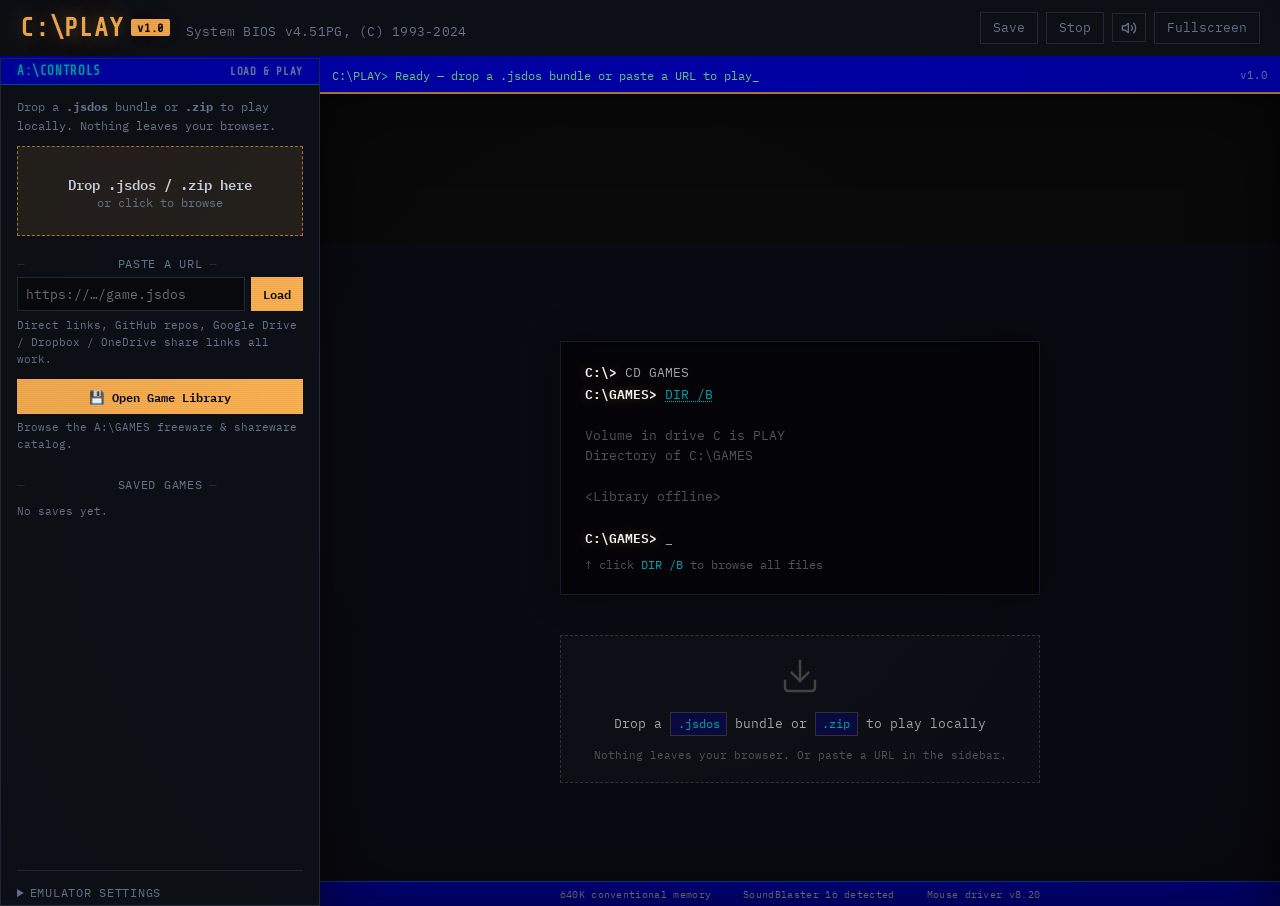
==== index.html @ 2ff62bf9 "Add inline browser HTML inside playerShell" ====
<!doctype html>
<html lang="en">

<head>
  <!-- Google tag (gtag.js) -->
  <script async src="https://www.googletagmanager.com/gtag/js?id=G-HYEDG6PZ98"></script>
  <script>
    window.dataLayer = window.dataLayer || [];
    function gtag(){dataLayer.push(arguments);}
    gtag('js', new Date());
    gtag('config', 'G-HYEDG6PZ98', {
      send_page_view: true,
      cookie_flags: 'SameSite=None;Secure'
    });
  </script>

  <meta charset="UTF-8" />
  <meta name="viewport" content="width=device-width, initial-scale=1.0" />
  <title>C:\PLAY — DOS Games in Your Browser</title>
  <meta name="description"
    content="Play classic DOS games instantly in your browser — no download, no install. Free online DOS emulator with save states, sound, and a curated freeware game library." />
  <meta name="keywords" content="DOS games, play DOS games online, DOS emulator, browser DOS, retro games, classic PC games, free DOS games, js-dos, online DOS player, freeware DOS games, shareware games" />
  <meta name="author" content="C:\PLAY" />
  <meta name="robots" content="index, follow, max-snippet:-1, max-image-preview:large, max-video-preview:-1" />
  <!-- Google Search Console verification: replace YOUR_CODE with your actual code -->
  <meta name="google-site-verification" content="YOUR_CODE" />
  <link rel="canonical" href="https://playdosgames.xyz/" />
  <meta name="theme-color" content="#1a1a2e" />
  <meta name="mobile-web-app-capable" content="yes" />
  <meta name="apple-mobile-web-app-capable" content="yes" />
  <meta name="apple-mobile-web-app-status-bar-style" content="black-translucent" />
  <meta name="apple-mobile-web-app-title" content="C:\PLAY" />

  <!-- Open Graph / Social sharing -->
  <meta property="og:type" content="website" />
  <meta property="og:title" content="C:\PLAY — Play DOS Games in Your Browser" />
  <meta property="og:description" content="Free online DOS emulator. Play classic DOS games instantly — no download, no install. Drag-and-drop your own games or browse the curated freeware library." />
  <meta property="og:url" content="https://playdosgames.xyz/" />
  <meta property="og:image" content="https://playdosgames.xyz/assets/og-preview.png" />
  <meta property="og:site_name" content="C:\PLAY" />

  <!-- Twitter Card -->
  <meta name="twitter:card" content="summary_large_image" />
  <meta name="twitter:title" content="C:\PLAY — Play DOS Games in Your Browser" />
  <meta name="twitter:description" content="Free online DOS emulator. Play classic DOS games instantly in your browser." />
  <meta name="twitter:image" content="https://playdosgames.xyz/assets/og-preview.png" />

  <!-- Structured Data -->
  <script type="application/ld+json">
  {
    "@context": "https://schema.org",
    "@type": "WebApplication",
    "name": "C:\\PLAY",
    "url": "https://playdosgames.xyz/",
    "description": "Free online DOS game emulator. Play classic DOS games instantly in your browser with no download or install required.",
    "applicationCategory": "GameApplication",
    "operatingSystem": "Any (browser-based)",
    "offers": { "@type": "Offer", "price": "0", "priceCurrency": "USD" },
    "browserRequirements": "Requires a modern web browser with JavaScript enabled",
    "aggregateRating": {
      "@type": "AggregateRating",
      "ratingValue": "4.8",
      "ratingCount": "150",
      "bestRating": "5"
    },
    "featureList": ["Save/Load game states", "Drag-and-drop game loading", "Sound emulation", "Fullscreen mode", "Cloud URL loading"],
    "screenshot": "https://playdosgames.xyz/assets/og-preview.png",
    "softwareVersion": "1.0",
    "author": {
      "@type": "Organization",
      "name": "C:\\PLAY",
      "url": "https://playdosgames.xyz/"
    }
  }
  </script>
  <script type="application/ld+json">
  {
    "@context": "https://schema.org",
    "@type": "FAQPage",
    "mainEntity": [
      {
        "@type": "Question",
        "name": "How do I play DOS games in my browser?",
        "acceptedAnswer": {
          "@type": "Answer",
          "text": "Simply drag and drop a .jsdos or .zip game bundle onto the C:\\PLAY player, or paste a direct URL to a game file. No download or installation is required — games run entirely in your browser."
        }
      },
      {
        "@type": "Question",
        "name": "Is C:\\PLAY free to use?",
        "acceptedAnswer": {
          "@type": "Answer",
          "text": "Yes, C:\\PLAY is completely free. It runs DOS games directly in your browser using the js-dos emulator. No account or payment required."
        }
      },
      {
        "@type": "Question",
        "name": "Can I save my game progress?",
        "acceptedAnswer": {
          "@type": "Answer",
          "text": "Yes! Click the Save button while a game is running to save your progress. Your saves are stored locally in your browser and you can load them anytime."
        }
      }
    ]
  }
  </script>

  <link rel="icon"
    href="data:image/svg+xml,<svg xmlns='http://www.w3.org/2000/svg' viewBox='0 0 100 100'><text y='.9em' font-size='90'>&#x1F579;</text></svg>" />
  <link rel="preconnect" href="https://v8.js-dos.com" />
  <link rel="preconnect" href="https://fonts.googleapis.com" />
  <link rel="preconnect" href="https://fonts.gstatic.com" crossorigin />
  <link rel="stylesheet" href="https://v8.js-dos.com/latest/js-dos.css" />
  <link rel="stylesheet" href="./styles.css" />
</head>

<body>
  <div class="scanlines" aria-hidden="true"></div>
  <header class="top-bar">
    <div class="brand-wrap">
      <p class="brand">C:\PLAY <span>v1.0</span></p>
      <p class="tagline">System BIOS v4.51PG, (C) 1993-2024</p>
    </div>
    <div class="top-bar-actions">
      <button id="saveBtn" class="ghost-btn" type="button" hidden>Save</button>
      <button id="stopBtn" class="ghost-btn" type="button" hidden>Stop</button>
      <button id="soundToggleBtn" class="ghost-btn sound-toggle" type="button" title="Toggle sound">
        <svg class="sound-icon sound-on-icon" width="16" height="16" viewBox="0 0 24 24" fill="none" stroke="currentColor" stroke-width="2" stroke-linecap="round" stroke-linejoin="round">
          <polygon points="11 5 6 9 2 9 2 15 6 15 11 19 11 5"/>
          <path d="M19.07 4.93a10 10 0 010 14.14"/>
          <path d="M15.54 8.46a5 5 0 010 7.07"/>
        </svg>
        <svg class="sound-icon sound-off-icon" width="16" height="16" viewBox="0 0 24 24" fill="none" stroke="currentColor" stroke-width="2" stroke-linecap="round" stroke-linejoin="round">
          <polygon points="11 5 6 9 2 9 2 15 6 15 11 19 11 5"/>
          <line x1="23" y1="9" x2="17" y2="15"/>
          <line x1="17" y1="9" x2="23" y2="15"/>
        </svg>
      </button>
      <button id="fullscreenBtn" class="ghost-btn" type="button">Fullscreen</button>
    </div>
  </header>

  <main class="layout">
    <section class="panel controls-panel">
      <div class="controls-hdr">
        <span>A:\CONTROLS</span>
        <span class="controls-hdr-sub">LOAD &amp; PLAY</span>
      </div>
      <div class="controls-body">
        <p class="subtle">
          Drop a <strong>.jsdos</strong> bundle or <strong>.zip</strong> to play locally. Nothing leaves your browser.
        </p>

        <label class="dropzone" id="dropzone">
          <input id="bundleInput" type="file" accept=".jsdos,.zip,application/zip" />
          <span class="drop-title">Drop .jsdos / .zip here</span>
          <span class="drop-subtitle">or click to browse</span>
        </label>

        <div class="url-loader">
          <label for="bundleUrl" class="section-title">Paste a URL</label>
          <div class="url-row">
            <input id="bundleUrl" type="url" placeholder="https://…/game.jsdos" />
            <button id="loadUrlBtn" type="button" class="action-btn">Load</button>
          </div>
          <p class="small-note">
            Direct links, GitHub repos, Google&nbsp;Drive / Dropbox / OneDrive share links all work.
          </p>
        </div>

        <div class="library-section">
          <button id="openLibraryBtn" class="action-btn" type="button" style="width:100%">&#x1F4BE; Open Game Library</button>
          <p class="small-note">Browse the A:\GAMES freeware &amp; shareware catalog.</p>
        </div>

        <div class="saves-section">
          <p class="section-title">Saved Games</p>
          <div id="savesList">
            <p class="small-note">No saves yet. Run a game and hit Save.</p>
          </div>
        </div>

        <details class="settings">
          <summary>Emulator settings</summary>
          <div class="settings-grid">
            <label>
              CPU cycles
              <input id="cycles" type="number" min="500" max="50000" step="500" />
            </label>
            <label>
              Memory (MB)
              <input id="memsize" type="number" min="8" max="64" step="1" />
            </label>
            <label>
              Sound
              <select id="sound">
                <option value="on">On</option>
                <option value="off">Off</option>
              </select>
            </label>
            <label>
              Theme
              <select id="themeTint">
                <option value="amber">Amber</option>
                <option value="green">Green</option>
                <option value="ice">Ice</option>
              </select>
            </label>
          </div>
          <p class="small-note">
            Defaults suit most games. Some titles may need custom DOSBox configs.
          </p>
        </details>
      </div>
    </section>

    <section class="panel player-panel">
      <div class="player-topline">
        <p id="statusText">Ready &mdash; load a bundle or try a demo</p>
        <span class="player-topline-ver">v1.0</span>
      </div>
      <div id="playerShell">
        <button id="soundToggleFS" class="sound-toggle-fullscreen" type="button" title="Toggle sound">
          <svg class="sound-icon sound-on-icon" width="18" height="18" viewBox="0 0 24 24" fill="none" stroke="currentColor" stroke-width="2" stroke-linecap="round" stroke-linejoin="round">
            <polygon points="11 5 6 9 2 9 2 15 6 15 11 19 11 5"/>
            <path d="M19.07 4.93a10 10 0 010 14.14"/>
            <path d="M15.54 8.46a5 5 0 010 7.07"/>
          </svg>
          <svg class="sound-icon sound-off-icon" width="18" height="18" viewBox="0 0 24 24" fill="none" stroke="currentColor" stroke-width="2" stroke-linecap="round" stroke-linejoin="round">
            <polygon points="11 5 6 9 2 9 2 15 6 15 11 19 11 5"/>
            <line x1="23" y1="9" x2="17" y2="15"/>
            <line x1="17" y1="9" x2="23" y2="15"/>
          </svg>
        </button>
        <div id="dos-player" aria-label="DOS player"></div>
        <div id="emptyState" class="empty-state">
          <div class="dos-boot-screen">
            <div class="dos-body">
              <div class="dos-terminal">
                <p class="dos-line"><span class="dos-prompt">C:\&gt;</span> CD GAMES</p>
                <p class="dos-line"><span class="dos-prompt">C:\GAMES&gt;</span> <button id="openFileBrowserBtn" class="dos-cmd-btn" title="Browse all games in the library">DIR /B</button></p>
                <p class="dos-line dos-muted">&nbsp;</p>
                <p class="dos-line dos-muted"> Volume in drive C is PLAY</p>
                <p class="dos-line dos-muted"> Directory of C:\GAMES</p>
                <p class="dos-line dos-muted">&nbsp;</p>
                <div id="featuredGamesTerminal"><p class="dos-line dos-muted"> &lt;Loading library...&gt;</p></div>
                <p class="dos-line">&nbsp;</p>
                <p class="dos-line"><span class="dos-prompt">C:\GAMES&gt;</span> <span class="dos-cursor">_</span></p>
                <p class="dos-line dos-muted" style="margin-top:0.4rem;font-size:0.72rem"> &uarr; click <span style="color:#00a8a8">DIR /B</span> to browse all files</p>
              </div>
              <div id="featuredGameCards" class="featured-game-cards" hidden></div>
              <div class="dos-dropzone-area" id="playerDropzone">
                <div class="dos-drop-icon" aria-hidden="true">
                  <svg width="40" height="40" viewBox="0 0 24 24" fill="none" stroke="currentColor" stroke-width="1.5" stroke-linecap="square">
                    <path d="M3 15v4a2 2 0 002 2h14a2 2 0 002-2v-4"/>
                    <polyline points="7 10 12 15 17 10"/>
                    <line x1="12" y1="15" x2="12" y2="3"/>
                  </svg>
                </div>
                <p class="dos-drop-main">Drop a <kbd>.jsdos</kbd> bundle or <kbd>.zip</kbd> to play locally</p>
                <p class="dos-drop-sub">Nothing leaves your browser. Or paste a URL in the sidebar.</p>
              </div>
            </div>
            <div class="dos-footer">
              <span>640K conventional memory</span>
              <span>SoundBlaster 16 detected</span>
              <span>Mouse driver v8.20</span>
            </div>
          </div>
        </div>

        <!-- Inline File Browser: opens in-place when DIR /B is clicked -->
        <div id="inlineBrowserView" class="inline-browser" hidden>
          <div class="fb-header">
            <span class="fb-title">C:\GAMES</span>
            <span id="ibCount" class="fb-count">Loading...</span>
            <button id="ibBackBtn" class="fb-close-hint" type="button">[ESC] CD..</button>
          </div>
          <div class="fb-search-bar">
            <span class="fb-prompt">C:\GAMES&gt;</span>
            <input id="ibSearch" class="fb-search-input" type="text" placeholder="type to filter..." autocomplete="off" spellcheck="false" />
            <span id="ibCmdText" class="fb-cmd-text"></span>
          </div>
          <div class="fb-list-header">
            <span>#</span>
            <span>Name</span>
            <span>Year</span>
            <span>Genre</span>
            <span>Status</span>
          </div>
          <div class="fb-list" id="ibList" role="listbox" tabindex="0" aria-label="Games directory listing"></div>
          <div class="fb-footer">
            <span>[&#x2191;&#x2193;] Navigate</span>
            <span>[Enter] Run</span>
            <span>[Type] Search</span>
            <span>[Esc] CD..</span>
          </div>
          <div class="fb-cmdline">
            <span class="fb-prompt">C:\GAMES&gt;</span>
            <span class="dos-cursor">_</span>
          </div>
        </div>

      </div>
    </section>
  </main>

  <!-- Library Modal -->
  <div id="libraryModal" class="library-modal" hidden>
    <div class="library-modal-bar">
      <span class="library-modal-title">A:\GAMES &mdash; DOS Freeware Library</span>
      <button id="closeLibraryBtn" class="ghost-btn" type="button">&#x2715; Close</button>
    </div>
    <iframe id="libraryFrame" class="library-frame" src="" title="A:\GAMES DOS Freeware Library" sandbox="allow-scripts allow-same-origin allow-popups allow-forms"></iframe>
  </div>

  <!-- File Browser Modal -->
  <div id="fileBrowserModal" class="file-browser-modal" hidden>
    <div class="fb-header">
      <span class="fb-title">C:\GAMES</span>
      <span id="fbCount" class="fb-count">Loading...</span>
      <button id="fbCloseBtn" class="fb-close-hint" type="button">[ESC] Exit</button>
    </div>
    <div class="fb-search-bar">
      <span class="fb-prompt">Search:</span>
      <input id="fbSearch" class="fb-search-input" type="text" placeholder="type to filter..." autocomplete="off" spellcheck="false" />
    </div>
    <div class="fb-list-header">
      <span>#</span>
      <span>Name</span>
      <span>Year</span>
      <span>Genre</span>
      <span>Status</span>
    </div>
    <div class="fb-list" id="fbList" role="listbox" tabindex="0" aria-label="Games directory listing"></div>
    <div class="fb-footer">
      <span>[&#x2191;&#x2193;] Navigate</span>
      <span>[Enter] Run</span>
      <span>[Type] Search</span>
      <span>[Esc] Exit</span>
    </div>
    <div class="fb-cmdline">
      <span class="fb-prompt">C:\GAMES&gt;</span>
      <span id="fbCmdText" class="fb-cmd-text"></span>
      <span class="dos-cursor">_</span>
    </div>
  </div>

  <script src="https://v8.js-dos.com/latest/js-dos.js"></script>
  <script type="module" src="./app.js"></script>
</body>

</html>
---- styles.css ----
/* ── C:\PLAY — CRT-inspired DOS player ────────────────────────────────────── */

/* ── Fonts ──────────────────────────────────────────────────────── */
@import url('https://fonts.googleapis.com/css2?family=IBM+Plex+Mono:wght@400;500;600;700&family=Share+Tech+Mono&display=swap');

/* ── Tokens ────────────────────────────────────────────────────── */
:root {
  --bg: #05080d;
  --panel: #0d1117;
  --panel-border: #222b3a;
  --text: #d4dae6;
  --muted: #6b7a90;
  --accent: #ffb454;
  --accent-dim: #b37a2e;
  --accent-soft: rgba(255, 180, 84, 0.10);
  --accent-glow: rgba(255, 180, 84, 0.35);
  --ok: #69d086;
  --err: #ff6b6b;
  --crt-glow: 0 0 60px rgba(255, 180, 84, 0.05), 0 0 120px rgba(255, 180, 84, 0.02);
  --shadow: 0 8px 32px rgba(0, 0, 0, 0.6);
  --radius: 0px;
  /* DOS was sharp */
  --font-mono: 'IBM Plex Mono', 'Courier New', monospace;
  --font-display: 'Share Tech Mono', 'Courier New', monospace;
  --transition: 150ms ease;

  /* DOS-Specific Palette */
  --dos-blue: #0000a8;
  --dos-cyan: #00a8a8;
  --dos-grey: #a8a8a8;
  --dos-white: #fcfcfc;
}

[data-tint="amber"] {
  --accent: #ffb454;
  --accent-dim: #b37a2e;
  --accent-soft: rgba(255, 180, 84, 0.10);
  --accent-glow: rgba(255, 180, 84, 0.35);
}

[data-tint="green"] {
  --accent: #4af060;
  --accent-dim: #2a8a38;
  --accent-soft: rgba(74, 240, 96, 0.08);
  --accent-glow: rgba(74, 240, 96, 0.30);
  --crt-glow: 0 0 60px rgba(74, 240, 96, 0.06), 0 0 120px rgba(74, 240, 96, 0.03);
}

[data-tint="ice"] {
  --accent: #5ad4f5;
  --accent-dim: #2e8fa6;
  --accent-soft: rgba(90, 212, 245, 0.08);
  --accent-glow: rgba(90, 212, 245, 0.30);
  --crt-glow: 0 0 60px rgba(90, 212, 245, 0.06), 0 0 120px rgba(90, 212, 245, 0.03);
}

/* ── Reset ───────────────────────────────────────────────────────── */
*,
*::before,
*::after {
  box-sizing: border-box;
}

body {
  margin: 0;
  font-family: var(--font-mono);
  font-size: 0.875rem;
  color: var(--text);
  background: var(--bg);
  min-height: 100vh;
  overflow-x: hidden;
}

/* ── CRT Scanlines ───────────────────────────────────────────── */
.scanlines {
  pointer-events: none;
  position: fixed;
  inset: 0;
  z-index: 100;
  /* High but below overlays if any */
  background:
    repeating-linear-gradient(0deg,
      transparent,
      transparent 1px,
      rgba(0, 0, 0, 0.15) 1px,
      rgba(0, 0, 0, 0.15) 2px);
  opacity: 0.4;
}

.scanlines::after {
  content: "";
  position: absolute;
  inset: 0;
  background: radial-gradient(circle at center, transparent 40%, rgba(0, 0, 0, 0.2) 100%);
  pointer-events: none;
  animation: flicker 0.15s infinite;
}


@keyframes flicker {
  0% { opacity: 0.27861; }
  5% { opacity: 0.34769; }
  10% { opacity: 0.23604; }
  15% { opacity: 0.90626; }
  20% { opacity: 0.18128; }
  25% { opacity: 0.83891; }
  30% { opacity: 0.65583; }
  35% { opacity: 0.57807; }
  40% { opacity: 0.26559; }
  45% { opacity: 0.84693; }
  50% { opacity: 0.96019; }
  55% { opacity: 0.08594; }
  60% { opacity: 0.20313; }
  65% { opacity: 0.71988; }
  70% { opacity: 0.53455; }
  75% { opacity: 0.37238; }
  80% { opacity: 0.41423; }
  85% { opacity: 0.1332; }
  90% { opacity: 0.14424; }
  95% { opacity: 0.69741; }
  100% { opacity: 0.73037; }
}

/* ── Top bar ─────────────────────────────────────────────────────── */
.top-bar,
.layout {
  position: relative;
  z-index: 1;
}

.top-bar {
  display: flex;
  justify-content: space-between;
  align-items: center;
  padding: 0.75rem 1.25rem;
  border-bottom: 2px solid var(--dos-blue);
  background: var(--panel);
}

.brand-wrap {
  display: flex;
  align-items: baseline;
  gap: 1rem;
}

.brand {
  font-family: var(--font-display);
  font-size: 1.6rem;
  font-weight: 700;
  margin: 0;
  color: var(--accent);
  text-shadow: 0 0 20px var(--accent-glow), 0 0 40px var(--accent-glow);
  letter-spacing: 0.03em;
  display: flex;
  align-items: center;
  gap: 0.5rem;
}

.brand span {
  font-size: 0.75rem;
  background: var(--accent);
  color: var(--bg);
  padding: 0.1rem 0.35rem;
  border-radius: 2px;
  vertical-align: middle;
}

.tagline {
  margin: 0;
  color: var(--muted);
  font-size: 0.8rem;
  letter-spacing: 0.02em;
}

/* ── Buttons ───────────────────────────────────────────────────────── */
.ghost-btn {
  font-family: var(--font-mono);
  font-size: 0.8rem;
  color: var(--muted);
  background: transparent;
  border: 1px solid var(--panel-border);
  border-radius: var(--radius);
  padding: 0.4rem 0.75rem;
  cursor: pointer;
  transition: color var(--transition), border-color var(--transition), box-shadow var(--transition);
  display: inline-flex;
  align-items: center;
  gap: 0.4rem;
}

.ghost-btn:hover {
  color: var(--accent);
  border-color: var(--accent-dim);
  box-shadow: 0 0 12px var(--accent-soft);
}

.ghost-btn:active {
  transform: scale(0.97);
}

.top-bar-actions {
  display: flex;
  gap: 0.5rem;
  align-items: center;
}

/* ── Sound Toggle Indicator ──────────────────────────────────── */
.sound-toggle {
  padding: 0.35rem 0.5rem;
  line-height: 0;
}

.sound-toggle .sound-icon {
  display: none;
}

.sound-toggle .sound-on-icon {
  display: block;
}

.sound-toggle.muted .sound-on-icon {
  display: none;
}

.sound-toggle.muted .sound-off-icon {
  display: block;
}

.sound-toggle.muted {
  color: var(--err);
  border-color: rgba(255, 107, 107, 0.3);
}

#playerShell:fullscreen .sound-toggle-fullscreen {
  display: block;
}

.sound-toggle-fullscreen {
  display: none;
  position: absolute;
  top: 10px;
  right: 10px;
  z-index: 20;
  background: rgba(0, 0, 0, 0.6);
  border: 1px solid rgba(255, 255, 255, 0.2);
  color: var(--dos-grey);
  padding: 0.4rem 0.5rem;
  cursor: pointer;
  font-family: var(--font-mono);
  font-size: 0.8rem;
  line-height: 0;
  transition: opacity 0.3s ease, color var(--transition), border-color var(--transition);
  border-radius: 0;
}

.sound-toggle-fullscreen:hover {
  color: var(--accent);
  border-color: var(--accent-dim);
}

.sound-toggle-fullscreen .sound-icon {
  display: none;
}

.sound-toggle-fullscreen .sound-on-icon {
  display: block;
}

.sound-toggle-fullscreen.muted .sound-on-icon {
  display: none;
}

.sound-toggle-fullscreen.muted .sound-off-icon {
  display: block;
}

.sound-toggle-fullscreen.muted {
  color: var(--err);
  border-color: rgba(255, 107, 107, 0.3);
}

/* ── Layout ───────────────────────────────────────────────────────── */
.layout {
  display: grid;
  gap: 0;
  grid-template-columns: 320px 1fr;
  height: calc(100vh - 52px);
}

.panel {
  background: var(--panel);
  border: 1px solid var(--panel-border);
}

/* ── Controls sidebar ──────────────────────────────────────────── */
.controls-panel {
  padding: 0;
  overflow: hidden;
  border-right: 1px solid var(--panel-border);
  border-radius: 0;
  display: flex;
  flex-direction: column;
  height: 100%;
}

.controls-hdr {
  display: flex;
  justify-content: space-between;
  align-items: center;
  background: var(--dos-blue);
  color: var(--dos-cyan);
  padding: 0.35rem 1rem;
  font-family: var(--font-display);
  font-size: 0.78rem;
  font-weight: 600;
  letter-spacing: 0.05em;
  border-bottom: 1px solid #0050a8;
  text-shadow: 0 0 10px rgba(0, 168, 168, 0.4);
  flex-shrink: 0;
}

.controls-hdr-sub {
  color: var(--dos-grey);
  font-size: 0.68rem;
  opacity: 0.7;
}

.controls-body {
  padding: 0.75rem 1rem 0;
  overflow-y: auto;
  flex: 1;
  display: flex;
  flex-direction: column;
  min-height: 0;
}

.subtle {
  color: var(--muted);
  margin: 0 0 0.75rem;
  font-size: 0.78rem;
  line-height: 1.5;
}

/* ── Dropzone ──────────────────────────────────────────────────────── */
.dropzone {
  border: 1px dashed var(--accent-dim);
  border-radius: var(--radius);
  background: var(--accent-soft);
  min-height: 90px;
  display: grid;
  place-content: center;
  text-align: center;
  cursor: pointer;
  margin-bottom: 0.75rem;
  transition: border-color var(--transition), background var(--transition), box-shadow var(--transition);
  padding: 0.75rem;
}

.dropzone:hover {
  border-color: var(--accent);
  background: rgba(255, 180, 84, 0.06);
  box-shadow: inset 0 0 30px var(--accent-soft);
}

.dropzone.dragging {
  border-color: var(--accent);
  background: rgba(255, 180, 84, 0.12);
  box-shadow: inset 0 0 40px var(--accent-soft), 0 0 20px var(--accent-soft);
}

.dropzone input {
  display: none;
}

.drop-title {
  font-weight: 600;
  font-size: 0.85rem;
  color: var(--text);
}

.drop-subtitle {
  color: var(--muted);
  font-size: 0.75rem;
}

/* ── Sections ──────────────────────────────────────────────────────── */
.section-title {
  display: flex;
  align-items: center;
  gap: 0.4rem;
  color: var(--muted);
  font-size: 0.72rem;
  text-transform: uppercase;
  letter-spacing: 0.06em;
  margin: 0.5rem 0 0.35rem;
  white-space: nowrap;
  overflow: hidden;
}

.section-title::before,
.section-title::after {
  content: "─";
  flex: 1;
  color: var(--panel-border);
  overflow: hidden;
  letter-spacing: -0.05em;
}

/* ── URL loader ────────────────────────────────────────────────────── */
.url-loader {
  margin-bottom: 0.75rem;
}

.url-row {
  display: grid;
  grid-template-columns: 1fr auto;
  gap: 0.35rem;
}

/* ── Action button (primary) ─────────────────────────────────────────── */
.action-btn {
  font-family: var(--font-mono);
  font-size: 0.78rem;
  background: var(--accent);
  color: var(--bg);
  font-weight: 600;
  border: none;
  border-radius: var(--radius);
  padding: 0.45rem 0.75rem;
  cursor: pointer;
  white-space: nowrap;
  transition: background var(--transition), box-shadow var(--transition), transform 60ms ease;
}

.action-btn:hover {
  box-shadow: 0 0 16px var(--accent-glow);
  filter: brightness(1.1);
}

.action-btn:active {
  transform: scale(0.96);
}

.action-btn:disabled {
  opacity: 0.4;
  cursor: not-allowed;
  box-shadow: none;
  filter: none;
}

/* ── Library Section ───────────────────────────────────────────────────── */

.library-section {
  margin-bottom: 1rem;
}

/* ── Forms ─────────────────────────────────────────────────────────── */
input,
select {
  font-family: var(--font-mono);
  font-size: 0.8rem;
  color: var(--text);
  background: rgba(0, 0, 0, 0.4);
  border: 1px solid var(--panel-border);
  border-radius: var(--radius);
  padding: 0.4rem 0.5rem;
  transition: border-color var(--transition);
}

input:focus,
select:focus {
  outline: none;
  border-color: var(--accent-dim);
  box-shadow: 0 0 0 2px var(--accent-soft);
}

/* ── Settings ──────────────────────────────────────────────────────── */
.settings {
  margin-top: auto;
  border-top: 1px solid var(--panel-border);
  padding-top: 0.6rem;
}

.settings summary {
  font-size: 0.75rem;
  text-transform: uppercase;
  letter-spacing: 0.06em;
  color: var(--muted);
  cursor: pointer;
  padding: 0.3rem 0;
  transition: color var(--transition);
}

.settings summary:hover {
  color: var(--text);
}

.settings-grid {
  margin-top: 0.5rem;
  display: grid;
  grid-template-columns: 1fr 1fr;
  gap: 0.5rem;
}

.settings-grid label {
  display: grid;
  gap: 0.2rem;
  font-size: 0.72rem;
  color: var(--muted);
}

.small-note {
  color: var(--muted);
  font-size: 0.7rem;
  line-height: 1.5;
  margin: 0.35rem 0 0;
}

/* ── Player area ─────────────────────────────────────────────────────── */
.player-panel {
  padding: 0;
  display: grid;
  grid-template-rows: auto 1fr;
  background: #000;
  border: none;
  border-radius: 0;
  position: relative;
  min-height: 0;
}

.player-topline {
  display: flex;
  justify-content: space-between;
  align-items: center;
  padding: 0.4rem 0.75rem;
  background: var(--dos-blue);
  border-bottom: 2px solid var(--accent-dim);
  min-height: 36px;
}

#statusText {
  margin: 0;
  font-size: 0.78rem;
  color: var(--dos-grey);
  font-family: var(--font-mono);
}

#statusText.error {
  color: var(--err);
}

#statusText.ok {
  color: var(--ok);
}

#playerShell {
  overflow: hidden;
  background: #0a0a0a;
  position: relative;
  display: grid;
  place-items: center;
  transition: box-shadow 0.2s ease;
}

#playerShell.player-dragging {
  box-shadow: inset 0 0 60px rgba(255, 180, 84, 0.15), inset 0 0 120px rgba(255, 180, 84, 0.05);
}

#playerShell.player-dragging .dos-dropzone-area {
  border-color: var(--accent);
  background: rgba(255, 180, 84, 0.08);
}

#playerShell.player-dragging .dos-drop-icon {
  color: var(--accent);
  transform: translateY(3px);
}

#dos-player {
  width: 100%;
  height: 100%;
  display: flex !important;
  align-items: center;
  justify-content: center;
  cursor: none;
}

#dos-player canvas {
  cursor: none;
}

#dos-player div {
  width: 100%;
  height: 100%;
}

/* ── Empty state (DOS boot screen) ───────────────────────────────── */
.empty-state {
  display: flex;
  flex-direction: column;
  align-items: center;
  justify-content: center;
  width: 100%;
  height: 100%;
  padding: 0;
  user-select: none;
}

.dos-boot-screen {
  display: flex;
  flex-direction: column;
  width: 100%;
  height: 100%;
  background: #0a0a12;
  font-family: var(--font-mono);
}

/* ── DOS Header Bar (Norton Commander style) ───────────────────────── */
.dos-header {
  display: flex;
  justify-content: space-between;
  align-items: center;
  background: var(--dos-blue);
  color: var(--dos-cyan);
  padding: 0.35rem 1rem;
  font-size: 0.78rem;
  font-weight: 600;
  letter-spacing: 0.05em;
  border-bottom: 1px solid #0050a8;
  flex-shrink: 0;
}

.dos-header-title {
  text-shadow: 0 0 10px rgba(0, 168, 168, 0.4);
}

.dos-header-ver {
  font-size: 0.68rem;
  color: var(--dos-grey);
  opacity: 0.7;
}

/* ── DOS Body ─────────────────────────────────────────────────────────── */
.dos-body {
  flex: 1;
  display: flex;
  flex-direction: column;
  justify-content: center;
  align-items: center;
  gap: 1.25rem;
  padding: 1.5rem 2rem;
  min-height: 0;
  overflow-y: auto;
}

/* ── Terminal output ───────────────────────────────────────────────────── */
.dos-terminal {
  width: 100%;
  max-width: 480px;
  padding: 1.25rem 1.5rem;
  border: 1px solid #1a1a2e;
  background: rgba(0, 0, 0, 0.5);
  box-shadow: 0 0 30px rgba(0, 0, 0, 0.4), inset 0 0 20px rgba(0, 0, 0, 0.3);
}

.dos-line {
  margin: 0;
  font-size: 0.8rem;
  line-height: 1.6;
  color: var(--dos-grey);
  font-family: var(--font-mono);
  text-shadow: 0 0 8px var(--accent-soft);
}

.dos-prompt {
  color: var(--dos-white);
  font-weight: 600;
  text-shadow: 0 0 12px var(--accent-glow);
}

.dos-muted {
  color: #555;
  text-shadow: none;
}

/* ── Terminal boot sequence animation ─────────────────────────────────── */
@keyframes termReveal {
  from { opacity: 0; transform: translateX(-4px); }
  to   { opacity: 1; transform: none; }
}

.dos-terminal > * {
  opacity: 0;
  animation: termReveal 0.15s ease forwards;
}

.dos-terminal > :nth-child(1)  { animation-delay: 0.10s; }
.dos-terminal > :nth-child(2)  { animation-delay: 0.40s; }
.dos-terminal > :nth-child(3)  { animation-delay: 0.60s; }
.dos-terminal > :nth-child(4)  { animation-delay: 0.70s; }
.dos-terminal > :nth-child(5)  { animation-delay: 0.80s; }
.dos-terminal > :nth-child(6)  { animation-delay: 0.90s; }
.dos-terminal > :nth-child(7)  { animation-delay: 1.00s; }
.dos-terminal > :nth-child(8)  { animation-delay: 1.20s; }
.dos-terminal > :nth-child(9)  { animation-delay: 1.35s; }
.dos-terminal > :nth-child(10) { animation-delay: 1.45s; }

.dos-cursor {
  display: inline-block;
  color: var(--dos-grey);
  animation: blink-cursor 1s step-end infinite;
}

@keyframes blink-cursor {
  0%, 100% { opacity: 1; }
  50% { opacity: 0; }
}

/* ── Featured game cards in boot screen ────────────────────────────── */
.featured-game-cards {
  display: grid;
  grid-template-columns: repeat(3, 1fr);
  gap: 0.4rem;
  width: 100%;
  max-width: 480px;
}

.featured-card {
  background: rgba(255, 255, 255, 0.02);
  border: 1px solid var(--panel-border);
  padding: 0;
  cursor: pointer;
  text-align: left;
  overflow: hidden;
  display: flex;
  flex-direction: column;
  font-family: var(--font-mono);
  transition: border-color var(--transition), box-shadow var(--transition), transform 60ms ease;
}

.featured-card:hover {
  border-color: var(--accent-dim);
  box-shadow: 0 0 14px var(--accent-soft);
  transform: translateY(-2px);
}

.featured-card img {
  width: 100%;
  aspect-ratio: 4 / 3;
  object-fit: cover;
  display: block;
  background: #000;
}

.featured-card-title {
  font-size: 0.72rem;
  color: var(--text);
  padding: 0.2rem 0.35rem;
  white-space: nowrap;
  overflow: hidden;
  text-overflow: ellipsis;
  display: block;
  background: rgba(0, 0, 168, 0.2);
  letter-spacing: 0.02em;
}

/* ── Drop zone in player area ──────────────────────────────────────────── */
.dos-dropzone-area {
  width: 100%;
  max-width: 480px;
  display: flex;
  flex-direction: column;
  align-items: center;
  gap: 0.75rem;
  padding: 1.25rem 2rem;
  border: 1px dashed #333;
  background: rgba(255, 255, 255, 0.015);
  transition: border-color 0.2s ease, background 0.2s ease;
  cursor: default;
}

.dos-drop-icon {
  color: #444;
  transition: color 0.2s ease, transform 0.3s ease;
}

.dos-drop-main {
  margin: 0;
  font-size: 0.82rem;
  color: var(--dos-grey);
  text-align: center;
  line-height: 1.5;
}

.dos-drop-main kbd {
  display: inline-block;
  background: rgba(0, 0, 168, 0.3);
  border: 1px solid #333;
  padding: 0.1rem 0.4rem;
  font-family: var(--font-mono);
  font-size: 0.75rem;
  color: var(--dos-cyan);
}

.dos-drop-sub {
  margin: 0;
  font-size: 0.7rem;
  color: #555;
  text-align: center;
}

/* ── DOS Footer (function key bar) ───────────────────────────────────── */
.dos-footer {
  display: flex;
  justify-content: center;
  gap: 2rem;
  background: var(--dos-blue);
  color: var(--dos-grey);
  padding: 0.3rem 1rem;
  font-size: 0.65rem;
  letter-spacing: 0.03em;
  border-top: 1px solid #0050a8;
  flex-shrink: 0;
  opacity: 0.8;
}

/* ── Loading spinner ───────────────────────────────────────────────────── */
.loading-overlay {
  position: absolute;
  inset: 0;
  display: flex;
  flex-direction: column;
  align-items: center;
  justify-content: center;
  background: rgba(0, 0, 0, 0.85);
  z-index: 10;
  gap: 1rem;
}

.spinner {
  width: 32px;
  height: 32px;
  border: 2px solid var(--panel-border);
  border-top-color: var(--accent);
  border-radius: 50%;
  animation: spin 0.8s linear infinite;
}

@keyframes spin {
  to {
    transform: rotate(360deg);
  }
}

.loading-overlay p {
  margin: 0;
  font-family: var(--font-mono);
  font-size: 0.78rem;
  color: var(--accent);
}

/* ── CRT vignette on player ──────────────────────────────────────────── */
#playerShell::after {
  content: '';
  position: absolute;
  inset: 0;
  pointer-events: none;
  border-radius: inherit;
  box-shadow:
    inset 0 0 80px rgba(0, 0, 0, 0.5),
    inset 0 0 20px rgba(0, 0, 0, 0.3);
}

/* ── Animations ───────────────────────────────────────────────────────── */
@keyframes fadeIn {
  from {
    opacity: 0;
    transform: translateY(4px);
  }

  to {
    opacity: 1;
    transform: translateY(0);
  }
}

@keyframes pulse-glow {

  0%,
  100% {
    text-shadow: 0 0 20px var(--accent-glow), 0 0 40px var(--accent-glow);
  }

  50% {
    text-shadow: 0 0 30px var(--accent-glow), 0 0 60px var(--accent-glow), 0 0 80px var(--accent-soft);
  }
}

.brand {
  animation: pulse-glow 4s ease-in-out infinite;
}

/* ── Fullscreen mode ─────────────────────────────────────────────────────── */
#playerShell:fullscreen {
  background: #000;
}

#playerShell:fullscreen #dos-player {
  width: 100vw;
  height: 100vh;
  object-fit: contain;
}

#playerShell:fullscreen .loading-overlay {
  border-radius: 0;
}

/* ── Saved Games ─────────────────────────────────────────────────────────── */
.saves-section {
  margin-bottom: 0.75rem;
}

#savesList {
  display: grid;
  gap: 0.35rem;
  max-height: 220px;
  overflow-y: auto;
}

.save-card {
  display: grid;
  grid-template-columns: auto 1fr auto;
  gap: 0.5rem;
  align-items: center;
  background: rgba(255, 255, 255, 0.02);
  border: 1px solid var(--panel-border);
  border-radius: var(--radius);
  padding: 0.4rem 0.5rem;
  transition: border-color var(--transition), background var(--transition);
}

.save-card:hover {
  border-color: var(--accent-dim);
  background: var(--accent-soft);
}

.save-thumb {
  width: 48px;
  height: 36px;
  object-fit: cover;
  border-radius: 3px;
  border: 1px solid var(--panel-border);
  background: #000;
}

.save-info {
  display: flex;
  flex-direction: column;
  gap: 0.1rem;
  min-width: 0;
}

.save-name {
  font-size: 0.75rem;
  font-weight: 600;
  color: var(--text);
  white-space: nowrap;
  overflow: hidden;
  text-overflow: ellipsis;
}

.save-date {
  font-size: 0.65rem;
  color: var(--muted);
}

.save-actions {
  display: flex;
  gap: 0.25rem;
}

.save-load-btn {
  font-size: 0.68rem;
  padding: 0.25rem 0.5rem;
}

.save-del-btn {
  font-size: 0.68rem;
  padding: 0.25rem 0.4rem;
  color: var(--err);
  border-color: transparent;
}

.save-del-btn:hover {
  color: var(--err);
  border-color: var(--err);
  box-shadow: none;
}

/* ── Library Modal ────────────────────────────────────────────────────────── */
.library-modal {
  position: fixed;
  inset: 0;
  z-index: 200;
  display: flex;
  flex-direction: column;
  background: var(--bg);
}

.library-modal[hidden] {
  display: none;
}

.library-modal-bar {
  display: flex;
  justify-content: space-between;
  align-items: center;
  padding: 0.5rem 1rem;
  background: var(--panel);
  border-bottom: 1px solid var(--panel-border);
  flex-shrink: 0;
}

.library-modal-title {
  font-family: var(--font-display);
  font-size: 0.9rem;
  color: var(--accent);
  letter-spacing: 0.03em;
}

.library-frame {
  flex: 1;
  border: none;
  width: 100%;
  min-height: 0;
}

/* ── Game crash overlay ─────────────────────────────────────────────────── */
.game-crash-overlay {
  position: absolute;
  inset: 0;
  display: flex;
  align-items: center;
  justify-content: center;
  background: rgba(0, 0, 0, 0.88);
  z-index: 15;
  animation: fadeIn 0.2s ease;
}

.crash-box {
  border: 1px solid var(--err);
  background: rgba(18, 4, 4, 0.97);
  padding: 1.75rem 2rem;
  max-width: 380px;
  width: 90%;
  text-align: center;
  box-shadow: 0 0 40px rgba(255, 107, 107, 0.25), inset 0 0 20px rgba(255, 107, 107, 0.04);
}

.crash-title {
  margin: 0 0 0.75rem;
  font-family: var(--font-display);
  font-size: 1rem;
  font-weight: 700;
  color: var(--err);
  letter-spacing: 0.1em;
  text-shadow: 0 0 16px rgba(255, 107, 107, 0.5);
}

.crash-msg {
  margin: 0 0 1.25rem;
  font-size: 0.75rem;
  color: var(--dos-grey);
  line-height: 1.7;
  white-space: pre-line;
}

.crash-dismiss {
  font-size: 0.75rem;
  color: var(--err);
  border-color: rgba(255, 107, 107, 0.4);
}

.crash-dismiss:hover {
  color: var(--err);
  border-color: var(--err);
  box-shadow: 0 0 12px rgba(255, 107, 107, 0.3);
}

/* ── Responsive ───────────────────────────────────────────────────────────── */
@media (max-width: 860px) {
  .layout {
    grid-template-columns: 1fr;
    grid-template-rows: 1fr auto;
    height: calc(100vh - 52px);
  }

  /* Player first on mobile */
  .player-panel {
    order: 1;
    min-height: 50vh;
  }

  .controls-panel {
    order: 2;
    border-right: none;
    border-top: 1px solid var(--panel-border);
    max-height: 45vh;
  }

  .controls-body {
    max-height: calc(45vh - 32px);
    overflow-y: auto;
  }

  .brand-wrap {
    gap: 0.5rem;
  }

  .brand {
    font-size: 1.2rem;
  }

  .tagline {
    font-size: 0.7rem;
  }

  .settings-grid {
    grid-template-columns: 1fr 1fr;
  }

  .dos-body {
    gap: 0.75rem;
    padding: 0.75rem 1rem;
  }

  .dos-terminal {
    padding: 0.75rem 1rem;
  }

  .dos-footer {
    gap: 1rem;
    font-size: 0.6rem;
    flex-wrap: wrap;
    justify-content: center;
  }

  .featured-game-cards {
    grid-template-columns: repeat(3, 1fr);
  }
}

@media (max-width: 480px) {
  .top-bar {
    padding: 0.5rem 0.75rem;
  }

  .brand-wrap {
    flex-direction: column;
    gap: 0;
  }

  .tagline {
    display: none;
  }

  .controls-body {
    padding: 0.6rem 0.75rem 0;
  }

  .settings-grid {
    grid-template-columns: 1fr;
  }

  .featured-game-cards {
    grid-template-columns: repeat(2, 1fr);
  }
}

/* ── Player topline version tag ─────────────────────────────────────────── */
.player-topline-ver {
  font-size: 0.68rem;
  color: var(--dos-grey);
  opacity: 0.7;
  font-family: var(--font-mono);
  flex-shrink: 0;
}

/* ── Clickable DOS command in terminal ──────────────────────────────────── */
.dos-cmd-btn {
  background: none;
  border: none;
  color: var(--dos-cyan);
  font-family: var(--font-mono);
  font-size: inherit;
  cursor: pointer;
  padding: 0;
  text-decoration: underline;
  text-decoration-style: dotted;
  text-underline-offset: 2px;
}

.dos-cmd-btn:hover {
  color: var(--dos-white);
}

/* ── File Browser Modal ─────────────────────────────────────────────────── */
.file-browser-modal {
  position: fixed;
  inset: 0;
  z-index: 60;
  display: flex;
  flex-direction: column;
  background: #000014;
  font-family: var(--font-mono);
  color: var(--dos-grey);
}

.file-browser-modal[hidden] {
  display: none;
}

.fb-header {
  display: flex;
  justify-content: space-between;
  align-items: center;
  padding: 0.35rem 1rem;
  background: var(--dos-blue);
  color: var(--dos-cyan);
  font-size: 0.78rem;
  font-weight: 600;
  letter-spacing: 0.05em;
  flex-shrink: 0;
}

.fb-title {
  text-shadow: 0 0 10px rgba(0, 168, 168, 0.4);
}

.fb-count {
  color: var(--dos-grey);
  font-size: 0.7rem;
  flex: 1;
  text-align: center;
}

.fb-close-hint {
  background: none;
  border: none;
  color: var(--dos-grey);
  font-family: var(--font-mono);
  font-size: 0.68rem;
  opacity: 0.8;
  cursor: pointer;
  padding: 0;
}

.fb-close-hint:hover {
  color: var(--dos-white);
  opacity: 1;
}

.fb-search-bar {
  display: flex;
  align-items: center;
  gap: 0.6rem;
  padding: 0.45rem 1rem;
  background: #0a0a16;
  border-bottom: 1px solid #1a1a2e;
  flex-shrink: 0;
}

.fb-prompt {
  color: var(--dos-white);
  font-weight: 600;
  white-space: nowrap;
}

.fb-search-input {
  background: transparent;
  border: none;
  outline: none;
  color: var(--dos-cyan);
  font-family: var(--font-mono);
  font-size: 0.82rem;
  flex: 1;
  caret-color: var(--dos-grey);
}

.fb-search-input::placeholder {
  color: #444;
}

.fb-list-header {
  display: grid;
  grid-template-columns: 2.5rem 1fr 4rem 10rem 5rem;
  padding: 0.22rem 1rem;
  background: #0d0d1e;
  border-bottom: 1px solid #1a1a2e;
  font-size: 0.7rem;
  color: var(--dos-cyan);
  letter-spacing: 0.06em;
  font-weight: 600;
  flex-shrink: 0;
}

.fb-list {
  flex: 1;
  overflow-y: auto;
  padding: 0.15rem 0;
  scroll-behavior: smooth;
}

.fb-list::-webkit-scrollbar {
  width: 8px;
}

.fb-list::-webkit-scrollbar-track {
  background: #0a0a16;
}

.fb-list::-webkit-scrollbar-thumb {
  background: #1a1a3e;
}

.fb-list::-webkit-scrollbar-thumb:hover {
  background: var(--dos-blue);
}

.fb-item {
  display: grid;
  grid-template-columns: 2.5rem 1fr 4rem 10rem 5rem;
  padding: 0.22rem 1rem;
  cursor: pointer;
  font-size: 0.78rem;
  color: var(--dos-grey);
  white-space: nowrap;
  overflow: hidden;
  user-select: none;
}

.fb-item:hover {
  background: rgba(0, 0, 168, 0.4);
  color: var(--dos-white);
}

.fb-item.fb-cursor {
  background: var(--dos-blue);
  color: var(--dos-white);
  outline: none;
}

.fb-col-num {
  color: var(--dos-cyan);
  font-size: 0.7rem;
  opacity: 0.45;
  text-align: right;
  padding-right: 0.5rem;
}

.fb-item.fb-cursor .fb-col-num,
.fb-item:hover .fb-col-num {
  opacity: 0.9;
}

.fb-col-name {
  overflow: hidden;
  text-overflow: ellipsis;
  padding-right: 0.75rem;
}

.fb-col-year {
  opacity: 0.7;
}

.fb-col-genre {
  overflow: hidden;
  text-overflow: ellipsis;
  opacity: 0.8;
  padding-right: 0.5rem;
}

.fb-col-status {
  color: var(--dos-cyan);
  font-size: 0.7rem;
}

.fb-item.fb-cursor .fb-col-status,
.fb-item:hover .fb-col-status {
  color: var(--dos-white);
}

.fb-footer {
  display: flex;
  justify-content: center;
  gap: 2rem;
  background: var(--dos-blue);
  color: var(--dos-grey);
  padding: 0.3rem 1rem;
  font-size: 0.65rem;
  letter-spacing: 0.03em;
  border-top: 1px solid #0050a8;
  flex-shrink: 0;
}

.fb-cmdline {
  display: flex;
  align-items: center;
  gap: 0.4rem;
  padding: 0.4rem 1rem;
  background: #0a0a16;
  border-top: 1px solid #1a1a2e;
  font-size: 0.78rem;
  flex-shrink: 0;
}

.fb-cmd-text {
  color: var(--dos-cyan);
  flex: 1;
}

@media (max-width: 600px) {
  .fb-list-header,
  .fb-item {
    grid-template-columns: 1fr 4rem 5rem;
  }

  .fb-col-num,
  .fb-col-genre {
    display: none;
  }

  .fb-footer {
    gap: 1rem;
    font-size: 0.6rem;
    flex-wrap: wrap;
  }
}

/* ── Inline File Browser (embedded in main player screen) ───────────────── */
.inline-browser {
  position: absolute;
  inset: 0;
  z-index: 5;
  display: flex;
  flex-direction: column;
  background: #000014;
  font-family: var(--font-mono);
  color: var(--dos-grey);
}

.inline-browser[hidden] {
  display: none;
}
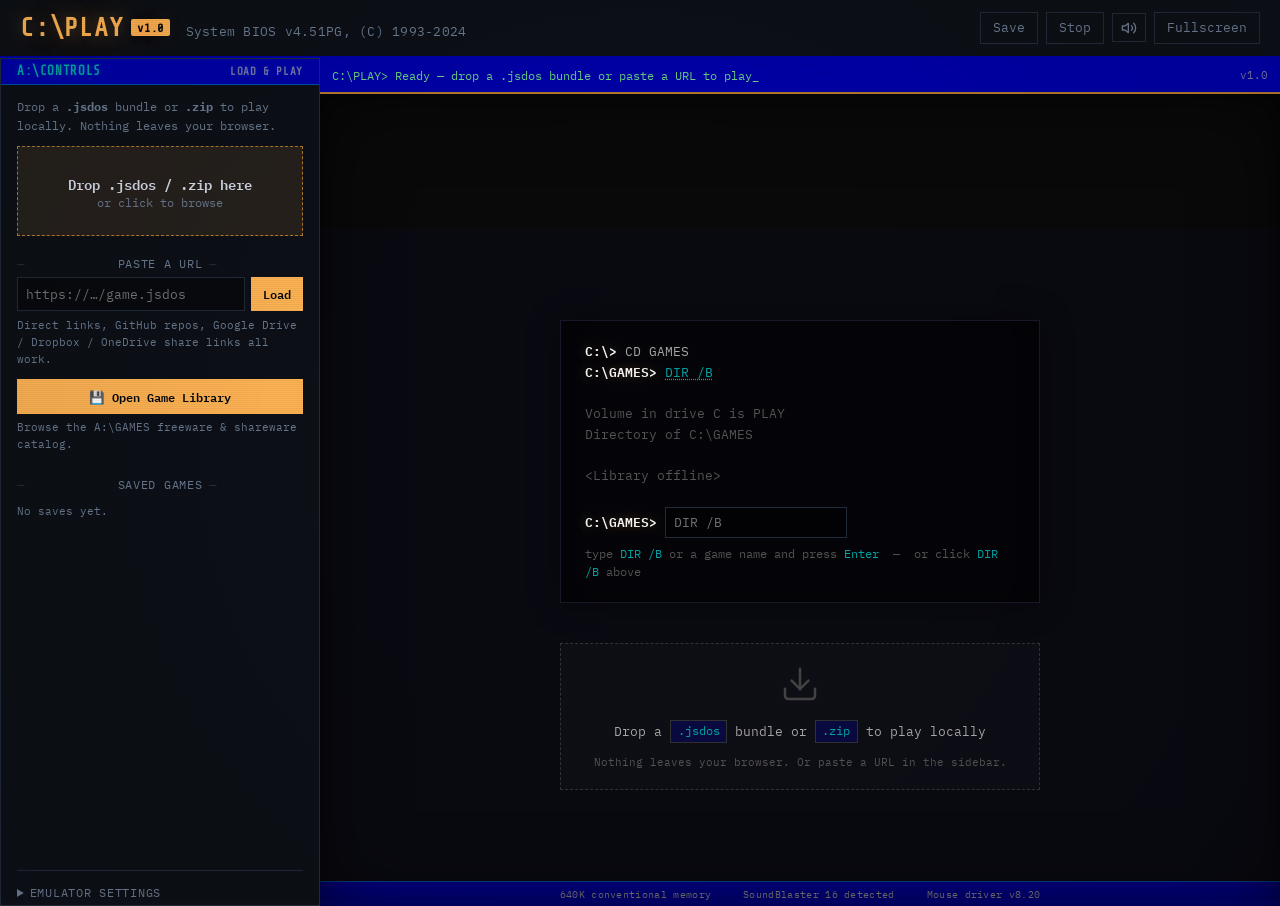
==== commit 2495b18f: "Add typeable DOS prompt to boot screen terminal" ====
--- a/index.html
+++ b/index.html
@@ -22,7 +22,6 @@
   <meta name="keywords" content="DOS games, play DOS games online, DOS emulator, browser DOS, retro games, classic PC games, free DOS games, js-dos, online DOS player, freeware DOS games, shareware games" />
   <meta name="author" content="C:\PLAY" />
   <meta name="robots" content="index, follow, max-snippet:-1, max-image-preview:large, max-video-preview:-1" />
-  <!-- Google Search Console verification: replace YOUR_CODE with your actual code -->
   <meta name="google-site-verification" content="YOUR_CODE" />
   <link rel="canonical" href="https://playdosgames.xyz/" />
   <meta name="theme-color" content="#1a1a2e" />
@@ -31,7 +30,6 @@
   <meta name="apple-mobile-web-app-status-bar-style" content="black-translucent" />
   <meta name="apple-mobile-web-app-title" content="C:\PLAY" />
 
-  <!-- Open Graph / Social sharing -->
   <meta property="og:type" content="website" />
   <meta property="og:title" content="C:\PLAY — Play DOS Games in Your Browser" />
   <meta property="og:description" content="Free online DOS emulator. Play classic DOS games instantly — no download, no install. Drag-and-drop your own games or browse the curated freeware library." />
@@ -39,13 +37,11 @@
   <meta property="og:image" content="https://playdosgames.xyz/assets/og-preview.png" />
   <meta property="og:site_name" content="C:\PLAY" />
 
-  <!-- Twitter Card -->
   <meta name="twitter:card" content="summary_large_image" />
   <meta name="twitter:title" content="C:\PLAY — Play DOS Games in Your Browser" />
   <meta name="twitter:description" content="Free online DOS emulator. Play classic DOS games instantly in your browser." />
   <meta name="twitter:image" content="https://playdosgames.xyz/assets/og-preview.png" />
 
-  <!-- Structured Data -->
   <script type="application/ld+json">
   {
     "@context": "https://schema.org",
@@ -237,7 +233,7 @@
         <div id="emptyState" class="empty-state">
           <div class="dos-boot-screen">
             <div class="dos-body">
-              <div class="dos-terminal">
+              <div class="dos-terminal" id="dosTerminal">
                 <p class="dos-line"><span class="dos-prompt">C:\&gt;</span> CD GAMES</p>
                 <p class="dos-line"><span class="dos-prompt">C:\GAMES&gt;</span> <button id="openFileBrowserBtn" class="dos-cmd-btn" title="Browse all games in the library">DIR /B</button></p>
                 <p class="dos-line dos-muted">&nbsp;</p>
@@ -246,8 +242,15 @@
                 <p class="dos-line dos-muted">&nbsp;</p>
                 <div id="featuredGamesTerminal"><p class="dos-line dos-muted"> &lt;Loading library...&gt;</p></div>
                 <p class="dos-line">&nbsp;</p>
-                <p class="dos-line"><span class="dos-prompt">C:\GAMES&gt;</span> <span class="dos-cursor">_</span></p>
-                <p class="dos-line dos-muted" style="margin-top:0.4rem;font-size:0.72rem"> &uarr; click <span style="color:#00a8a8">DIR /B</span> to browse all files</p>
+                <!-- Typeable prompt line -->
+                <p class="dos-line terminal-input-line">
+                  <span class="dos-prompt">C:\GAMES&gt;</span>
+                  <input id="terminalInput" class="terminal-input" type="text"
+                    placeholder="DIR /B" autocomplete="off" spellcheck="false" />
+                </p>
+                <p class="dos-line dos-muted" style="margin-top:0.4rem;font-size:0.72rem">
+                  type <span style="color:#00a8a8">DIR /B</span> or a game name and press <span style="color:#00a8a8">Enter</span> &nbsp;&mdash;&nbsp; or click <span style="color:#00a8a8">DIR /B</span> above
+                </p>
               </div>
               <div id="featuredGameCards" class="featured-game-cards" hidden></div>
               <div class="dos-dropzone-area" id="playerDropzone">
@@ -270,7 +273,7 @@
           </div>
         </div>
 
-        <!-- Inline File Browser: opens in-place when DIR /B is clicked -->
+        <!-- Inline File Browser: opens in-place when DIR /B is run -->
         <div id="inlineBrowserView" class="inline-browser" hidden>
           <div class="fb-header">
             <span class="fb-title">C:\GAMES</span>
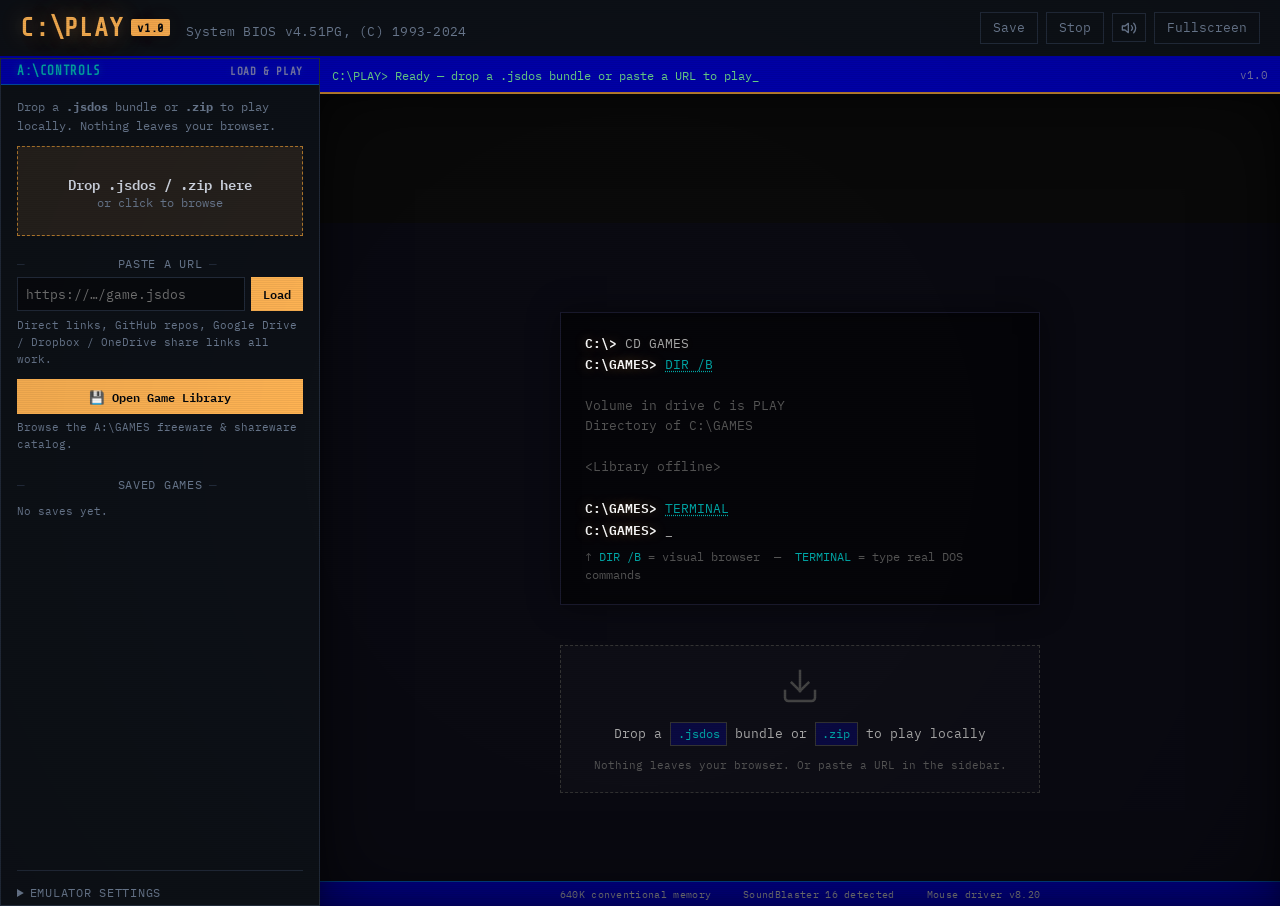
==== commit 5e651045: "Add interactive DOS terminal view, restore static boot prompt" ====
--- a/index.html
+++ b/index.html
@@ -1,24 +1,17 @@
 <!doctype html>
 <html lang="en">
-
 <head>
-  <!-- Google tag (gtag.js) -->
   <script async src="https://www.googletagmanager.com/gtag/js?id=G-HYEDG6PZ98"></script>
   <script>
     window.dataLayer = window.dataLayer || [];
     function gtag(){dataLayer.push(arguments);}
     gtag('js', new Date());
-    gtag('config', 'G-HYEDG6PZ98', {
-      send_page_view: true,
-      cookie_flags: 'SameSite=None;Secure'
-    });
+    gtag('config', 'G-HYEDG6PZ98', { send_page_view: true, cookie_flags: 'SameSite=None;Secure' });
   </script>
-
   <meta charset="UTF-8" />
   <meta name="viewport" content="width=device-width, initial-scale=1.0" />
   <title>C:\PLAY — DOS Games in Your Browser</title>
-  <meta name="description"
-    content="Play classic DOS games instantly in your browser — no download, no install. Free online DOS emulator with save states, sound, and a curated freeware game library." />
+  <meta name="description" content="Play classic DOS games instantly in your browser — no download, no install. Free online DOS emulator with save states, sound, and a curated freeware game library." />
   <meta name="keywords" content="DOS games, play DOS games online, DOS emulator, browser DOS, retro games, classic PC games, free DOS games, js-dos, online DOS player, freeware DOS games, shareware games" />
   <meta name="author" content="C:\PLAY" />
   <meta name="robots" content="index, follow, max-snippet:-1, max-image-preview:large, max-video-preview:-1" />
@@ -29,88 +22,24 @@
   <meta name="apple-mobile-web-app-capable" content="yes" />
   <meta name="apple-mobile-web-app-status-bar-style" content="black-translucent" />
   <meta name="apple-mobile-web-app-title" content="C:\PLAY" />
-
   <meta property="og:type" content="website" />
   <meta property="og:title" content="C:\PLAY — Play DOS Games in Your Browser" />
-  <meta property="og:description" content="Free online DOS emulator. Play classic DOS games instantly — no download, no install. Drag-and-drop your own games or browse the curated freeware library." />
+  <meta property="og:description" content="Free online DOS emulator. Play classic DOS games instantly — no download, no install." />
   <meta property="og:url" content="https://playdosgames.xyz/" />
   <meta property="og:image" content="https://playdosgames.xyz/assets/og-preview.png" />
   <meta property="og:site_name" content="C:\PLAY" />
-
   <meta name="twitter:card" content="summary_large_image" />
   <meta name="twitter:title" content="C:\PLAY — Play DOS Games in Your Browser" />
   <meta name="twitter:description" content="Free online DOS emulator. Play classic DOS games instantly in your browser." />
   <meta name="twitter:image" content="https://playdosgames.xyz/assets/og-preview.png" />
-
-  <script type="application/ld+json">
-  {
-    "@context": "https://schema.org",
-    "@type": "WebApplication",
-    "name": "C:\\PLAY",
-    "url": "https://playdosgames.xyz/",
-    "description": "Free online DOS game emulator. Play classic DOS games instantly in your browser with no download or install required.",
-    "applicationCategory": "GameApplication",
-    "operatingSystem": "Any (browser-based)",
-    "offers": { "@type": "Offer", "price": "0", "priceCurrency": "USD" },
-    "browserRequirements": "Requires a modern web browser with JavaScript enabled",
-    "aggregateRating": {
-      "@type": "AggregateRating",
-      "ratingValue": "4.8",
-      "ratingCount": "150",
-      "bestRating": "5"
-    },
-    "featureList": ["Save/Load game states", "Drag-and-drop game loading", "Sound emulation", "Fullscreen mode", "Cloud URL loading"],
-    "screenshot": "https://playdosgames.xyz/assets/og-preview.png",
-    "softwareVersion": "1.0",
-    "author": {
-      "@type": "Organization",
-      "name": "C:\\PLAY",
-      "url": "https://playdosgames.xyz/"
-    }
-  }
-  </script>
-  <script type="application/ld+json">
-  {
-    "@context": "https://schema.org",
-    "@type": "FAQPage",
-    "mainEntity": [
-      {
-        "@type": "Question",
-        "name": "How do I play DOS games in my browser?",
-        "acceptedAnswer": {
-          "@type": "Answer",
-          "text": "Simply drag and drop a .jsdos or .zip game bundle onto the C:\\PLAY player, or paste a direct URL to a game file. No download or installation is required — games run entirely in your browser."
-        }
-      },
-      {
-        "@type": "Question",
-        "name": "Is C:\\PLAY free to use?",
-        "acceptedAnswer": {
-          "@type": "Answer",
-          "text": "Yes, C:\\PLAY is completely free. It runs DOS games directly in your browser using the js-dos emulator. No account or payment required."
-        }
-      },
-      {
-        "@type": "Question",
-        "name": "Can I save my game progress?",
-        "acceptedAnswer": {
-          "@type": "Answer",
-          "text": "Yes! Click the Save button while a game is running to save your progress. Your saves are stored locally in your browser and you can load them anytime."
-        }
-      }
-    ]
-  }
-  </script>
-
-  <link rel="icon"
-    href="data:image/svg+xml,<svg xmlns='http://www.w3.org/2000/svg' viewBox='0 0 100 100'><text y='.9em' font-size='90'>&#x1F579;</text></svg>" />
+  <script type="application/ld+json">{"@context":"https://schema.org","@type":"WebApplication","name":"C:\\PLAY","url":"https://playdosgames.xyz/","description":"Free online DOS game emulator.","applicationCategory":"GameApplication","operatingSystem":"Any (browser-based)","offers":{"@type":"Offer","price":"0","priceCurrency":"USD"}}</script>
+  <link rel="icon" href="data:image/svg+xml,<svg xmlns='http://www.w3.org/2000/svg' viewBox='0 0 100 100'><text y='.9em' font-size='90'>&#x1F579;</text></svg>" />
   <link rel="preconnect" href="https://v8.js-dos.com" />
   <link rel="preconnect" href="https://fonts.googleapis.com" />
   <link rel="preconnect" href="https://fonts.gstatic.com" crossorigin />
   <link rel="stylesheet" href="https://v8.js-dos.com/latest/js-dos.css" />
   <link rel="stylesheet" href="./styles.css" />
 </head>
-
 <body>
   <div class="scanlines" aria-hidden="true"></div>
   <header class="top-bar">
@@ -122,16 +51,8 @@
       <button id="saveBtn" class="ghost-btn" type="button" hidden>Save</button>
       <button id="stopBtn" class="ghost-btn" type="button" hidden>Stop</button>
       <button id="soundToggleBtn" class="ghost-btn sound-toggle" type="button" title="Toggle sound">
-        <svg class="sound-icon sound-on-icon" width="16" height="16" viewBox="0 0 24 24" fill="none" stroke="currentColor" stroke-width="2" stroke-linecap="round" stroke-linejoin="round">
-          <polygon points="11 5 6 9 2 9 2 15 6 15 11 19 11 5"/>
-          <path d="M19.07 4.93a10 10 0 010 14.14"/>
-          <path d="M15.54 8.46a5 5 0 010 7.07"/>
-        </svg>
-        <svg class="sound-icon sound-off-icon" width="16" height="16" viewBox="0 0 24 24" fill="none" stroke="currentColor" stroke-width="2" stroke-linecap="round" stroke-linejoin="round">
-          <polygon points="11 5 6 9 2 9 2 15 6 15 11 19 11 5"/>
-          <line x1="23" y1="9" x2="17" y2="15"/>
-          <line x1="17" y1="9" x2="23" y2="15"/>
-        </svg>
+        <svg class="sound-icon sound-on-icon" width="16" height="16" viewBox="0 0 24 24" fill="none" stroke="currentColor" stroke-width="2" stroke-linecap="round" stroke-linejoin="round"><polygon points="11 5 6 9 2 9 2 15 6 15 11 19 11 5"/><path d="M19.07 4.93a10 10 0 010 14.14"/><path d="M15.54 8.46a5 5 0 010 7.07"/></svg>
+        <svg class="sound-icon sound-off-icon" width="16" height="16" viewBox="0 0 24 24" fill="none" stroke="currentColor" stroke-width="2" stroke-linecap="round" stroke-linejoin="round"><polygon points="11 5 6 9 2 9 2 15 6 15 11 19 11 5"/><line x1="23" y1="9" x2="17" y2="15"/><line x1="17" y1="9" x2="23" y2="15"/></svg>
       </button>
       <button id="fullscreenBtn" class="ghost-btn" type="button">Fullscreen</button>
     </div>
@@ -139,74 +60,39 @@
 
   <main class="layout">
     <section class="panel controls-panel">
-      <div class="controls-hdr">
-        <span>A:\CONTROLS</span>
-        <span class="controls-hdr-sub">LOAD &amp; PLAY</span>
-      </div>
+      <div class="controls-hdr"><span>A:\CONTROLS</span><span class="controls-hdr-sub">LOAD &amp; PLAY</span></div>
       <div class="controls-body">
-        <p class="subtle">
-          Drop a <strong>.jsdos</strong> bundle or <strong>.zip</strong> to play locally. Nothing leaves your browser.
-        </p>
-
+        <p class="subtle">Drop a <strong>.jsdos</strong> bundle or <strong>.zip</strong> to play locally. Nothing leaves your browser.</p>
         <label class="dropzone" id="dropzone">
           <input id="bundleInput" type="file" accept=".jsdos,.zip,application/zip" />
           <span class="drop-title">Drop .jsdos / .zip here</span>
           <span class="drop-subtitle">or click to browse</span>
         </label>
-
         <div class="url-loader">
           <label for="bundleUrl" class="section-title">Paste a URL</label>
           <div class="url-row">
             <input id="bundleUrl" type="url" placeholder="https://…/game.jsdos" />
             <button id="loadUrlBtn" type="button" class="action-btn">Load</button>
           </div>
-          <p class="small-note">
-            Direct links, GitHub repos, Google&nbsp;Drive / Dropbox / OneDrive share links all work.
-          </p>
-        </div>
-
+          <p class="small-note">Direct links, GitHub repos, Google&nbsp;Drive / Dropbox / OneDrive share links all work.</p>
+        </div>
         <div class="library-section">
           <button id="openLibraryBtn" class="action-btn" type="button" style="width:100%">&#x1F4BE; Open Game Library</button>
           <p class="small-note">Browse the A:\GAMES freeware &amp; shareware catalog.</p>
         </div>
-
         <div class="saves-section">
           <p class="section-title">Saved Games</p>
-          <div id="savesList">
-            <p class="small-note">No saves yet. Run a game and hit Save.</p>
-          </div>
-        </div>
-
+          <div id="savesList"><p class="small-note">No saves yet. Run a game and hit Save.</p></div>
+        </div>
         <details class="settings">
           <summary>Emulator settings</summary>
           <div class="settings-grid">
-            <label>
-              CPU cycles
-              <input id="cycles" type="number" min="500" max="50000" step="500" />
-            </label>
-            <label>
-              Memory (MB)
-              <input id="memsize" type="number" min="8" max="64" step="1" />
-            </label>
-            <label>
-              Sound
-              <select id="sound">
-                <option value="on">On</option>
-                <option value="off">Off</option>
-              </select>
-            </label>
-            <label>
-              Theme
-              <select id="themeTint">
-                <option value="amber">Amber</option>
-                <option value="green">Green</option>
-                <option value="ice">Ice</option>
-              </select>
-            </label>
-          </div>
-          <p class="small-note">
-            Defaults suit most games. Some titles may need custom DOSBox configs.
-          </p>
+            <label>CPU cycles<input id="cycles" type="number" min="500" max="50000" step="500" /></label>
+            <label>Memory (MB)<input id="memsize" type="number" min="8" max="64" step="1" /></label>
+            <label>Sound<select id="sound"><option value="on">On</option><option value="off">Off</option></select></label>
+            <label>Theme<select id="themeTint"><option value="amber">Amber</option><option value="green">Green</option><option value="ice">Ice</option></select></label>
+          </div>
+          <p class="small-note">Defaults suit most games. Some titles may need custom DOSBox configs.</p>
         </details>
       </div>
     </section>
@@ -218,48 +104,32 @@
       </div>
       <div id="playerShell">
         <button id="soundToggleFS" class="sound-toggle-fullscreen" type="button" title="Toggle sound">
-          <svg class="sound-icon sound-on-icon" width="18" height="18" viewBox="0 0 24 24" fill="none" stroke="currentColor" stroke-width="2" stroke-linecap="round" stroke-linejoin="round">
-            <polygon points="11 5 6 9 2 9 2 15 6 15 11 19 11 5"/>
-            <path d="M19.07 4.93a10 10 0 010 14.14"/>
-            <path d="M15.54 8.46a5 5 0 010 7.07"/>
-          </svg>
-          <svg class="sound-icon sound-off-icon" width="18" height="18" viewBox="0 0 24 24" fill="none" stroke="currentColor" stroke-width="2" stroke-linecap="round" stroke-linejoin="round">
-            <polygon points="11 5 6 9 2 9 2 15 6 15 11 19 11 5"/>
-            <line x1="23" y1="9" x2="17" y2="15"/>
-            <line x1="17" y1="9" x2="23" y2="15"/>
-          </svg>
+          <svg class="sound-icon sound-on-icon" width="18" height="18" viewBox="0 0 24 24" fill="none" stroke="currentColor" stroke-width="2" stroke-linecap="round" stroke-linejoin="round"><polygon points="11 5 6 9 2 9 2 15 6 15 11 19 11 5"/><path d="M19.07 4.93a10 10 0 010 14.14"/><path d="M15.54 8.46a5 5 0 010 7.07"/></svg>
+          <svg class="sound-icon sound-off-icon" width="18" height="18" viewBox="0 0 24 24" fill="none" stroke="currentColor" stroke-width="2" stroke-linecap="round" stroke-linejoin="round"><polygon points="11 5 6 9 2 9 2 15 6 15 11 19 11 5"/><line x1="23" y1="9" x2="17" y2="15"/><line x1="17" y1="9" x2="23" y2="15"/></svg>
         </button>
         <div id="dos-player" aria-label="DOS player"></div>
+
+        <!-- Boot screen -->
         <div id="emptyState" class="empty-state">
           <div class="dos-boot-screen">
             <div class="dos-body">
-              <div class="dos-terminal" id="dosTerminal">
+              <div class="dos-terminal">
                 <p class="dos-line"><span class="dos-prompt">C:\&gt;</span> CD GAMES</p>
-                <p class="dos-line"><span class="dos-prompt">C:\GAMES&gt;</span> <button id="openFileBrowserBtn" class="dos-cmd-btn" title="Browse all games in the library">DIR /B</button></p>
+                <p class="dos-line"><span class="dos-prompt">C:\GAMES&gt;</span> <button id="openFileBrowserBtn" class="dos-cmd-btn" title="Browse games — visual list">DIR /B</button></p>
                 <p class="dos-line dos-muted">&nbsp;</p>
                 <p class="dos-line dos-muted"> Volume in drive C is PLAY</p>
                 <p class="dos-line dos-muted"> Directory of C:\GAMES</p>
                 <p class="dos-line dos-muted">&nbsp;</p>
                 <div id="featuredGamesTerminal"><p class="dos-line dos-muted"> &lt;Loading library...&gt;</p></div>
                 <p class="dos-line">&nbsp;</p>
-                <!-- Typeable prompt line -->
-                <p class="dos-line terminal-input-line">
-                  <span class="dos-prompt">C:\GAMES&gt;</span>
-                  <input id="terminalInput" class="terminal-input" type="text"
-                    placeholder="DIR /B" autocomplete="off" spellcheck="false" />
-                </p>
-                <p class="dos-line dos-muted" style="margin-top:0.4rem;font-size:0.72rem">
-                  type <span style="color:#00a8a8">DIR /B</span> or a game name and press <span style="color:#00a8a8">Enter</span> &nbsp;&mdash;&nbsp; or click <span style="color:#00a8a8">DIR /B</span> above
-                </p>
+                <p class="dos-line"><span class="dos-prompt">C:\GAMES&gt;</span> <button id="openDosTerminalBtn" class="dos-cmd-btn" title="Open interactive DOS terminal">TERMINAL</button></p>
+                <p class="dos-line"><span class="dos-prompt">C:\GAMES&gt;</span> <span class="dos-cursor">_</span></p>
+                <p class="dos-line dos-muted" style="margin-top:0.4rem;font-size:0.72rem">&uarr; <span style="color:#00a8a8">DIR /B</span> = visual browser &nbsp;&mdash;&nbsp; <span style="color:#00a8a8">TERMINAL</span> = type real DOS commands</p>
               </div>
               <div id="featuredGameCards" class="featured-game-cards" hidden></div>
               <div class="dos-dropzone-area" id="playerDropzone">
                 <div class="dos-drop-icon" aria-hidden="true">
-                  <svg width="40" height="40" viewBox="0 0 24 24" fill="none" stroke="currentColor" stroke-width="1.5" stroke-linecap="square">
-                    <path d="M3 15v4a2 2 0 002 2h14a2 2 0 002-2v-4"/>
-                    <polyline points="7 10 12 15 17 10"/>
-                    <line x1="12" y1="15" x2="12" y2="3"/>
-                  </svg>
+                  <svg width="40" height="40" viewBox="0 0 24 24" fill="none" stroke="currentColor" stroke-width="1.5" stroke-linecap="square"><path d="M3 15v4a2 2 0 002 2h14a2 2 0 002-2v-4"/><polyline points="7 10 12 15 17 10"/><line x1="12" y1="15" x2="12" y2="3"/></svg>
                 </div>
                 <p class="dos-drop-main">Drop a <kbd>.jsdos</kbd> bundle or <kbd>.zip</kbd> to play locally</p>
                 <p class="dos-drop-sub">Nothing leaves your browser. Or paste a URL in the sidebar.</p>
@@ -273,7 +143,7 @@
           </div>
         </div>
 
-        <!-- Inline File Browser: opens in-place when DIR /B is run -->
+        <!-- Inline File Browser (DIR /B) -->
         <div id="inlineBrowserView" class="inline-browser" hidden>
           <div class="fb-header">
             <span class="fb-title">C:\GAMES</span>
@@ -285,23 +155,23 @@
             <input id="ibSearch" class="fb-search-input" type="text" placeholder="type to filter..." autocomplete="off" spellcheck="false" />
             <span id="ibCmdText" class="fb-cmd-text"></span>
           </div>
-          <div class="fb-list-header">
-            <span>#</span>
-            <span>Name</span>
-            <span>Year</span>
-            <span>Genre</span>
-            <span>Status</span>
-          </div>
+          <div class="fb-list-header"><span>#</span><span>Name</span><span>Year</span><span>Genre</span><span>Status</span></div>
           <div class="fb-list" id="ibList" role="listbox" tabindex="0" aria-label="Games directory listing"></div>
-          <div class="fb-footer">
-            <span>[&#x2191;&#x2193;] Navigate</span>
-            <span>[Enter] Run</span>
-            <span>[Type] Search</span>
-            <span>[Esc] CD..</span>
-          </div>
-          <div class="fb-cmdline">
-            <span class="fb-prompt">C:\GAMES&gt;</span>
-            <span class="dos-cursor">_</span>
+          <div class="fb-footer"><span>[&#x2191;&#x2193;] Navigate</span><span>[Enter] Run</span><span>[Type] Search</span><span>[Esc] CD..</span></div>
+          <div class="fb-cmdline"><span class="fb-prompt">C:\GAMES&gt;</span><span class="dos-cursor">_</span></div>
+        </div>
+
+        <!-- Interactive DOS Terminal -->
+        <div id="dosTerminalInteractive" class="dos-interactive-terminal" hidden>
+          <div class="dit-header">
+            <span class="dit-title">C:\GAMES</span>
+            <span class="dit-subtitle">MS-DOS 6.22 &mdash; type HELP for commands</span>
+            <button id="ditCloseBtn" class="fb-close-hint" type="button">[ESC] Exit</button>
+          </div>
+          <div class="dit-output" id="ditOutput"></div>
+          <div class="dit-input-line">
+            <span class="dit-prompt" id="ditPromptLabel">C:\GAMES&gt;</span>
+            <input id="ditInput" class="dit-input" type="text" autocomplete="off" spellcheck="false" />
           </div>
         </div>
 
@@ -318,40 +188,17 @@
     <iframe id="libraryFrame" class="library-frame" src="" title="A:\GAMES DOS Freeware Library" sandbox="allow-scripts allow-same-origin allow-popups allow-forms"></iframe>
   </div>
 
-  <!-- File Browser Modal -->
+  <!-- File Browser Modal (legacy, kept for postMessage compat) -->
   <div id="fileBrowserModal" class="file-browser-modal" hidden>
-    <div class="fb-header">
-      <span class="fb-title">C:\GAMES</span>
-      <span id="fbCount" class="fb-count">Loading...</span>
-      <button id="fbCloseBtn" class="fb-close-hint" type="button">[ESC] Exit</button>
-    </div>
-    <div class="fb-search-bar">
-      <span class="fb-prompt">Search:</span>
-      <input id="fbSearch" class="fb-search-input" type="text" placeholder="type to filter..." autocomplete="off" spellcheck="false" />
-    </div>
-    <div class="fb-list-header">
-      <span>#</span>
-      <span>Name</span>
-      <span>Year</span>
-      <span>Genre</span>
-      <span>Status</span>
-    </div>
+    <div class="fb-header"><span class="fb-title">C:\GAMES</span><span id="fbCount" class="fb-count">Loading...</span><button id="fbCloseBtn" class="fb-close-hint" type="button">[ESC] Exit</button></div>
+    <div class="fb-search-bar"><span class="fb-prompt">Search:</span><input id="fbSearch" class="fb-search-input" type="text" placeholder="type to filter..." autocomplete="off" spellcheck="false" /></div>
+    <div class="fb-list-header"><span>#</span><span>Name</span><span>Year</span><span>Genre</span><span>Status</span></div>
     <div class="fb-list" id="fbList" role="listbox" tabindex="0" aria-label="Games directory listing"></div>
-    <div class="fb-footer">
-      <span>[&#x2191;&#x2193;] Navigate</span>
-      <span>[Enter] Run</span>
-      <span>[Type] Search</span>
-      <span>[Esc] Exit</span>
-    </div>
-    <div class="fb-cmdline">
-      <span class="fb-prompt">C:\GAMES&gt;</span>
-      <span id="fbCmdText" class="fb-cmd-text"></span>
-      <span class="dos-cursor">_</span>
-    </div>
+    <div class="fb-footer"><span>[&#x2191;&#x2193;] Navigate</span><span>[Enter] Run</span><span>[Type] Search</span><span>[Esc] Exit</span></div>
+    <div class="fb-cmdline"><span class="fb-prompt">C:\GAMES&gt;</span><span id="fbCmdText" class="fb-cmd-text"></span><span class="dos-cursor">_</span></div>
   </div>
 
   <script src="https://v8.js-dos.com/latest/js-dos.js"></script>
   <script type="module" src="./app.js"></script>
 </body>
-
 </html>
--- a/styles.css
+++ b/styles.css
@@ -19,12 +19,9 @@
   --crt-glow: 0 0 60px rgba(255, 180, 84, 0.05), 0 0 120px rgba(255, 180, 84, 0.02);
   --shadow: 0 8px 32px rgba(0, 0, 0, 0.6);
   --radius: 0px;
-  /* DOS was sharp */
   --font-mono: 'IBM Plex Mono', 'Courier New', monospace;
   --font-display: 'Share Tech Mono', 'Courier New', monospace;
   --transition: 150ms ease;
-
-  /* DOS-Specific Palette */
   --dos-blue: #0000a8;
   --dos-cyan: #00a8a8;
   --dos-grey: #a8a8a8;
@@ -77,7 +74,6 @@
   position: fixed;
   inset: 0;
   z-index: 100;
-  /* High but below overlays if any */
   background:
     repeating-linear-gradient(0deg,
       transparent,
@@ -95,7 +91,6 @@
   pointer-events: none;
   animation: flicker 0.15s infinite;
 }
-
 
 @keyframes flicker {
   0% { opacity: 0.27861; }
@@ -210,30 +205,13 @@
   line-height: 0;
 }
 
-.sound-toggle .sound-icon {
-  display: none;
-}
-
-.sound-toggle .sound-on-icon {
-  display: block;
-}
-
-.sound-toggle.muted .sound-on-icon {
-  display: none;
-}
-
-.sound-toggle.muted .sound-off-icon {
-  display: block;
-}
-
-.sound-toggle.muted {
-  color: var(--err);
-  border-color: rgba(255, 107, 107, 0.3);
-}
-
-#playerShell:fullscreen .sound-toggle-fullscreen {
-  display: block;
-}
+.sound-toggle .sound-icon { display: none; }
+.sound-toggle .sound-on-icon { display: block; }
+.sound-toggle.muted .sound-on-icon { display: none; }
+.sound-toggle.muted .sound-off-icon { display: block; }
+.sound-toggle.muted { color: var(--err); border-color: rgba(255, 107, 107, 0.3); }
+
+#playerShell:fullscreen .sound-toggle-fullscreen { display: block; }
 
 .sound-toggle-fullscreen {
   display: none;
@@ -253,31 +231,12 @@
   border-radius: 0;
 }
 
-.sound-toggle-fullscreen:hover {
-  color: var(--accent);
-  border-color: var(--accent-dim);
-}
-
-.sound-toggle-fullscreen .sound-icon {
-  display: none;
-}
-
-.sound-toggle-fullscreen .sound-on-icon {
-  display: block;
-}
-
-.sound-toggle-fullscreen.muted .sound-on-icon {
-  display: none;
-}
-
-.sound-toggle-fullscreen.muted .sound-off-icon {
-  display: block;
-}
-
-.sound-toggle-fullscreen.muted {
-  color: var(--err);
-  border-color: rgba(255, 107, 107, 0.3);
-}
+.sound-toggle-fullscreen:hover { color: var(--accent); border-color: var(--accent-dim); }
+.sound-toggle-fullscreen .sound-icon { display: none; }
+.sound-toggle-fullscreen .sound-on-icon { display: block; }
+.sound-toggle-fullscreen.muted .sound-on-icon { display: none; }
+.sound-toggle-fullscreen.muted .sound-off-icon { display: block; }
+.sound-toggle-fullscreen.muted { color: var(--err); border-color: rgba(255, 107, 107, 0.3); }
 
 /* ── Layout ───────────────────────────────────────────────────────── */
 .layout {
@@ -368,20 +327,9 @@
   box-shadow: inset 0 0 40px var(--accent-soft), 0 0 20px var(--accent-soft);
 }
 
-.dropzone input {
-  display: none;
-}
-
-.drop-title {
-  font-weight: 600;
-  font-size: 0.85rem;
-  color: var(--text);
-}
-
-.drop-subtitle {
-  color: var(--muted);
-  font-size: 0.75rem;
-}
+.dropzone input { display: none; }
+.drop-title { font-weight: 600; font-size: 0.85rem; color: var(--text); }
+.drop-subtitle { color: var(--muted); font-size: 0.75rem; }
 
 /* ── Sections ──────────────────────────────────────────────────────── */
 .section-title {
@@ -407,15 +355,8 @@
 }
 
 /* ── URL loader ────────────────────────────────────────────────────── */
-.url-loader {
-  margin-bottom: 0.75rem;
-}
-
-.url-row {
-  display: grid;
-  grid-template-columns: 1fr auto;
-  gap: 0.35rem;
-}
+.url-loader { margin-bottom: 0.75rem; }
+.url-row { display: grid; grid-template-columns: 1fr auto; gap: 0.35rem; }
 
 /* ── Action button (primary) ─────────────────────────────────────────── */
 .action-btn {
@@ -432,27 +373,11 @@
   transition: background var(--transition), box-shadow var(--transition), transform 60ms ease;
 }
 
-.action-btn:hover {
-  box-shadow: 0 0 16px var(--accent-glow);
-  filter: brightness(1.1);
-}
-
-.action-btn:active {
-  transform: scale(0.96);
-}
-
-.action-btn:disabled {
-  opacity: 0.4;
-  cursor: not-allowed;
-  box-shadow: none;
-  filter: none;
-}
-
-/* ── Library Section ───────────────────────────────────────────────────── */
-
-.library-section {
-  margin-bottom: 1rem;
-}
+.action-btn:hover { box-shadow: 0 0 16px var(--accent-glow); filter: brightness(1.1); }
+.action-btn:active { transform: scale(0.96); }
+.action-btn:disabled { opacity: 0.4; cursor: not-allowed; box-shadow: none; filter: none; }
+
+.library-section { margin-bottom: 1rem; }
 
 /* ── Forms ─────────────────────────────────────────────────────────── */
 input,
@@ -491,9 +416,7 @@
   transition: color var(--transition);
 }
 
-.settings summary:hover {
-  color: var(--text);
-}
+.settings summary:hover { color: var(--text); }
 
 .settings-grid {
   margin-top: 0.5rem;
@@ -538,20 +461,9 @@
   min-height: 36px;
 }
 
-#statusText {
-  margin: 0;
-  font-size: 0.78rem;
-  color: var(--dos-grey);
-  font-family: var(--font-mono);
-}
-
-#statusText.error {
-  color: var(--err);
-}
-
-#statusText.ok {
-  color: var(--ok);
-}
+#statusText { margin: 0; font-size: 0.78rem; color: var(--dos-grey); font-family: var(--font-mono); }
+#statusText.error { color: var(--err); }
+#statusText.ok { color: var(--ok); }
 
 #playerShell {
   overflow: hidden;
@@ -566,15 +478,8 @@
   box-shadow: inset 0 0 60px rgba(255, 180, 84, 0.15), inset 0 0 120px rgba(255, 180, 84, 0.05);
 }
 
-#playerShell.player-dragging .dos-dropzone-area {
-  border-color: var(--accent);
-  background: rgba(255, 180, 84, 0.08);
-}
-
-#playerShell.player-dragging .dos-drop-icon {
-  color: var(--accent);
-  transform: translateY(3px);
-}
+#playerShell.player-dragging .dos-dropzone-area { border-color: var(--accent); background: rgba(255, 180, 84, 0.08); }
+#playerShell.player-dragging .dos-drop-icon { color: var(--accent); transform: translateY(3px); }
 
 #dos-player {
   width: 100%;
@@ -585,14 +490,8 @@
   cursor: none;
 }
 
-#dos-player canvas {
-  cursor: none;
-}
-
-#dos-player div {
-  width: 100%;
-  height: 100%;
-}
+#dos-player canvas { cursor: none; }
+#dos-player div { width: 100%; height: 100%; }
 
 /* ── Empty state (DOS boot screen) ───────────────────────────────── */
 .empty-state {
@@ -615,7 +514,6 @@
   font-family: var(--font-mono);
 }
 
-/* ── DOS Header Bar (Norton Commander style) ───────────────────────── */
 .dos-header {
   display: flex;
   justify-content: space-between;
@@ -630,17 +528,9 @@
   flex-shrink: 0;
 }
 
-.dos-header-title {
-  text-shadow: 0 0 10px rgba(0, 168, 168, 0.4);
-}
-
-.dos-header-ver {
-  font-size: 0.68rem;
-  color: var(--dos-grey);
-  opacity: 0.7;
-}
-
-/* ── DOS Body ─────────────────────────────────────────────────────────── */
+.dos-header-title { text-shadow: 0 0 10px rgba(0, 168, 168, 0.4); }
+.dos-header-ver { font-size: 0.68rem; color: var(--dos-grey); opacity: 0.7; }
+
 .dos-body {
   flex: 1;
   display: flex;
@@ -653,7 +543,6 @@
   overflow-y: auto;
 }
 
-/* ── Terminal output ───────────────────────────────────────────────────── */
 .dos-terminal {
   width: 100%;
   max-width: 480px;
@@ -661,6 +550,7 @@
   border: 1px solid #1a1a2e;
   background: rgba(0, 0, 0, 0.5);
   box-shadow: 0 0 30px rgba(0, 0, 0, 0.4), inset 0 0 20px rgba(0, 0, 0, 0.3);
+  cursor: text;
 }
 
 .dos-line {
@@ -678,9 +568,43 @@
   text-shadow: 0 0 12px var(--accent-glow);
 }
 
-.dos-muted {
-  color: #555;
-  text-shadow: none;
+.dos-muted { color: #555; text-shadow: none; }
+
+/* ── Typeable terminal prompt line ───────────────────────────────────── */
+.terminal-input-line {
+  display: flex;
+  align-items: baseline;
+  gap: 0.4rem;
+}
+
+.terminal-input {
+  background: transparent !important;
+  border: none !important;
+  outline: none !important;
+  box-shadow: none !important;
+  color: var(--dos-grey);
+  font-family: var(--font-mono);
+  font-size: 0.8rem;
+  line-height: 1.6;
+  caret-color: var(--accent);
+  padding: 0 !important;
+  margin: 0;
+  width: 100%;
+  vertical-align: baseline;
+  text-shadow: 0 0 8px var(--accent-soft);
+  border-radius: 0 !important;
+  transition: none !important;
+}
+
+.terminal-input:focus {
+  outline: none !important;
+  box-shadow: none !important;
+  border-color: transparent !important;
+}
+
+.terminal-input::placeholder {
+  color: #444;
+  font-style: normal;
 }
 
 /* ── Terminal boot sequence animation ─────────────────────────────────── */
@@ -704,6 +628,7 @@
 .dos-terminal > :nth-child(8)  { animation-delay: 1.20s; }
 .dos-terminal > :nth-child(9)  { animation-delay: 1.35s; }
 .dos-terminal > :nth-child(10) { animation-delay: 1.45s; }
+.dos-terminal > :nth-child(11) { animation-delay: 1.55s; }
 
 .dos-cursor {
   display: inline-block;
@@ -738,31 +663,9 @@
   transition: border-color var(--transition), box-shadow var(--transition), transform 60ms ease;
 }
 
-.featured-card:hover {
-  border-color: var(--accent-dim);
-  box-shadow: 0 0 14px var(--accent-soft);
-  transform: translateY(-2px);
-}
-
-.featured-card img {
-  width: 100%;
-  aspect-ratio: 4 / 3;
-  object-fit: cover;
-  display: block;
-  background: #000;
-}
-
-.featured-card-title {
-  font-size: 0.72rem;
-  color: var(--text);
-  padding: 0.2rem 0.35rem;
-  white-space: nowrap;
-  overflow: hidden;
-  text-overflow: ellipsis;
-  display: block;
-  background: rgba(0, 0, 168, 0.2);
-  letter-spacing: 0.02em;
-}
+.featured-card:hover { border-color: var(--accent-dim); box-shadow: 0 0 14px var(--accent-soft); transform: translateY(-2px); }
+.featured-card img { width: 100%; aspect-ratio: 4 / 3; object-fit: cover; display: block; background: #000; }
+.featured-card-title { font-size: 0.72rem; color: var(--text); padding: 0.2rem 0.35rem; white-space: nowrap; overflow: hidden; text-overflow: ellipsis; display: block; background: rgba(0, 0, 168, 0.2); letter-spacing: 0.02em; }
 
 /* ── Drop zone in player area ──────────────────────────────────────────── */
 .dos-dropzone-area {
@@ -779,37 +682,12 @@
   cursor: default;
 }
 
-.dos-drop-icon {
-  color: #444;
-  transition: color 0.2s ease, transform 0.3s ease;
-}
-
-.dos-drop-main {
-  margin: 0;
-  font-size: 0.82rem;
-  color: var(--dos-grey);
-  text-align: center;
-  line-height: 1.5;
-}
-
-.dos-drop-main kbd {
-  display: inline-block;
-  background: rgba(0, 0, 168, 0.3);
-  border: 1px solid #333;
-  padding: 0.1rem 0.4rem;
-  font-family: var(--font-mono);
-  font-size: 0.75rem;
-  color: var(--dos-cyan);
-}
-
-.dos-drop-sub {
-  margin: 0;
-  font-size: 0.7rem;
-  color: #555;
-  text-align: center;
-}
-
-/* ── DOS Footer (function key bar) ───────────────────────────────────── */
+.dos-drop-icon { color: #444; transition: color 0.2s ease, transform 0.3s ease; }
+.dos-drop-main { margin: 0; font-size: 0.82rem; color: var(--dos-grey); text-align: center; line-height: 1.5; }
+.dos-drop-main kbd { display: inline-block; background: rgba(0, 0, 168, 0.3); border: 1px solid #333; padding: 0.1rem 0.4rem; font-family: var(--font-mono); font-size: 0.75rem; color: var(--dos-cyan); }
+.dos-drop-sub { margin: 0; font-size: 0.7rem; color: #555; text-align: center; }
+
+/* ── DOS Footer ─────────────────────────────────────────────────────────── */
 .dos-footer {
   display: flex;
   justify-content: center;
@@ -846,86 +724,37 @@
   animation: spin 0.8s linear infinite;
 }
 
-@keyframes spin {
-  to {
-    transform: rotate(360deg);
-  }
-}
-
-.loading-overlay p {
-  margin: 0;
-  font-family: var(--font-mono);
-  font-size: 0.78rem;
-  color: var(--accent);
-}
-
-/* ── CRT vignette on player ──────────────────────────────────────────── */
+@keyframes spin { to { transform: rotate(360deg); } }
+.loading-overlay p { margin: 0; font-family: var(--font-mono); font-size: 0.78rem; color: var(--accent); }
+
 #playerShell::after {
   content: '';
   position: absolute;
   inset: 0;
   pointer-events: none;
   border-radius: inherit;
-  box-shadow:
-    inset 0 0 80px rgba(0, 0, 0, 0.5),
-    inset 0 0 20px rgba(0, 0, 0, 0.3);
-}
-
-/* ── Animations ───────────────────────────────────────────────────────── */
+  box-shadow: inset 0 0 80px rgba(0, 0, 0, 0.5), inset 0 0 20px rgba(0, 0, 0, 0.3);
+}
+
 @keyframes fadeIn {
-  from {
-    opacity: 0;
-    transform: translateY(4px);
-  }
-
-  to {
-    opacity: 1;
-    transform: translateY(0);
-  }
+  from { opacity: 0; transform: translateY(4px); }
+  to { opacity: 1; transform: translateY(0); }
 }
 
 @keyframes pulse-glow {
-
-  0%,
-  100% {
-    text-shadow: 0 0 20px var(--accent-glow), 0 0 40px var(--accent-glow);
-  }
-
-  50% {
-    text-shadow: 0 0 30px var(--accent-glow), 0 0 60px var(--accent-glow), 0 0 80px var(--accent-soft);
-  }
-}
-
-.brand {
-  animation: pulse-glow 4s ease-in-out infinite;
-}
-
-/* ── Fullscreen mode ─────────────────────────────────────────────────────── */
-#playerShell:fullscreen {
-  background: #000;
-}
-
-#playerShell:fullscreen #dos-player {
-  width: 100vw;
-  height: 100vh;
-  object-fit: contain;
-}
-
-#playerShell:fullscreen .loading-overlay {
-  border-radius: 0;
-}
+  0%, 100% { text-shadow: 0 0 20px var(--accent-glow), 0 0 40px var(--accent-glow); }
+  50% { text-shadow: 0 0 30px var(--accent-glow), 0 0 60px var(--accent-glow), 0 0 80px var(--accent-soft); }
+}
+
+.brand { animation: pulse-glow 4s ease-in-out infinite; }
+
+#playerShell:fullscreen { background: #000; }
+#playerShell:fullscreen #dos-player { width: 100vw; height: 100vh; object-fit: contain; }
+#playerShell:fullscreen .loading-overlay { border-radius: 0; }
 
 /* ── Saved Games ─────────────────────────────────────────────────────────── */
-.saves-section {
-  margin-bottom: 0.75rem;
-}
-
-#savesList {
-  display: grid;
-  gap: 0.35rem;
-  max-height: 220px;
-  overflow-y: auto;
-}
+.saves-section { margin-bottom: 0.75rem; }
+#savesList { display: grid; gap: 0.35rem; max-height: 220px; overflow-y: auto; }
 
 .save-card {
   display: grid;
@@ -939,502 +768,104 @@
   transition: border-color var(--transition), background var(--transition);
 }
 
-.save-card:hover {
-  border-color: var(--accent-dim);
-  background: var(--accent-soft);
-}
-
-.save-thumb {
-  width: 48px;
-  height: 36px;
-  object-fit: cover;
-  border-radius: 3px;
-  border: 1px solid var(--panel-border);
-  background: #000;
-}
-
-.save-info {
-  display: flex;
-  flex-direction: column;
-  gap: 0.1rem;
-  min-width: 0;
-}
-
-.save-name {
-  font-size: 0.75rem;
-  font-weight: 600;
-  color: var(--text);
-  white-space: nowrap;
-  overflow: hidden;
-  text-overflow: ellipsis;
-}
-
-.save-date {
-  font-size: 0.65rem;
-  color: var(--muted);
-}
-
-.save-actions {
-  display: flex;
-  gap: 0.25rem;
-}
-
-.save-load-btn {
-  font-size: 0.68rem;
-  padding: 0.25rem 0.5rem;
-}
-
-.save-del-btn {
-  font-size: 0.68rem;
-  padding: 0.25rem 0.4rem;
-  color: var(--err);
-  border-color: transparent;
-}
-
-.save-del-btn:hover {
-  color: var(--err);
-  border-color: var(--err);
-  box-shadow: none;
-}
+.save-card:hover { border-color: var(--accent-dim); background: var(--accent-soft); }
+.save-thumb { width: 48px; height: 36px; object-fit: cover; border-radius: 3px; border: 1px solid var(--panel-border); background: #000; }
+.save-info { display: flex; flex-direction: column; gap: 0.1rem; min-width: 0; }
+.save-name { font-size: 0.75rem; font-weight: 600; color: var(--text); white-space: nowrap; overflow: hidden; text-overflow: ellipsis; }
+.save-date { font-size: 0.65rem; color: var(--muted); }
+.save-actions { display: flex; gap: 0.25rem; }
+.save-load-btn { font-size: 0.68rem; padding: 0.25rem 0.5rem; }
+.save-del-btn { font-size: 0.68rem; padding: 0.25rem 0.4rem; color: var(--err); border-color: transparent; }
+.save-del-btn:hover { color: var(--err); border-color: var(--err); box-shadow: none; }
 
 /* ── Library Modal ────────────────────────────────────────────────────────── */
-.library-modal {
-  position: fixed;
-  inset: 0;
-  z-index: 200;
-  display: flex;
-  flex-direction: column;
-  background: var(--bg);
-}
-
-.library-modal[hidden] {
-  display: none;
-}
-
-.library-modal-bar {
-  display: flex;
-  justify-content: space-between;
-  align-items: center;
-  padding: 0.5rem 1rem;
-  background: var(--panel);
-  border-bottom: 1px solid var(--panel-border);
-  flex-shrink: 0;
-}
-
-.library-modal-title {
-  font-family: var(--font-display);
-  font-size: 0.9rem;
-  color: var(--accent);
-  letter-spacing: 0.03em;
-}
-
-.library-frame {
-  flex: 1;
-  border: none;
-  width: 100%;
-  min-height: 0;
-}
+.library-modal { position: fixed; inset: 0; z-index: 200; display: flex; flex-direction: column; background: var(--bg); }
+.library-modal[hidden] { display: none; }
+.library-modal-bar { display: flex; justify-content: space-between; align-items: center; padding: 0.5rem 1rem; background: var(--panel); border-bottom: 1px solid var(--panel-border); flex-shrink: 0; }
+.library-modal-title { font-family: var(--font-display); font-size: 0.9rem; color: var(--accent); letter-spacing: 0.03em; }
+.library-frame { flex: 1; border: none; width: 100%; min-height: 0; }
 
 /* ── Game crash overlay ─────────────────────────────────────────────────── */
-.game-crash-overlay {
-  position: absolute;
-  inset: 0;
-  display: flex;
-  align-items: center;
-  justify-content: center;
-  background: rgba(0, 0, 0, 0.88);
-  z-index: 15;
-  animation: fadeIn 0.2s ease;
-}
-
-.crash-box {
-  border: 1px solid var(--err);
-  background: rgba(18, 4, 4, 0.97);
-  padding: 1.75rem 2rem;
-  max-width: 380px;
-  width: 90%;
-  text-align: center;
-  box-shadow: 0 0 40px rgba(255, 107, 107, 0.25), inset 0 0 20px rgba(255, 107, 107, 0.04);
-}
-
-.crash-title {
-  margin: 0 0 0.75rem;
-  font-family: var(--font-display);
-  font-size: 1rem;
-  font-weight: 700;
-  color: var(--err);
-  letter-spacing: 0.1em;
-  text-shadow: 0 0 16px rgba(255, 107, 107, 0.5);
-}
-
-.crash-msg {
-  margin: 0 0 1.25rem;
-  font-size: 0.75rem;
-  color: var(--dos-grey);
-  line-height: 1.7;
-  white-space: pre-line;
-}
-
-.crash-dismiss {
-  font-size: 0.75rem;
-  color: var(--err);
-  border-color: rgba(255, 107, 107, 0.4);
-}
-
-.crash-dismiss:hover {
-  color: var(--err);
-  border-color: var(--err);
-  box-shadow: 0 0 12px rgba(255, 107, 107, 0.3);
-}
+.game-crash-overlay { position: absolute; inset: 0; display: flex; align-items: center; justify-content: center; background: rgba(0, 0, 0, 0.88); z-index: 15; animation: fadeIn 0.2s ease; }
+.crash-box { border: 1px solid var(--err); background: rgba(18, 4, 4, 0.97); padding: 1.75rem 2rem; max-width: 380px; width: 90%; text-align: center; box-shadow: 0 0 40px rgba(255, 107, 107, 0.25), inset 0 0 20px rgba(255, 107, 107, 0.04); }
+.crash-title { margin: 0 0 0.75rem; font-family: var(--font-display); font-size: 1rem; font-weight: 700; color: var(--err); letter-spacing: 0.1em; text-shadow: 0 0 16px rgba(255, 107, 107, 0.5); }
+.crash-msg { margin: 0 0 1.25rem; font-size: 0.75rem; color: var(--dos-grey); line-height: 1.7; white-space: pre-line; }
+.crash-dismiss { font-size: 0.75rem; color: var(--err); border-color: rgba(255, 107, 107, 0.4); }
+.crash-dismiss:hover { color: var(--err); border-color: var(--err); box-shadow: 0 0 12px rgba(255, 107, 107, 0.3); }
 
 /* ── Responsive ───────────────────────────────────────────────────────────── */
 @media (max-width: 860px) {
-  .layout {
-    grid-template-columns: 1fr;
-    grid-template-rows: 1fr auto;
-    height: calc(100vh - 52px);
-  }
-
-  /* Player first on mobile */
-  .player-panel {
-    order: 1;
-    min-height: 50vh;
-  }
-
-  .controls-panel {
-    order: 2;
-    border-right: none;
-    border-top: 1px solid var(--panel-border);
-    max-height: 45vh;
-  }
-
-  .controls-body {
-    max-height: calc(45vh - 32px);
-    overflow-y: auto;
-  }
-
-  .brand-wrap {
-    gap: 0.5rem;
-  }
-
-  .brand {
-    font-size: 1.2rem;
-  }
-
-  .tagline {
-    font-size: 0.7rem;
-  }
-
-  .settings-grid {
-    grid-template-columns: 1fr 1fr;
-  }
-
-  .dos-body {
-    gap: 0.75rem;
-    padding: 0.75rem 1rem;
-  }
-
-  .dos-terminal {
-    padding: 0.75rem 1rem;
-  }
-
-  .dos-footer {
-    gap: 1rem;
-    font-size: 0.6rem;
-    flex-wrap: wrap;
-    justify-content: center;
-  }
-
-  .featured-game-cards {
-    grid-template-columns: repeat(3, 1fr);
-  }
+  .layout { grid-template-columns: 1fr; grid-template-rows: 1fr auto; height: calc(100vh - 52px); }
+  .player-panel { order: 1; min-height: 50vh; }
+  .controls-panel { order: 2; border-right: none; border-top: 1px solid var(--panel-border); max-height: 45vh; }
+  .controls-body { max-height: calc(45vh - 32px); overflow-y: auto; }
+  .brand-wrap { gap: 0.5rem; }
+  .brand { font-size: 1.2rem; }
+  .tagline { font-size: 0.7rem; }
+  .settings-grid { grid-template-columns: 1fr 1fr; }
+  .dos-body { gap: 0.75rem; padding: 0.75rem 1rem; }
+  .dos-terminal { padding: 0.75rem 1rem; }
+  .dos-footer { gap: 1rem; font-size: 0.6rem; flex-wrap: wrap; justify-content: center; }
+  .featured-game-cards { grid-template-columns: repeat(3, 1fr); }
 }
 
 @media (max-width: 480px) {
-  .top-bar {
-    padding: 0.5rem 0.75rem;
-  }
-
-  .brand-wrap {
-    flex-direction: column;
-    gap: 0;
-  }
-
-  .tagline {
-    display: none;
-  }
-
-  .controls-body {
-    padding: 0.6rem 0.75rem 0;
-  }
-
-  .settings-grid {
-    grid-template-columns: 1fr;
-  }
-
-  .featured-game-cards {
-    grid-template-columns: repeat(2, 1fr);
-  }
-}
-
-/* ── Player topline version tag ─────────────────────────────────────────── */
-.player-topline-ver {
-  font-size: 0.68rem;
-  color: var(--dos-grey);
-  opacity: 0.7;
-  font-family: var(--font-mono);
-  flex-shrink: 0;
-}
+  .top-bar { padding: 0.5rem 0.75rem; }
+  .brand-wrap { flex-direction: column; gap: 0; }
+  .tagline { display: none; }
+  .controls-body { padding: 0.6rem 0.75rem 0; }
+  .settings-grid { grid-template-columns: 1fr; }
+  .featured-game-cards { grid-template-columns: repeat(2, 1fr); }
+}
+
+.player-topline-ver { font-size: 0.68rem; color: var(--dos-grey); opacity: 0.7; font-family: var(--font-mono); flex-shrink: 0; }
 
 /* ── Clickable DOS command in terminal ──────────────────────────────────── */
-.dos-cmd-btn {
-  background: none;
-  border: none;
-  color: var(--dos-cyan);
-  font-family: var(--font-mono);
-  font-size: inherit;
-  cursor: pointer;
-  padding: 0;
-  text-decoration: underline;
-  text-decoration-style: dotted;
-  text-underline-offset: 2px;
-}
-
-.dos-cmd-btn:hover {
-  color: var(--dos-white);
-}
+.dos-cmd-btn { background: none; border: none; color: var(--dos-cyan); font-family: var(--font-mono); font-size: inherit; cursor: pointer; padding: 0; text-decoration: underline; text-decoration-style: dotted; text-underline-offset: 2px; }
+.dos-cmd-btn:hover { color: var(--dos-white); }
 
 /* ── File Browser Modal ─────────────────────────────────────────────────── */
-.file-browser-modal {
-  position: fixed;
-  inset: 0;
-  z-index: 60;
-  display: flex;
-  flex-direction: column;
-  background: #000014;
-  font-family: var(--font-mono);
-  color: var(--dos-grey);
-}
-
-.file-browser-modal[hidden] {
-  display: none;
-}
-
-.fb-header {
-  display: flex;
-  justify-content: space-between;
-  align-items: center;
-  padding: 0.35rem 1rem;
-  background: var(--dos-blue);
-  color: var(--dos-cyan);
-  font-size: 0.78rem;
-  font-weight: 600;
-  letter-spacing: 0.05em;
-  flex-shrink: 0;
-}
-
-.fb-title {
-  text-shadow: 0 0 10px rgba(0, 168, 168, 0.4);
-}
-
-.fb-count {
-  color: var(--dos-grey);
-  font-size: 0.7rem;
-  flex: 1;
-  text-align: center;
-}
-
-.fb-close-hint {
-  background: none;
-  border: none;
-  color: var(--dos-grey);
-  font-family: var(--font-mono);
-  font-size: 0.68rem;
-  opacity: 0.8;
-  cursor: pointer;
-  padding: 0;
-}
-
-.fb-close-hint:hover {
-  color: var(--dos-white);
-  opacity: 1;
-}
-
-.fb-search-bar {
-  display: flex;
-  align-items: center;
-  gap: 0.6rem;
-  padding: 0.45rem 1rem;
-  background: #0a0a16;
-  border-bottom: 1px solid #1a1a2e;
-  flex-shrink: 0;
-}
-
-.fb-prompt {
-  color: var(--dos-white);
-  font-weight: 600;
-  white-space: nowrap;
-}
-
-.fb-search-input {
-  background: transparent;
-  border: none;
-  outline: none;
-  color: var(--dos-cyan);
-  font-family: var(--font-mono);
-  font-size: 0.82rem;
-  flex: 1;
-  caret-color: var(--dos-grey);
-}
-
-.fb-search-input::placeholder {
-  color: #444;
-}
-
-.fb-list-header {
-  display: grid;
-  grid-template-columns: 2.5rem 1fr 4rem 10rem 5rem;
-  padding: 0.22rem 1rem;
-  background: #0d0d1e;
-  border-bottom: 1px solid #1a1a2e;
-  font-size: 0.7rem;
-  color: var(--dos-cyan);
-  letter-spacing: 0.06em;
-  font-weight: 600;
-  flex-shrink: 0;
-}
-
-.fb-list {
-  flex: 1;
-  overflow-y: auto;
-  padding: 0.15rem 0;
-  scroll-behavior: smooth;
-}
-
-.fb-list::-webkit-scrollbar {
-  width: 8px;
-}
-
-.fb-list::-webkit-scrollbar-track {
-  background: #0a0a16;
-}
-
-.fb-list::-webkit-scrollbar-thumb {
-  background: #1a1a3e;
-}
-
-.fb-list::-webkit-scrollbar-thumb:hover {
-  background: var(--dos-blue);
-}
-
-.fb-item {
-  display: grid;
-  grid-template-columns: 2.5rem 1fr 4rem 10rem 5rem;
-  padding: 0.22rem 1rem;
-  cursor: pointer;
-  font-size: 0.78rem;
-  color: var(--dos-grey);
-  white-space: nowrap;
-  overflow: hidden;
-  user-select: none;
-}
-
-.fb-item:hover {
-  background: rgba(0, 0, 168, 0.4);
-  color: var(--dos-white);
-}
-
-.fb-item.fb-cursor {
-  background: var(--dos-blue);
-  color: var(--dos-white);
-  outline: none;
-}
-
-.fb-col-num {
-  color: var(--dos-cyan);
-  font-size: 0.7rem;
-  opacity: 0.45;
-  text-align: right;
-  padding-right: 0.5rem;
-}
-
-.fb-item.fb-cursor .fb-col-num,
-.fb-item:hover .fb-col-num {
-  opacity: 0.9;
-}
-
-.fb-col-name {
-  overflow: hidden;
-  text-overflow: ellipsis;
-  padding-right: 0.75rem;
-}
-
-.fb-col-year {
-  opacity: 0.7;
-}
-
-.fb-col-genre {
-  overflow: hidden;
-  text-overflow: ellipsis;
-  opacity: 0.8;
-  padding-right: 0.5rem;
-}
-
-.fb-col-status {
-  color: var(--dos-cyan);
-  font-size: 0.7rem;
-}
-
-.fb-item.fb-cursor .fb-col-status,
-.fb-item:hover .fb-col-status {
-  color: var(--dos-white);
-}
-
-.fb-footer {
-  display: flex;
-  justify-content: center;
-  gap: 2rem;
-  background: var(--dos-blue);
-  color: var(--dos-grey);
-  padding: 0.3rem 1rem;
-  font-size: 0.65rem;
-  letter-spacing: 0.03em;
-  border-top: 1px solid #0050a8;
-  flex-shrink: 0;
-}
-
-.fb-cmdline {
-  display: flex;
-  align-items: center;
-  gap: 0.4rem;
-  padding: 0.4rem 1rem;
-  background: #0a0a16;
-  border-top: 1px solid #1a1a2e;
-  font-size: 0.78rem;
-  flex-shrink: 0;
-}
-
-.fb-cmd-text {
-  color: var(--dos-cyan);
-  flex: 1;
-}
+.file-browser-modal { position: fixed; inset: 0; z-index: 60; display: flex; flex-direction: column; background: #000014; font-family: var(--font-mono); color: var(--dos-grey); }
+.file-browser-modal[hidden] { display: none; }
+
+.fb-header { display: flex; justify-content: space-between; align-items: center; padding: 0.35rem 1rem; background: var(--dos-blue); color: var(--dos-cyan); font-size: 0.78rem; font-weight: 600; letter-spacing: 0.05em; flex-shrink: 0; }
+.fb-title { text-shadow: 0 0 10px rgba(0, 168, 168, 0.4); }
+.fb-count { color: var(--dos-grey); font-size: 0.7rem; flex: 1; text-align: center; }
+.fb-close-hint { background: none; border: none; color: var(--dos-grey); font-family: var(--font-mono); font-size: 0.68rem; opacity: 0.8; cursor: pointer; padding: 0; }
+.fb-close-hint:hover { color: var(--dos-white); opacity: 1; }
+
+.fb-search-bar { display: flex; align-items: center; gap: 0.6rem; padding: 0.45rem 1rem; background: #0a0a16; border-bottom: 1px solid #1a1a2e; flex-shrink: 0; }
+.fb-prompt { color: var(--dos-white); font-weight: 600; white-space: nowrap; }
+.fb-search-input { background: transparent; border: none; outline: none; color: var(--dos-cyan); font-family: var(--font-mono); font-size: 0.82rem; flex: 1; caret-color: var(--dos-grey); }
+.fb-search-input::placeholder { color: #444; }
+
+.fb-list-header { display: grid; grid-template-columns: 2.5rem 1fr 4rem 10rem 5rem; padding: 0.22rem 1rem; background: #0d0d1e; border-bottom: 1px solid #1a1a2e; font-size: 0.7rem; color: var(--dos-cyan); letter-spacing: 0.06em; font-weight: 600; flex-shrink: 0; }
+
+.fb-list { flex: 1; overflow-y: auto; padding: 0.15rem 0; scroll-behavior: smooth; }
+.fb-list::-webkit-scrollbar { width: 8px; }
+.fb-list::-webkit-scrollbar-track { background: #0a0a16; }
+.fb-list::-webkit-scrollbar-thumb { background: #1a1a3e; }
+.fb-list::-webkit-scrollbar-thumb:hover { background: var(--dos-blue); }
+
+.fb-item { display: grid; grid-template-columns: 2.5rem 1fr 4rem 10rem 5rem; padding: 0.22rem 1rem; cursor: pointer; font-size: 0.78rem; color: var(--dos-grey); white-space: nowrap; overflow: hidden; user-select: none; }
+.fb-item:hover { background: rgba(0, 0, 168, 0.4); color: var(--dos-white); }
+.fb-item.fb-cursor { background: var(--dos-blue); color: var(--dos-white); outline: none; }
+.fb-col-num { color: var(--dos-cyan); font-size: 0.7rem; opacity: 0.45; text-align: right; padding-right: 0.5rem; }
+.fb-item.fb-cursor .fb-col-num, .fb-item:hover .fb-col-num { opacity: 0.9; }
+.fb-col-name { overflow: hidden; text-overflow: ellipsis; padding-right: 0.75rem; }
+.fb-col-year { opacity: 0.7; }
+.fb-col-genre { overflow: hidden; text-overflow: ellipsis; opacity: 0.8; padding-right: 0.5rem; }
+.fb-col-status { color: var(--dos-cyan); font-size: 0.7rem; }
+.fb-item.fb-cursor .fb-col-status, .fb-item:hover .fb-col-status { color: var(--dos-white); }
+
+.fb-footer { display: flex; justify-content: center; gap: 2rem; background: var(--dos-blue); color: var(--dos-grey); padding: 0.3rem 1rem; font-size: 0.65rem; letter-spacing: 0.03em; border-top: 1px solid #0050a8; flex-shrink: 0; }
+.fb-cmdline { display: flex; align-items: center; gap: 0.4rem; padding: 0.4rem 1rem; background: #0a0a16; border-top: 1px solid #1a1a2e; font-size: 0.78rem; flex-shrink: 0; }
+.fb-cmd-text { color: var(--dos-cyan); flex: 1; }
 
 @media (max-width: 600px) {
-  .fb-list-header,
-  .fb-item {
-    grid-template-columns: 1fr 4rem 5rem;
-  }
-
-  .fb-col-num,
-  .fb-col-genre {
-    display: none;
-  }
-
-  .fb-footer {
-    gap: 1rem;
-    font-size: 0.6rem;
-    flex-wrap: wrap;
-  }
+  .fb-list-header, .fb-item { grid-template-columns: 1fr 4rem 5rem; }
+  .fb-col-num, .fb-col-genre { display: none; }
+  .fb-footer { gap: 1rem; font-size: 0.6rem; flex-wrap: wrap; }
 }
 
 /* ── Inline File Browser (embedded in main player screen) ───────────────── */
@@ -1449,6 +880,4 @@
   color: var(--dos-grey);
 }
 
-.inline-browser[hidden] {
-  display: none;
-}
+.inline-browser[hidden] { display: none; }
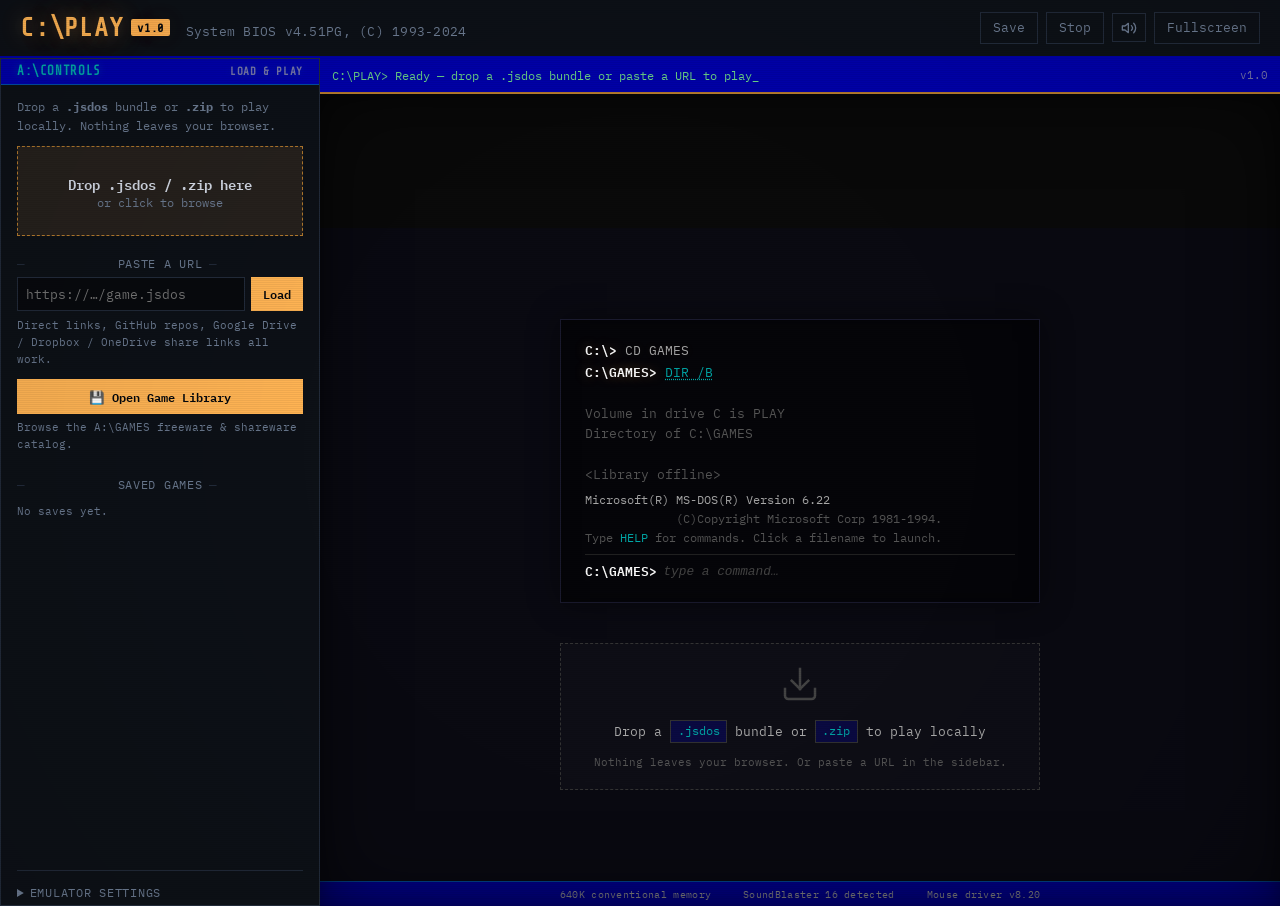
==== commit edbabaf3: "Embed interactive terminal inline in boot screen Replaces the TERMINAL link (which navigated to a fu" ====
--- a/index.html
+++ b/index.html
@@ -24,7 +24,7 @@
   <meta name="apple-mobile-web-app-title" content="C:\PLAY" />
   <meta property="og:type" content="website" />
   <meta property="og:title" content="C:\PLAY — Play DOS Games in Your Browser" />
-  <meta property="og:description" content="Free online DOS emulator. Play classic DOS games instantly — no download, no install." />
+  <meta property="og:description" content="Free online DOS emulator. Play classic DOS games instantly — no download, no install. Drag-and-drop your own games or browse the curated freeware library." />
   <meta property="og:url" content="https://playdosgames.xyz/" />
   <meta property="og:image" content="https://playdosgames.xyz/assets/og-preview.png" />
   <meta property="og:site_name" content="C:\PLAY" />
@@ -32,7 +32,65 @@
   <meta name="twitter:title" content="C:\PLAY — Play DOS Games in Your Browser" />
   <meta name="twitter:description" content="Free online DOS emulator. Play classic DOS games instantly in your browser." />
   <meta name="twitter:image" content="https://playdosgames.xyz/assets/og-preview.png" />
-  <script type="application/ld+json">{"@context":"https://schema.org","@type":"WebApplication","name":"C:\\PLAY","url":"https://playdosgames.xyz/","description":"Free online DOS game emulator.","applicationCategory":"GameApplication","operatingSystem":"Any (browser-based)","offers":{"@type":"Offer","price":"0","priceCurrency":"USD"}}</script>
+  <script type="application/ld+json">
+  {
+    "@context": "https://schema.org",
+    "@type": "WebApplication",
+    "name": "C:\\PLAY",
+    "url": "https://playdosgames.xyz/",
+    "description": "Free online DOS game emulator. Play classic DOS games instantly in your browser with no download or install required.",
+    "applicationCategory": "GameApplication",
+    "operatingSystem": "Any (browser-based)",
+    "offers": { "@type": "Offer", "price": "0", "priceCurrency": "USD" },
+    "browserRequirements": "Requires a modern web browser with JavaScript enabled",
+    "aggregateRating": {
+      "@type": "AggregateRating",
+      "ratingValue": "4.8",
+      "ratingCount": "150",
+      "bestRating": "5"
+    },
+    "featureList": ["Save/Load game states", "Drag-and-drop game loading", "Sound emulation", "Fullscreen mode", "Cloud URL loading"],
+    "screenshot": "https://playdosgames.xyz/assets/og-preview.png",
+    "softwareVersion": "1.0",
+    "author": {
+      "@type": "Organization",
+      "name": "C:\\PLAY",
+      "url": "https://playdosgames.xyz/"
+    }
+  }
+  </script>
+  <script type="application/ld+json">
+  {
+    "@context": "https://schema.org",
+    "@type": "FAQPage",
+    "mainEntity": [
+      {
+        "@type": "Question",
+        "name": "How do I play DOS games in my browser?",
+        "acceptedAnswer": {
+          "@type": "Answer",
+          "text": "Simply drag and drop a .jsdos or .zip game bundle onto the C:\\PLAY player, or paste a direct URL to a game file. No download or installation is required — games run entirely in your browser."
+        }
+      },
+      {
+        "@type": "Question",
+        "name": "Is C:\\PLAY free to use?",
+        "acceptedAnswer": {
+          "@type": "Answer",
+          "text": "Yes, C:\\PLAY is completely free. It runs DOS games directly in your browser using the js-dos emulator. No account or payment required."
+        }
+      },
+      {
+        "@type": "Question",
+        "name": "Can I save my game progress?",
+        "acceptedAnswer": {
+          "@type": "Answer",
+          "text": "Yes! Click the Save button while a game is running to save your progress. Your saves are stored locally in your browser and you can load them anytime."
+        }
+      }
+    ]
+  }
+  </script>
   <link rel="icon" href="data:image/svg+xml,<svg xmlns='http://www.w3.org/2000/svg' viewBox='0 0 100 100'><text y='.9em' font-size='90'>&#x1F579;</text></svg>" />
   <link rel="preconnect" href="https://v8.js-dos.com" />
   <link rel="preconnect" href="https://fonts.googleapis.com" />
@@ -121,10 +179,11 @@
                 <p class="dos-line dos-muted"> Directory of C:\GAMES</p>
                 <p class="dos-line dos-muted">&nbsp;</p>
                 <div id="featuredGamesTerminal"><p class="dos-line dos-muted"> &lt;Loading library...&gt;</p></div>
-                <p class="dos-line">&nbsp;</p>
-                <p class="dos-line"><span class="dos-prompt">C:\GAMES&gt;</span> <button id="openDosTerminalBtn" class="dos-cmd-btn" title="Open interactive DOS terminal">TERMINAL</button></p>
-                <p class="dos-line"><span class="dos-prompt">C:\GAMES&gt;</span> <span class="dos-cursor">_</span></p>
-                <p class="dos-line dos-muted" style="margin-top:0.4rem;font-size:0.72rem">&uarr; <span style="color:#00a8a8">DIR /B</span> = visual browser &nbsp;&mdash;&nbsp; <span style="color:#00a8a8">TERMINAL</span> = type real DOS commands</p>
+                <div class="dit-output" id="ditOutput"></div>
+                <div class="dit-input-line dit-input-line--embedded">
+                  <span class="dit-prompt-label" id="ditPromptLabel">C:\GAMES&gt;</span>
+                  <input id="ditInput" class="dit-input" type="text" autocomplete="off" spellcheck="false" placeholder="type a command…" />
+                </div>
               </div>
               <div id="featuredGameCards" class="featured-game-cards" hidden></div>
               <div class="dos-dropzone-area" id="playerDropzone">
@@ -161,19 +220,6 @@
           <div class="fb-cmdline"><span class="fb-prompt">C:\GAMES&gt;</span><span class="dos-cursor">_</span></div>
         </div>
 
-        <!-- Interactive DOS Terminal -->
-        <div id="dosTerminalInteractive" class="dos-interactive-terminal" hidden>
-          <div class="dit-header">
-            <span class="dit-title">C:\GAMES</span>
-            <span class="dit-subtitle">MS-DOS 6.22 &mdash; type HELP for commands</span>
-            <button id="ditCloseBtn" class="fb-close-hint" type="button">[ESC] Exit</button>
-          </div>
-          <div class="dit-output" id="ditOutput"></div>
-          <div class="dit-input-line">
-            <span class="dit-prompt" id="ditPromptLabel">C:\GAMES&gt;</span>
-            <input id="ditInput" class="dit-input" type="text" autocomplete="off" spellcheck="false" />
-          </div>
-        </div>
 
       </div>
     </section>
--- a/styles.css
+++ b/styles.css
@@ -1,9 +1,8 @@
-/* ── C:\PLAY — CRT-inspired DOS player ────────────────────────────────────── */
-
-/* ── Fonts ──────────────────────────────────────────────────────── */
+/* ── C:\PLAY — CRT-inspired DOS player ──────────────────────────────────────────── */
+
 @import url('https://fonts.googleapis.com/css2?family=IBM+Plex+Mono:wght@400;500;600;700&family=Share+Tech+Mono&display=swap');
 
-/* ── Tokens ────────────────────────────────────────────────────── */
+/* ── Tokens ───────────────────────────────────────────────────────────────────── */
 :root {
   --bg: #05080d;
   --panel: #0d1117;
@@ -28,13 +27,13 @@
   --dos-white: #fcfcfc;
 }
 
+/* ── Tints ─────────────────────────────────────────────────────────────────────── */
 [data-tint="amber"] {
   --accent: #ffb454;
   --accent-dim: #b37a2e;
   --accent-soft: rgba(255, 180, 84, 0.10);
   --accent-glow: rgba(255, 180, 84, 0.35);
 }
-
 [data-tint="green"] {
   --accent: #4af060;
   --accent-dim: #2a8a38;
@@ -42,7 +41,6 @@
   --accent-glow: rgba(74, 240, 96, 0.30);
   --crt-glow: 0 0 60px rgba(74, 240, 96, 0.06), 0 0 120px rgba(74, 240, 96, 0.03);
 }
-
 [data-tint="ice"] {
   --accent: #5ad4f5;
   --accent-dim: #2e8fa6;
@@ -51,12 +49,8 @@
   --crt-glow: 0 0 60px rgba(90, 212, 245, 0.06), 0 0 120px rgba(90, 212, 245, 0.03);
 }
 
-/* ── Reset ───────────────────────────────────────────────────────── */
-*,
-*::before,
-*::after {
-  box-sizing: border-box;
-}
+/* ── Reset ────────────────────────────────────────────────────────────────────── */
+*,*::before,*::after { box-sizing: border-box; }
 
 body {
   margin: 0;
@@ -68,60 +62,32 @@
   overflow-x: hidden;
 }
 
-/* ── CRT Scanlines ───────────────────────────────────────────── */
+/* ── CRT scanlines ────────────────────────────────────────────────────────────── */
 .scanlines {
   pointer-events: none;
   position: fixed;
   inset: 0;
   z-index: 100;
-  background:
-    repeating-linear-gradient(0deg,
-      transparent,
-      transparent 1px,
-      rgba(0, 0, 0, 0.15) 1px,
-      rgba(0, 0, 0, 0.15) 2px);
+  background: repeating-linear-gradient(0deg, transparent, transparent 1px, rgba(0,0,0,0.15) 1px, rgba(0,0,0,0.15) 2px);
   opacity: 0.4;
 }
-
 .scanlines::after {
   content: "";
   position: absolute;
   inset: 0;
-  background: radial-gradient(circle at center, transparent 40%, rgba(0, 0, 0, 0.2) 100%);
+  background: radial-gradient(circle at center, transparent 40%, rgba(0,0,0,0.2) 100%);
   pointer-events: none;
   animation: flicker 0.15s infinite;
 }
-
 @keyframes flicker {
-  0% { opacity: 0.27861; }
-  5% { opacity: 0.34769; }
-  10% { opacity: 0.23604; }
-  15% { opacity: 0.90626; }
-  20% { opacity: 0.18128; }
-  25% { opacity: 0.83891; }
-  30% { opacity: 0.65583; }
-  35% { opacity: 0.57807; }
-  40% { opacity: 0.26559; }
-  45% { opacity: 0.84693; }
-  50% { opacity: 0.96019; }
-  55% { opacity: 0.08594; }
-  60% { opacity: 0.20313; }
-  65% { opacity: 0.71988; }
-  70% { opacity: 0.53455; }
-  75% { opacity: 0.37238; }
-  80% { opacity: 0.41423; }
-  85% { opacity: 0.1332; }
-  90% { opacity: 0.14424; }
-  95% { opacity: 0.69741; }
-  100% { opacity: 0.73037; }
-}
-
-/* ── Top bar ─────────────────────────────────────────────────────── */
-.top-bar,
-.layout {
-  position: relative;
-  z-index: 1;
-}
+  0%{opacity:0.27861} 5%{opacity:0.34769} 10%{opacity:0.23604} 15%{opacity:0.90626} 20%{opacity:0.18128}
+  25%{opacity:0.83891} 30%{opacity:0.65583} 35%{opacity:0.57807} 40%{opacity:0.26559} 45%{opacity:0.84693}
+  50%{opacity:0.96019} 55%{opacity:0.08594} 60%{opacity:0.20313} 65%{opacity:0.71988} 70%{opacity:0.53455}
+  75%{opacity:0.37238} 80%{opacity:0.41423} 85%{opacity:0.1332}  90%{opacity:0.14424} 95%{opacity:0.69741} 100%{opacity:0.73037}
+}
+
+/* ── Layout ────────────────────────────────────────────────────────────────────── */
+.top-bar, .layout { position: relative; z-index: 1; }
 
 .top-bar {
   display: flex;
@@ -132,12 +98,7 @@
   background: var(--panel);
 }
 
-.brand-wrap {
-  display: flex;
-  align-items: baseline;
-  gap: 1rem;
-}
-
+.brand-wrap { display: flex; align-items: baseline; gap: 1rem; }
 .brand {
   font-family: var(--font-display);
   font-size: 1.6rem;
@@ -149,25 +110,12 @@
   display: flex;
   align-items: center;
   gap: 0.5rem;
-}
-
-.brand span {
-  font-size: 0.75rem;
-  background: var(--accent);
-  color: var(--bg);
-  padding: 0.1rem 0.35rem;
-  border-radius: 2px;
-  vertical-align: middle;
-}
-
-.tagline {
-  margin: 0;
-  color: var(--muted);
-  font-size: 0.8rem;
-  letter-spacing: 0.02em;
-}
-
-/* ── Buttons ───────────────────────────────────────────────────────── */
+  animation: pulse-glow 4s ease-in-out infinite;
+}
+.brand span { font-size: 0.75rem; background: var(--accent); color: var(--bg); padding: 0.1rem 0.35rem; border-radius: 2px; vertical-align: middle; }
+.tagline { margin: 0; color: var(--muted); font-size: 0.8rem; letter-spacing: 0.02em; }
+
+/* ── Buttons ───────────────────────────────────────────────────────────────────── */
 .ghost-btn {
   font-family: var(--font-mono);
   font-size: 0.8rem;
@@ -182,442 +130,111 @@
   align-items: center;
   gap: 0.4rem;
 }
-
-.ghost-btn:hover {
-  color: var(--accent);
-  border-color: var(--accent-dim);
-  box-shadow: 0 0 12px var(--accent-soft);
-}
-
-.ghost-btn:active {
-  transform: scale(0.97);
-}
-
-.top-bar-actions {
-  display: flex;
-  gap: 0.5rem;
-  align-items: center;
-}
-
-/* ── Sound Toggle Indicator ──────────────────────────────────── */
-.sound-toggle {
-  padding: 0.35rem 0.5rem;
-  line-height: 0;
-}
-
+.ghost-btn:hover { color: var(--accent); border-color: var(--accent-dim); box-shadow: 0 0 12px var(--accent-soft); }
+.ghost-btn:active { transform: scale(0.97); }
+.top-bar-actions { display: flex; gap: 0.5rem; align-items: center; }
+
+.sound-toggle { padding: 0.35rem 0.5rem; line-height: 0; }
 .sound-toggle .sound-icon { display: none; }
 .sound-toggle .sound-on-icon { display: block; }
 .sound-toggle.muted .sound-on-icon { display: none; }
 .sound-toggle.muted .sound-off-icon { display: block; }
-.sound-toggle.muted { color: var(--err); border-color: rgba(255, 107, 107, 0.3); }
+.sound-toggle.muted { color: var(--err); border-color: rgba(255,107,107,0.3); }
 
 #playerShell:fullscreen .sound-toggle-fullscreen { display: block; }
-
 .sound-toggle-fullscreen {
-  display: none;
-  position: absolute;
-  top: 10px;
-  right: 10px;
-  z-index: 20;
-  background: rgba(0, 0, 0, 0.6);
-  border: 1px solid rgba(255, 255, 255, 0.2);
-  color: var(--dos-grey);
-  padding: 0.4rem 0.5rem;
-  cursor: pointer;
-  font-family: var(--font-mono);
-  font-size: 0.8rem;
-  line-height: 0;
-  transition: opacity 0.3s ease, color var(--transition), border-color var(--transition);
-  border-radius: 0;
-}
-
+  display: none; position: absolute; top: 10px; right: 10px; z-index: 20;
+  background: rgba(0,0,0,0.6); border: 1px solid rgba(255,255,255,0.2);
+  color: var(--dos-grey); padding: 0.4rem 0.5rem; cursor: pointer;
+  font-family: var(--font-mono); font-size: 0.8rem; line-height: 0;
+  transition: opacity 0.3s ease, color var(--transition), border-color var(--transition); border-radius: 0;
+}
 .sound-toggle-fullscreen:hover { color: var(--accent); border-color: var(--accent-dim); }
 .sound-toggle-fullscreen .sound-icon { display: none; }
 .sound-toggle-fullscreen .sound-on-icon { display: block; }
 .sound-toggle-fullscreen.muted .sound-on-icon { display: none; }
 .sound-toggle-fullscreen.muted .sound-off-icon { display: block; }
-.sound-toggle-fullscreen.muted { color: var(--err); border-color: rgba(255, 107, 107, 0.3); }
-
-/* ── Layout ───────────────────────────────────────────────────────── */
-.layout {
-  display: grid;
-  gap: 0;
-  grid-template-columns: 320px 1fr;
-  height: calc(100vh - 52px);
-}
-
-.panel {
-  background: var(--panel);
-  border: 1px solid var(--panel-border);
-}
-
-/* ── Controls sidebar ──────────────────────────────────────────── */
-.controls-panel {
-  padding: 0;
-  overflow: hidden;
-  border-right: 1px solid var(--panel-border);
-  border-radius: 0;
-  display: flex;
-  flex-direction: column;
-  height: 100%;
-}
-
-.controls-hdr {
-  display: flex;
-  justify-content: space-between;
-  align-items: center;
-  background: var(--dos-blue);
-  color: var(--dos-cyan);
-  padding: 0.35rem 1rem;
-  font-family: var(--font-display);
-  font-size: 0.78rem;
-  font-weight: 600;
-  letter-spacing: 0.05em;
-  border-bottom: 1px solid #0050a8;
-  text-shadow: 0 0 10px rgba(0, 168, 168, 0.4);
-  flex-shrink: 0;
-}
-
-.controls-hdr-sub {
-  color: var(--dos-grey);
-  font-size: 0.68rem;
-  opacity: 0.7;
-}
-
-.controls-body {
-  padding: 0.75rem 1rem 0;
-  overflow-y: auto;
-  flex: 1;
-  display: flex;
-  flex-direction: column;
-  min-height: 0;
-}
-
-.subtle {
-  color: var(--muted);
-  margin: 0 0 0.75rem;
-  font-size: 0.78rem;
-  line-height: 1.5;
-}
-
-/* ── Dropzone ──────────────────────────────────────────────────────── */
+.sound-toggle-fullscreen.muted { color: var(--err); border-color: rgba(255,107,107,0.3); }
+
+.layout { display: grid; gap: 0; grid-template-columns: 320px 1fr; height: calc(100vh - 52px); }
+.panel { background: var(--panel); border: 1px solid var(--panel-border); }
+
+/* ── Controls panel ────────────────────────────────────────────────────────────── */
+.controls-panel { padding: 0; overflow: hidden; border-right: 1px solid var(--panel-border); border-radius: 0; display: flex; flex-direction: column; height: 100%; }
+.controls-hdr { display: flex; justify-content: space-between; align-items: center; background: var(--dos-blue); color: var(--dos-cyan); padding: 0.35rem 1rem; font-family: var(--font-display); font-size: 0.78rem; font-weight: 600; letter-spacing: 0.05em; border-bottom: 1px solid #0050a8; text-shadow: 0 0 10px rgba(0,168,168,0.4); flex-shrink: 0; }
+.controls-hdr-sub { color: var(--dos-grey); font-size: 0.68rem; opacity: 0.7; }
+.controls-body { padding: 0.75rem 1rem 0; overflow-y: auto; flex: 1; display: flex; flex-direction: column; min-height: 0; }
+.subtle { color: var(--muted); margin: 0 0 0.75rem; font-size: 0.78rem; line-height: 1.5; }
+
 .dropzone {
-  border: 1px dashed var(--accent-dim);
-  border-radius: var(--radius);
-  background: var(--accent-soft);
-  min-height: 90px;
-  display: grid;
-  place-content: center;
-  text-align: center;
-  cursor: pointer;
-  margin-bottom: 0.75rem;
-  transition: border-color var(--transition), background var(--transition), box-shadow var(--transition);
-  padding: 0.75rem;
-}
-
-.dropzone:hover {
-  border-color: var(--accent);
-  background: rgba(255, 180, 84, 0.06);
-  box-shadow: inset 0 0 30px var(--accent-soft);
-}
-
-.dropzone.dragging {
-  border-color: var(--accent);
-  background: rgba(255, 180, 84, 0.12);
-  box-shadow: inset 0 0 40px var(--accent-soft), 0 0 20px var(--accent-soft);
-}
-
+  border: 1px dashed var(--accent-dim); border-radius: var(--radius); background: var(--accent-soft);
+  min-height: 90px; display: grid; place-content: center; text-align: center; cursor: pointer;
+  margin-bottom: 0.75rem; transition: border-color var(--transition), background var(--transition), box-shadow var(--transition); padding: 0.75rem;
+}
+.dropzone:hover { border-color: var(--accent); background: rgba(255,180,84,0.06); box-shadow: inset 0 0 30px var(--accent-soft); }
+.dropzone.dragging { border-color: var(--accent); background: rgba(255,180,84,0.12); box-shadow: inset 0 0 40px var(--accent-soft), 0 0 20px var(--accent-soft); }
 .dropzone input { display: none; }
 .drop-title { font-weight: 600; font-size: 0.85rem; color: var(--text); }
 .drop-subtitle { color: var(--muted); font-size: 0.75rem; }
 
-/* ── Sections ──────────────────────────────────────────────────────── */
-.section-title {
-  display: flex;
-  align-items: center;
-  gap: 0.4rem;
-  color: var(--muted);
-  font-size: 0.72rem;
-  text-transform: uppercase;
-  letter-spacing: 0.06em;
-  margin: 0.5rem 0 0.35rem;
-  white-space: nowrap;
-  overflow: hidden;
-}
-
-.section-title::before,
-.section-title::after {
-  content: "─";
-  flex: 1;
-  color: var(--panel-border);
-  overflow: hidden;
-  letter-spacing: -0.05em;
-}
-
-/* ── URL loader ────────────────────────────────────────────────────── */
+.section-title { display: flex; align-items: center; gap: 0.4rem; color: var(--muted); font-size: 0.72rem; text-transform: uppercase; letter-spacing: 0.06em; margin: 0.5rem 0 0.35rem; white-space: nowrap; overflow: hidden; }
+.section-title::before, .section-title::after { content: "─"; flex: 1; color: var(--panel-border); overflow: hidden; letter-spacing: -0.05em; }
+
 .url-loader { margin-bottom: 0.75rem; }
 .url-row { display: grid; grid-template-columns: 1fr auto; gap: 0.35rem; }
 
-/* ── Action button (primary) ─────────────────────────────────────────── */
-.action-btn {
-  font-family: var(--font-mono);
-  font-size: 0.78rem;
-  background: var(--accent);
-  color: var(--bg);
-  font-weight: 600;
-  border: none;
-  border-radius: var(--radius);
-  padding: 0.45rem 0.75rem;
-  cursor: pointer;
-  white-space: nowrap;
-  transition: background var(--transition), box-shadow var(--transition), transform 60ms ease;
-}
-
+.action-btn { font-family: var(--font-mono); font-size: 0.78rem; background: var(--accent); color: var(--bg); font-weight: 600; border: none; border-radius: var(--radius); padding: 0.45rem 0.75rem; cursor: pointer; white-space: nowrap; transition: background var(--transition), box-shadow var(--transition), transform 60ms ease; }
 .action-btn:hover { box-shadow: 0 0 16px var(--accent-glow); filter: brightness(1.1); }
 .action-btn:active { transform: scale(0.96); }
 .action-btn:disabled { opacity: 0.4; cursor: not-allowed; box-shadow: none; filter: none; }
-
 .library-section { margin-bottom: 1rem; }
 
-/* ── Forms ─────────────────────────────────────────────────────────── */
-input,
-select {
-  font-family: var(--font-mono);
-  font-size: 0.8rem;
-  color: var(--text);
-  background: rgba(0, 0, 0, 0.4);
-  border: 1px solid var(--panel-border);
-  border-radius: var(--radius);
-  padding: 0.4rem 0.5rem;
-  transition: border-color var(--transition);
-}
-
-input:focus,
-select:focus {
-  outline: none;
-  border-color: var(--accent-dim);
-  box-shadow: 0 0 0 2px var(--accent-soft);
-}
-
-/* ── Settings ──────────────────────────────────────────────────────── */
-.settings {
-  margin-top: auto;
-  border-top: 1px solid var(--panel-border);
-  padding-top: 0.6rem;
-}
-
-.settings summary {
-  font-size: 0.75rem;
-  text-transform: uppercase;
-  letter-spacing: 0.06em;
-  color: var(--muted);
-  cursor: pointer;
-  padding: 0.3rem 0;
-  transition: color var(--transition);
-}
-
+input, select {
+  font-family: var(--font-mono); font-size: 0.8rem; color: var(--text);
+  background: rgba(0,0,0,0.4); border: 1px solid var(--panel-border);
+  border-radius: var(--radius); padding: 0.4rem 0.5rem; transition: border-color var(--transition);
+}
+input:focus, select:focus { outline: none; border-color: var(--accent-dim); box-shadow: 0 0 0 2px var(--accent-soft); }
+
+.settings { margin-top: auto; border-top: 1px solid var(--panel-border); padding-top: 0.6rem; }
+.settings summary { font-size: 0.75rem; text-transform: uppercase; letter-spacing: 0.06em; color: var(--muted); cursor: pointer; padding: 0.3rem 0; transition: color var(--transition); }
 .settings summary:hover { color: var(--text); }
-
-.settings-grid {
-  margin-top: 0.5rem;
-  display: grid;
-  grid-template-columns: 1fr 1fr;
-  gap: 0.5rem;
-}
-
-.settings-grid label {
-  display: grid;
-  gap: 0.2rem;
-  font-size: 0.72rem;
-  color: var(--muted);
-}
-
-.small-note {
-  color: var(--muted);
-  font-size: 0.7rem;
-  line-height: 1.5;
-  margin: 0.35rem 0 0;
-}
-
-/* ── Player area ─────────────────────────────────────────────────────── */
-.player-panel {
-  padding: 0;
-  display: grid;
-  grid-template-rows: auto 1fr;
-  background: #000;
-  border: none;
-  border-radius: 0;
-  position: relative;
-  min-height: 0;
-}
-
-.player-topline {
-  display: flex;
-  justify-content: space-between;
-  align-items: center;
-  padding: 0.4rem 0.75rem;
-  background: var(--dos-blue);
-  border-bottom: 2px solid var(--accent-dim);
-  min-height: 36px;
-}
-
+.settings-grid { margin-top: 0.5rem; display: grid; grid-template-columns: 1fr 1fr; gap: 0.5rem; }
+.settings-grid label { display: grid; gap: 0.2rem; font-size: 0.72rem; color: var(--muted); }
+.small-note { color: var(--muted); font-size: 0.7rem; line-height: 1.5; margin: 0.35rem 0 0; }
+
+/* ── Player panel ─────────────────────────────────────────────────────────────── */
+.player-panel { padding: 0; display: grid; grid-template-rows: auto 1fr; background: #000; border: none; border-radius: 0; position: relative; min-height: 0; }
+.player-topline { display: flex; justify-content: space-between; align-items: center; padding: 0.4rem 0.75rem; background: var(--dos-blue); border-bottom: 2px solid var(--accent-dim); min-height: 36px; }
 #statusText { margin: 0; font-size: 0.78rem; color: var(--dos-grey); font-family: var(--font-mono); }
 #statusText.error { color: var(--err); }
 #statusText.ok { color: var(--ok); }
 
-#playerShell {
-  overflow: hidden;
-  background: #0a0a0a;
-  position: relative;
-  display: grid;
-  place-items: center;
-  transition: box-shadow 0.2s ease;
-}
-
-#playerShell.player-dragging {
-  box-shadow: inset 0 0 60px rgba(255, 180, 84, 0.15), inset 0 0 120px rgba(255, 180, 84, 0.05);
-}
-
-#playerShell.player-dragging .dos-dropzone-area { border-color: var(--accent); background: rgba(255, 180, 84, 0.08); }
+#playerShell { overflow: hidden; background: #0a0a0a; position: relative; display: grid; place-items: center; transition: box-shadow 0.2s ease; }
+#playerShell.player-dragging { box-shadow: inset 0 0 60px rgba(255,180,84,0.15), inset 0 0 120px rgba(255,180,84,0.05); }
+#playerShell.player-dragging .dos-dropzone-area { border-color: var(--accent); background: rgba(255,180,84,0.08); }
 #playerShell.player-dragging .dos-drop-icon { color: var(--accent); transform: translateY(3px); }
-
-#dos-player {
-  width: 100%;
-  height: 100%;
-  display: flex !important;
-  align-items: center;
-  justify-content: center;
-  cursor: none;
-}
-
+#dos-player { width: 100%; height: 100%; display: flex !important; align-items: center; justify-content: center; cursor: none; }
 #dos-player canvas { cursor: none; }
 #dos-player div { width: 100%; height: 100%; }
 
-/* ── Empty state (DOS boot screen) ───────────────────────────────── */
-.empty-state {
-  display: flex;
-  flex-direction: column;
-  align-items: center;
-  justify-content: center;
-  width: 100%;
-  height: 100%;
-  padding: 0;
-  user-select: none;
-}
-
-.dos-boot-screen {
-  display: flex;
-  flex-direction: column;
-  width: 100%;
-  height: 100%;
-  background: #0a0a12;
-  font-family: var(--font-mono);
-}
-
-.dos-header {
-  display: flex;
-  justify-content: space-between;
-  align-items: center;
-  background: var(--dos-blue);
-  color: var(--dos-cyan);
-  padding: 0.35rem 1rem;
-  font-size: 0.78rem;
-  font-weight: 600;
-  letter-spacing: 0.05em;
-  border-bottom: 1px solid #0050a8;
-  flex-shrink: 0;
-}
-
-.dos-header-title { text-shadow: 0 0 10px rgba(0, 168, 168, 0.4); }
+/* ── Boot screen ───────────────────────────────────────────────────────────────── */
+.empty-state { display: flex; flex-direction: column; align-items: center; justify-content: center; width: 100%; height: 100%; padding: 0; user-select: none; }
+.dos-boot-screen { display: flex; flex-direction: column; width: 100%; height: 100%; background: #0a0a12; font-family: var(--font-mono); }
+
+.dos-header { display: flex; justify-content: space-between; align-items: center; background: var(--dos-blue); color: var(--dos-cyan); padding: 0.35rem 1rem; font-size: 0.78rem; font-weight: 600; letter-spacing: 0.05em; border-bottom: 1px solid #0050a8; flex-shrink: 0; }
+.dos-header-title { text-shadow: 0 0 10px rgba(0,168,168,0.4); }
 .dos-header-ver { font-size: 0.68rem; color: var(--dos-grey); opacity: 0.7; }
 
-.dos-body {
-  flex: 1;
-  display: flex;
-  flex-direction: column;
-  justify-content: center;
-  align-items: center;
-  gap: 1.25rem;
-  padding: 1.5rem 2rem;
-  min-height: 0;
-  overflow-y: auto;
-}
-
-.dos-terminal {
-  width: 100%;
-  max-width: 480px;
-  padding: 1.25rem 1.5rem;
-  border: 1px solid #1a1a2e;
-  background: rgba(0, 0, 0, 0.5);
-  box-shadow: 0 0 30px rgba(0, 0, 0, 0.4), inset 0 0 20px rgba(0, 0, 0, 0.3);
-  cursor: text;
-}
-
-.dos-line {
-  margin: 0;
-  font-size: 0.8rem;
-  line-height: 1.6;
-  color: var(--dos-grey);
-  font-family: var(--font-mono);
-  text-shadow: 0 0 8px var(--accent-soft);
-}
-
-.dos-prompt {
-  color: var(--dos-white);
-  font-weight: 600;
-  text-shadow: 0 0 12px var(--accent-glow);
-}
-
+.dos-body { flex: 1; display: flex; flex-direction: column; justify-content: center; align-items: center; gap: 1.25rem; padding: 1.5rem 2rem; min-height: 0; overflow-y: auto; }
+.dos-terminal { width: 100%; max-width: 480px; padding: 1.25rem 1.5rem; border: 1px solid #1a1a2e; background: rgba(0,0,0,0.5); box-shadow: 0 0 30px rgba(0,0,0,0.4), inset 0 0 20px rgba(0,0,0,0.3); }
+
+.dos-line { margin: 0; font-size: 0.8rem; line-height: 1.6; color: var(--dos-grey); font-family: var(--font-mono); text-shadow: 0 0 8px var(--accent-soft); }
+.dos-prompt { color: var(--dos-white); font-weight: 600; text-shadow: 0 0 12px var(--accent-glow); }
 .dos-muted { color: #555; text-shadow: none; }
 
-/* ── Typeable terminal prompt line ───────────────────────────────────── */
-.terminal-input-line {
-  display: flex;
-  align-items: baseline;
-  gap: 0.4rem;
-}
-
-.terminal-input {
-  background: transparent !important;
-  border: none !important;
-  outline: none !important;
-  box-shadow: none !important;
-  color: var(--dos-grey);
-  font-family: var(--font-mono);
-  font-size: 0.8rem;
-  line-height: 1.6;
-  caret-color: var(--accent);
-  padding: 0 !important;
-  margin: 0;
-  width: 100%;
-  vertical-align: baseline;
-  text-shadow: 0 0 8px var(--accent-soft);
-  border-radius: 0 !important;
-  transition: none !important;
-}
-
-.terminal-input:focus {
-  outline: none !important;
-  box-shadow: none !important;
-  border-color: transparent !important;
-}
-
-.terminal-input::placeholder {
-  color: #444;
-  font-style: normal;
-}
-
-/* ── Terminal boot sequence animation ─────────────────────────────────── */
-@keyframes termReveal {
-  from { opacity: 0; transform: translateX(-4px); }
-  to   { opacity: 1; transform: none; }
-}
-
-.dos-terminal > * {
-  opacity: 0;
-  animation: termReveal 0.15s ease forwards;
-}
-
+@keyframes termReveal { from { opacity: 0; transform: translateX(-4px); } to { opacity: 1; transform: none; } }
+.dos-terminal > * { opacity: 0; animation: termReveal 0.15s ease forwards; }
 .dos-terminal > :nth-child(1)  { animation-delay: 0.10s; }
 .dos-terminal > :nth-child(2)  { animation-delay: 0.40s; }
 .dos-terminal > :nth-child(3)  { animation-delay: 0.60s; }
@@ -629,171 +246,80 @@
 .dos-terminal > :nth-child(9)  { animation-delay: 1.35s; }
 .dos-terminal > :nth-child(10) { animation-delay: 1.45s; }
 .dos-terminal > :nth-child(11) { animation-delay: 1.55s; }
-
-.dos-cursor {
-  display: inline-block;
-  color: var(--dos-grey);
-  animation: blink-cursor 1s step-end infinite;
-}
-
-@keyframes blink-cursor {
-  0%, 100% { opacity: 1; }
-  50% { opacity: 0; }
-}
-
-/* ── Featured game cards in boot screen ────────────────────────────── */
-.featured-game-cards {
-  display: grid;
-  grid-template-columns: repeat(3, 1fr);
-  gap: 0.4rem;
-  width: 100%;
-  max-width: 480px;
-}
-
-.featured-card {
-  background: rgba(255, 255, 255, 0.02);
-  border: 1px solid var(--panel-border);
-  padding: 0;
-  cursor: pointer;
-  text-align: left;
-  overflow: hidden;
-  display: flex;
-  flex-direction: column;
-  font-family: var(--font-mono);
-  transition: border-color var(--transition), box-shadow var(--transition), transform 60ms ease;
-}
-
+.dos-terminal > :nth-child(12) { animation-delay: 1.65s; }
+
+.dos-cursor { display: inline-block; color: var(--dos-grey); animation: blink-cursor 1s step-end infinite; }
+@keyframes blink-cursor { 0%, 100% { opacity: 1; } 50% { opacity: 0; } }
+
+/* ── Featured game cards ───────────────────────────────────────────────────────── */
+.featured-game-cards { display: grid; grid-template-columns: repeat(3, 1fr); gap: 0.4rem; width: 100%; max-width: 480px; }
+.featured-card { background: rgba(255,255,255,0.02); border: 1px solid var(--panel-border); padding: 0; cursor: pointer; text-align: left; overflow: hidden; display: flex; flex-direction: column; font-family: var(--font-mono); transition: border-color var(--transition), box-shadow var(--transition), transform 60ms ease; }
 .featured-card:hover { border-color: var(--accent-dim); box-shadow: 0 0 14px var(--accent-soft); transform: translateY(-2px); }
-.featured-card img { width: 100%; aspect-ratio: 4 / 3; object-fit: cover; display: block; background: #000; }
-.featured-card-title { font-size: 0.72rem; color: var(--text); padding: 0.2rem 0.35rem; white-space: nowrap; overflow: hidden; text-overflow: ellipsis; display: block; background: rgba(0, 0, 168, 0.2); letter-spacing: 0.02em; }
-
-/* ── Drop zone in player area ──────────────────────────────────────────── */
-.dos-dropzone-area {
-  width: 100%;
-  max-width: 480px;
-  display: flex;
-  flex-direction: column;
-  align-items: center;
-  gap: 0.75rem;
-  padding: 1.25rem 2rem;
-  border: 1px dashed #333;
-  background: rgba(255, 255, 255, 0.015);
-  transition: border-color 0.2s ease, background 0.2s ease;
-  cursor: default;
-}
-
+.featured-card img { width: 100%; aspect-ratio: 4/3; object-fit: cover; display: block; background: #000; }
+.featured-card-title { font-size: 0.72rem; color: var(--text); padding: 0.2rem 0.35rem; white-space: nowrap; overflow: hidden; text-overflow: ellipsis; display: block; background: rgba(0,0,168,0.2); letter-spacing: 0.02em; }
+
+/* ── Drop zone (player area) ─────────────────────────────────────────────────── */
+.dos-dropzone-area { width: 100%; max-width: 480px; display: flex; flex-direction: column; align-items: center; gap: 0.75rem; padding: 1.25rem 2rem; border: 1px dashed #333; background: rgba(255,255,255,0.015); transition: border-color 0.2s ease, background 0.2s ease; cursor: default; }
 .dos-drop-icon { color: #444; transition: color 0.2s ease, transform 0.3s ease; }
 .dos-drop-main { margin: 0; font-size: 0.82rem; color: var(--dos-grey); text-align: center; line-height: 1.5; }
-.dos-drop-main kbd { display: inline-block; background: rgba(0, 0, 168, 0.3); border: 1px solid #333; padding: 0.1rem 0.4rem; font-family: var(--font-mono); font-size: 0.75rem; color: var(--dos-cyan); }
+.dos-drop-main kbd { display: inline-block; background: rgba(0,0,168,0.3); border: 1px solid #333; padding: 0.1rem 0.4rem; font-family: var(--font-mono); font-size: 0.75rem; color: var(--dos-cyan); }
 .dos-drop-sub { margin: 0; font-size: 0.7rem; color: #555; text-align: center; }
 
-/* ── DOS Footer ─────────────────────────────────────────────────────────── */
-.dos-footer {
-  display: flex;
-  justify-content: center;
-  gap: 2rem;
-  background: var(--dos-blue);
-  color: var(--dos-grey);
-  padding: 0.3rem 1rem;
-  font-size: 0.65rem;
-  letter-spacing: 0.03em;
-  border-top: 1px solid #0050a8;
-  flex-shrink: 0;
-  opacity: 0.8;
-}
-
-/* ── Loading spinner ───────────────────────────────────────────────────── */
-.loading-overlay {
-  position: absolute;
-  inset: 0;
-  display: flex;
-  flex-direction: column;
-  align-items: center;
-  justify-content: center;
-  background: rgba(0, 0, 0, 0.85);
-  z-index: 10;
-  gap: 1rem;
-}
-
-.spinner {
-  width: 32px;
-  height: 32px;
-  border: 2px solid var(--panel-border);
-  border-top-color: var(--accent);
-  border-radius: 50%;
-  animation: spin 0.8s linear infinite;
-}
-
+.dos-footer { display: flex; justify-content: center; gap: 2rem; background: var(--dos-blue); color: var(--dos-grey); padding: 0.3rem 1rem; font-size: 0.65rem; letter-spacing: 0.03em; border-top: 1px solid #0050a8; flex-shrink: 0; opacity: 0.8; }
+
+/* ── Loading overlay ────────────────────────────────────────────────────────────── */
+.loading-overlay { position: absolute; inset: 0; display: flex; flex-direction: column; align-items: center; justify-content: center; background: rgba(0,0,0,0.85); z-index: 10; gap: 1rem; }
+.spinner { width: 32px; height: 32px; border: 2px solid var(--panel-border); border-top-color: var(--accent); border-radius: 50%; animation: spin 0.8s linear infinite; }
 @keyframes spin { to { transform: rotate(360deg); } }
 .loading-overlay p { margin: 0; font-family: var(--font-mono); font-size: 0.78rem; color: var(--accent); }
 
-#playerShell::after {
-  content: '';
-  position: absolute;
-  inset: 0;
-  pointer-events: none;
-  border-radius: inherit;
-  box-shadow: inset 0 0 80px rgba(0, 0, 0, 0.5), inset 0 0 20px rgba(0, 0, 0, 0.3);
-}
-
-@keyframes fadeIn {
-  from { opacity: 0; transform: translateY(4px); }
-  to { opacity: 1; transform: translateY(0); }
-}
-
+#playerShell::after { content: ''; position: absolute; inset: 0; pointer-events: none; border-radius: inherit; box-shadow: inset 0 0 80px rgba(0,0,0,0.5), inset 0 0 20px rgba(0,0,0,0.3); }
+
+/* ── Animations ─────────────────────────────────────────────────────────────────── */
+@keyframes fadeIn { from { opacity: 0; transform: translateY(4px); } to { opacity: 1; transform: translateY(0); } }
 @keyframes pulse-glow {
   0%, 100% { text-shadow: 0 0 20px var(--accent-glow), 0 0 40px var(--accent-glow); }
-  50% { text-shadow: 0 0 30px var(--accent-glow), 0 0 60px var(--accent-glow), 0 0 80px var(--accent-soft); }
-}
-
-.brand { animation: pulse-glow 4s ease-in-out infinite; }
-
+  50%       { text-shadow: 0 0 30px var(--accent-glow), 0 0 60px var(--accent-glow), 0 0 80px var(--accent-soft); }
+}
+
+/* ── Fullscreen ─────────────────────────────────────────────────────────────────── */
 #playerShell:fullscreen { background: #000; }
 #playerShell:fullscreen #dos-player { width: 100vw; height: 100vh; object-fit: contain; }
 #playerShell:fullscreen .loading-overlay { border-radius: 0; }
 
-/* ── Saved Games ─────────────────────────────────────────────────────────── */
+/* ── Saves ──────────────────────────────────────────────────────────────────────── */
 .saves-section { margin-bottom: 0.75rem; }
 #savesList { display: grid; gap: 0.35rem; max-height: 220px; overflow-y: auto; }
-
-.save-card {
-  display: grid;
-  grid-template-columns: auto 1fr auto;
-  gap: 0.5rem;
-  align-items: center;
-  background: rgba(255, 255, 255, 0.02);
-  border: 1px solid var(--panel-border);
-  border-radius: var(--radius);
-  padding: 0.4rem 0.5rem;
-  transition: border-color var(--transition), background var(--transition);
-}
-
+.save-card { display: grid; grid-template-columns: auto 1fr auto; gap: 0.5rem; align-items: center; background: rgba(255,255,255,0.02); border: 1px solid var(--panel-border); border-radius: var(--radius); padding: 0.4rem 0.5rem; transition: border-color var(--transition), background var(--transition); }
 .save-card:hover { border-color: var(--accent-dim); background: var(--accent-soft); }
 .save-thumb { width: 48px; height: 36px; object-fit: cover; border-radius: 3px; border: 1px solid var(--panel-border); background: #000; }
 .save-info { display: flex; flex-direction: column; gap: 0.1rem; min-width: 0; }
 .save-name { font-size: 0.75rem; font-weight: 600; color: var(--text); white-space: nowrap; overflow: hidden; text-overflow: ellipsis; }
 .save-date { font-size: 0.65rem; color: var(--muted); }
 .save-actions { display: flex; gap: 0.25rem; }
-.save-load-btn { font-size: 0.68rem; padding: 0.25rem 0.5rem; }
-.save-del-btn { font-size: 0.68rem; padding: 0.25rem 0.4rem; color: var(--err); border-color: transparent; }
-.save-del-btn:hover { color: var(--err); border-color: var(--err); box-shadow: none; }
-
-/* ── Library Modal ────────────────────────────────────────────────────────── */
+
+/* ── Library modal ─────────────────────────────────────────────────────────────── */
 .library-modal { position: fixed; inset: 0; z-index: 200; display: flex; flex-direction: column; background: var(--bg); }
 .library-modal[hidden] { display: none; }
 .library-modal-bar { display: flex; justify-content: space-between; align-items: center; padding: 0.5rem 1rem; background: var(--panel); border-bottom: 1px solid var(--panel-border); flex-shrink: 0; }
 .library-modal-title { font-family: var(--font-display); font-size: 0.9rem; color: var(--accent); letter-spacing: 0.03em; }
 .library-frame { flex: 1; border: none; width: 100%; min-height: 0; }
 
-/* ── Game crash overlay ─────────────────────────────────────────────────── */
-.game-crash-overlay { position: absolute; inset: 0; display: flex; align-items: center; justify-content: center; background: rgba(0, 0, 0, 0.88); z-index: 15; animation: fadeIn 0.2s ease; }
-.crash-box { border: 1px solid var(--err); background: rgba(18, 4, 4, 0.97); padding: 1.75rem 2rem; max-width: 380px; width: 90%; text-align: center; box-shadow: 0 0 40px rgba(255, 107, 107, 0.25), inset 0 0 20px rgba(255, 107, 107, 0.04); }
-.crash-title { margin: 0 0 0.75rem; font-family: var(--font-display); font-size: 1rem; font-weight: 700; color: var(--err); letter-spacing: 0.1em; text-shadow: 0 0 16px rgba(255, 107, 107, 0.5); }
+/* ── Game crash overlay ───────────────────────────────────────────────────────── */
+.game-crash-overlay { position: absolute; inset: 0; display: flex; align-items: center; justify-content: center; background: rgba(0,0,0,0.88); z-index: 15; animation: fadeIn 0.2s ease; }
+.crash-box { border: 1px solid var(--err); background: rgba(18,4,4,0.97); padding: 1.75rem 2rem; max-width: 380px; width: 90%; text-align: center; box-shadow: 0 0 40px rgba(255,107,107,0.25), inset 0 0 20px rgba(255,107,107,0.04); }
+.crash-title { margin: 0 0 0.75rem; font-family: var(--font-display); font-size: 1rem; font-weight: 700; color: var(--err); letter-spacing: 0.1em; text-shadow: 0 0 16px rgba(255,107,107,0.5); }
 .crash-msg { margin: 0 0 1.25rem; font-size: 0.75rem; color: var(--dos-grey); line-height: 1.7; white-space: pre-line; }
-.crash-dismiss { font-size: 0.75rem; color: var(--err); border-color: rgba(255, 107, 107, 0.4); }
-.crash-dismiss:hover { color: var(--err); border-color: var(--err); box-shadow: 0 0 12px rgba(255, 107, 107, 0.3); }
-
-/* ── Responsive ───────────────────────────────────────────────────────────── */
+.crash-dismiss { font-size: 0.75rem; color: var(--err); border-color: rgba(255,107,107,0.4); }
+.crash-dismiss:hover { color: var(--err); border-color: var(--err); box-shadow: 0 0 12px rgba(255,107,107,0.3); }
+
+/* ── Misc ───────────────────────────────────────────────────────────────────────── */
+.player-topline-ver { font-size: 0.68rem; color: var(--dos-grey); opacity: 0.7; font-family: var(--font-mono); flex-shrink: 0; }
+
+.dos-cmd-btn { background: none; border: none; color: var(--dos-cyan); font-family: var(--font-mono); font-size: inherit; cursor: pointer; padding: 0; text-decoration: underline; text-decoration-style: dotted; text-underline-offset: 2px; }
+.dos-cmd-btn:hover { color: var(--dos-white); }
+
+/* ── Responsive ────────────────────────────────────────────────────────────────── */
 @media (max-width: 860px) {
   .layout { grid-template-columns: 1fr; grid-template-rows: 1fr auto; height: calc(100vh - 52px); }
   .player-panel { order: 1; min-height: 50vh; }
@@ -806,49 +332,37 @@
   .dos-body { gap: 0.75rem; padding: 0.75rem 1rem; }
   .dos-terminal { padding: 0.75rem 1rem; }
   .dos-footer { gap: 1rem; font-size: 0.6rem; flex-wrap: wrap; justify-content: center; }
-  .featured-game-cards { grid-template-columns: repeat(3, 1fr); }
-}
-
+  .featured-game-cards { grid-template-columns: repeat(3,1fr); }
+}
 @media (max-width: 480px) {
   .top-bar { padding: 0.5rem 0.75rem; }
   .brand-wrap { flex-direction: column; gap: 0; }
   .tagline { display: none; }
   .controls-body { padding: 0.6rem 0.75rem 0; }
   .settings-grid { grid-template-columns: 1fr; }
-  .featured-game-cards { grid-template-columns: repeat(2, 1fr); }
-}
-
-.player-topline-ver { font-size: 0.68rem; color: var(--dos-grey); opacity: 0.7; font-family: var(--font-mono); flex-shrink: 0; }
-
-/* ── Clickable DOS command in terminal ──────────────────────────────────── */
-.dos-cmd-btn { background: none; border: none; color: var(--dos-cyan); font-family: var(--font-mono); font-size: inherit; cursor: pointer; padding: 0; text-decoration: underline; text-decoration-style: dotted; text-underline-offset: 2px; }
-.dos-cmd-btn:hover { color: var(--dos-white); }
-
-/* ── File Browser Modal ─────────────────────────────────────────────────── */
+  .featured-game-cards { grid-template-columns: repeat(2,1fr); }
+}
+
+/* ── File Browser Modal ─────────────────────────────────────────────────────────────────────── */
 .file-browser-modal { position: fixed; inset: 0; z-index: 60; display: flex; flex-direction: column; background: #000014; font-family: var(--font-mono); color: var(--dos-grey); }
 .file-browser-modal[hidden] { display: none; }
-
 .fb-header { display: flex; justify-content: space-between; align-items: center; padding: 0.35rem 1rem; background: var(--dos-blue); color: var(--dos-cyan); font-size: 0.78rem; font-weight: 600; letter-spacing: 0.05em; flex-shrink: 0; }
-.fb-title { text-shadow: 0 0 10px rgba(0, 168, 168, 0.4); }
+.fb-title { text-shadow: 0 0 10px rgba(0,168,168,0.4); }
 .fb-count { color: var(--dos-grey); font-size: 0.7rem; flex: 1; text-align: center; }
 .fb-close-hint { background: none; border: none; color: var(--dos-grey); font-family: var(--font-mono); font-size: 0.68rem; opacity: 0.8; cursor: pointer; padding: 0; }
 .fb-close-hint:hover { color: var(--dos-white); opacity: 1; }
-
 .fb-search-bar { display: flex; align-items: center; gap: 0.6rem; padding: 0.45rem 1rem; background: #0a0a16; border-bottom: 1px solid #1a1a2e; flex-shrink: 0; }
 .fb-prompt { color: var(--dos-white); font-weight: 600; white-space: nowrap; }
 .fb-search-input { background: transparent; border: none; outline: none; color: var(--dos-cyan); font-family: var(--font-mono); font-size: 0.82rem; flex: 1; caret-color: var(--dos-grey); }
 .fb-search-input::placeholder { color: #444; }
-
 .fb-list-header { display: grid; grid-template-columns: 2.5rem 1fr 4rem 10rem 5rem; padding: 0.22rem 1rem; background: #0d0d1e; border-bottom: 1px solid #1a1a2e; font-size: 0.7rem; color: var(--dos-cyan); letter-spacing: 0.06em; font-weight: 600; flex-shrink: 0; }
-
 .fb-list { flex: 1; overflow-y: auto; padding: 0.15rem 0; scroll-behavior: smooth; }
 .fb-list::-webkit-scrollbar { width: 8px; }
 .fb-list::-webkit-scrollbar-track { background: #0a0a16; }
 .fb-list::-webkit-scrollbar-thumb { background: #1a1a3e; }
 .fb-list::-webkit-scrollbar-thumb:hover { background: var(--dos-blue); }
-
 .fb-item { display: grid; grid-template-columns: 2.5rem 1fr 4rem 10rem 5rem; padding: 0.22rem 1rem; cursor: pointer; font-size: 0.78rem; color: var(--dos-grey); white-space: nowrap; overflow: hidden; user-select: none; }
-.fb-item:hover { background: rgba(0, 0, 168, 0.4); color: var(--dos-white); }
+.fb-item:hover { background: rgba(0,0,168,0.4); color: var(--dos-white); }
 .fb-item.fb-cursor { background: var(--dos-blue); color: var(--dos-white); outline: none; }
 .fb-col-num { color: var(--dos-cyan); font-size: 0.7rem; opacity: 0.45; text-align: right; padding-right: 0.5rem; }
 .fb-item.fb-cursor .fb-col-num, .fb-item:hover .fb-col-num { opacity: 0.9; }
@@ -857,27 +371,131 @@
 .fb-col-genre { overflow: hidden; text-overflow: ellipsis; opacity: 0.8; padding-right: 0.5rem; }
 .fb-col-status { color: var(--dos-cyan); font-size: 0.7rem; }
 .fb-item.fb-cursor .fb-col-status, .fb-item:hover .fb-col-status { color: var(--dos-white); }
-
 .fb-footer { display: flex; justify-content: center; gap: 2rem; background: var(--dos-blue); color: var(--dos-grey); padding: 0.3rem 1rem; font-size: 0.65rem; letter-spacing: 0.03em; border-top: 1px solid #0050a8; flex-shrink: 0; }
 .fb-cmdline { display: flex; align-items: center; gap: 0.4rem; padding: 0.4rem 1rem; background: #0a0a16; border-top: 1px solid #1a1a2e; font-size: 0.78rem; flex-shrink: 0; }
 .fb-cmd-text { color: var(--dos-cyan); flex: 1; }
-
 @media (max-width: 600px) {
   .fb-list-header, .fb-item { grid-template-columns: 1fr 4rem 5rem; }
   .fb-col-num, .fb-col-genre { display: none; }
   .fb-footer { gap: 1rem; font-size: 0.6rem; flex-wrap: wrap; }
 }
 
-/* ── Inline File Browser (embedded in main player screen) ───────────────── */
-.inline-browser {
+/* ── Inline File Browser (DIR /B visual) ────────────────────────────────────────────────── */
+.inline-browser { position: absolute; inset: 0; z-index: 5; display: flex; flex-direction: column; background: #000014; font-family: var(--font-mono); color: var(--dos-grey); }
+.inline-browser[hidden] { display: none; }
+
+/* ── Interactive DOS Terminal ─────────────────────────────────────────────────────────────── */
+.dos-interactive-terminal {
   position: absolute;
   inset: 0;
-  z-index: 5;
+  z-index: 6;
   display: flex;
   flex-direction: column;
-  background: #000014;
+  background: #000;
   font-family: var(--font-mono);
   color: var(--dos-grey);
 }
-
-.inline-browser[hidden] { display: none; }
+.dos-interactive-terminal[hidden] { display: none; }
+
+.dit-header {
+  display: flex;
+  justify-content: space-between;
+  align-items: center;
+  padding: 0.35rem 1rem;
+  background: var(--dos-blue);
+  color: var(--dos-cyan);
+  font-size: 0.78rem;
+  font-weight: 600;
+  letter-spacing: 0.05em;
+  flex-shrink: 0;
+}
+.dit-title { text-shadow: 0 0 10px rgba(0,168,168,0.4); }
+.dit-subtitle { color: var(--dos-grey); font-size: 0.68rem; opacity: 0.7; flex: 1; text-align: center; }
+
+.dit-output {
+  flex: 1;
+  overflow-y: auto;
+  padding: 0.5rem 1rem 0.25rem;
+  background: #000;
+  scroll-behavior: smooth;
+}
+.dit-output::-webkit-scrollbar { width: 8px; }
+.dit-output::-webkit-scrollbar-track { background: #0a0a0a; }
+.dit-output::-webkit-scrollbar-thumb { background: #1a1a3e; }
+.dit-output::-webkit-scrollbar-thumb:hover { background: var(--dos-blue); }
+
+.dit-file-row {
+  margin: 0;
+  font-size: 0.78rem;
+  line-height: 1.55;
+  color: var(--dos-grey);
+  font-family: var(--font-mono);
+  white-space: pre;
+  cursor: pointer;
+}
+.dit-file-row:hover { background: rgba(0,0,168,0.35); }
+.dit-file-row:hover .dit-fname { color: var(--dos-white); text-decoration: underline; }
+.dit-fname { color: var(--dos-cyan); }
+.dit-fdate { color: #555; }
+.dit-fsize { color: var(--dos-grey); }
+
+/* Shared base for all terminal output lines */
+.dit-line { margin: 0; font-size: 0.78rem; line-height: 1.55; font-family: var(--font-mono); }
+.dit-echo { color: var(--dos-white); }
+.dit-out  { color: var(--dos-grey); white-space: pre; }
+.dit-err  { color: var(--err); }
+.dit-dim  { color: #555; }
+.dit-key  { color: var(--dos-cyan); }
+
+.dit-input-line {
+  display: flex;
+  align-items: center;
+  gap: 0.4rem;
+  padding: 0.4rem 1rem;
+  background: #0a0a0a;
+  border-top: 1px solid #1a1a2e;
+  flex-shrink: 0;
+}
+.dit-prompt-label {
+  color: var(--dos-white);
+  font-weight: 600;
+  white-space: nowrap;
+  font-size: 0.8rem;
+  font-family: var(--font-mono);
+  flex-shrink: 0;
+}
+.dit-input {
+  background: transparent !important;
+  border: none !important;
+  outline: none !important;
+  box-shadow: none !important;
+  color: var(--dos-cyan);
+  font-family: var(--font-mono);
+  font-size: 0.8rem;
+  caret-color: var(--accent);
+  padding: 0 !important;
+  margin: 0;
+  flex: 1;
+  border-radius: 0 !important;
+  transition: none !important;
+}
+.dit-input:focus { outline: none !important; box-shadow: none !important; border-color: transparent !important; }
+
+/* Embedded terminal inside .dos-terminal boot box */
+.dos-terminal .dit-output {
+  max-height: 120px;
+  overflow-y: auto;
+  background: transparent;
+  padding: 0.25rem 0;
+  opacity: 1 !important;
+  animation: none !important;
+}
+.dit-input-line--embedded {
+  background: transparent;
+  border-top: 1px solid #222;
+  padding: 0.3rem 0 0;
+  margin-top: 0.15rem;
+  opacity: 1 !important;
+  animation: none !important;
+}
+.dit-input-line--embedded .dit-input::placeholder { color: #444; font-style: italic; }
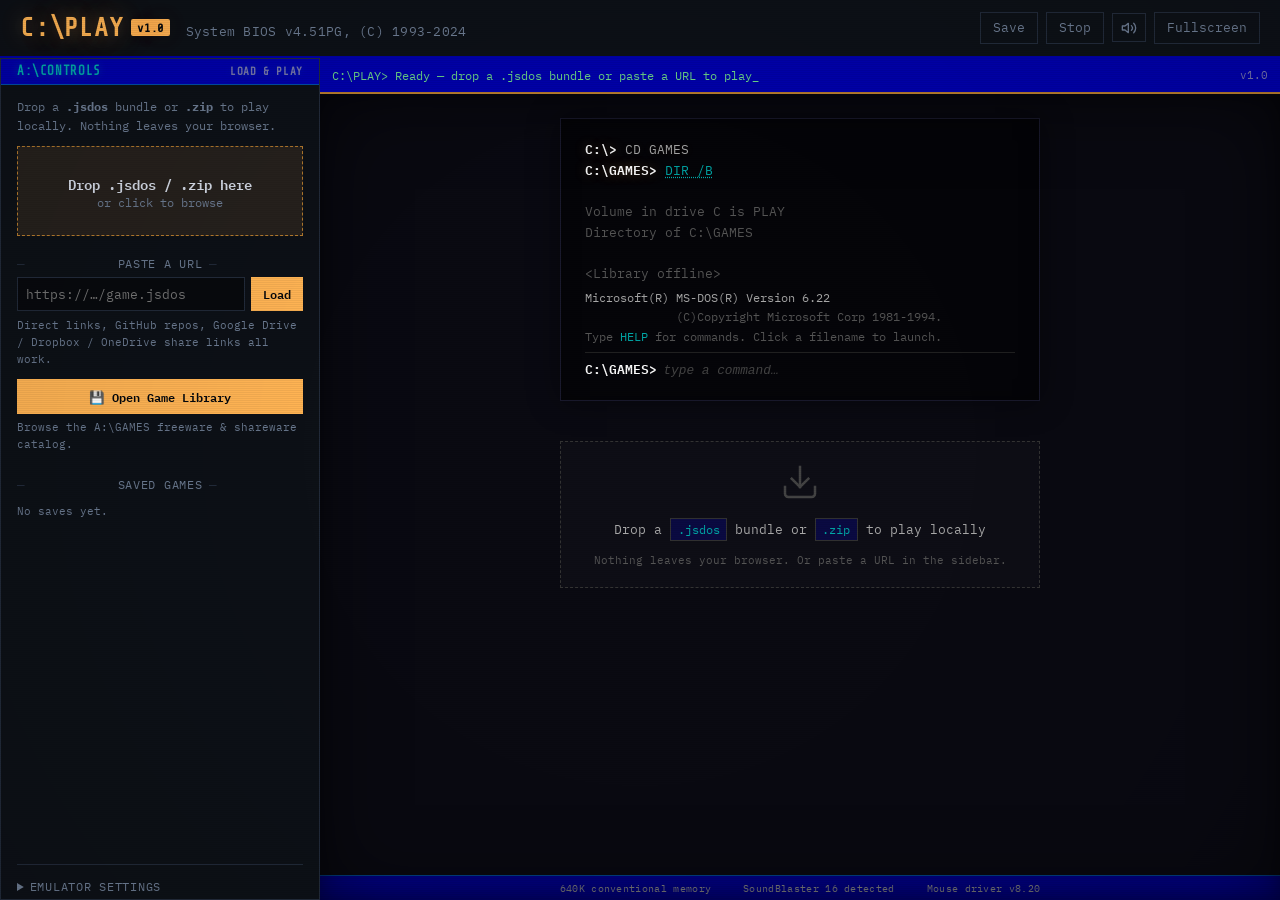
==== commit 88d78555: "Improve SEO: OG image, semantic headings, WebSite schema, search URL params - Add assets/og-preview." ====
--- a/index.html
+++ b/index.html
@@ -15,7 +15,6 @@
   <meta name="keywords" content="DOS games, play DOS games online, DOS emulator, browser DOS, retro games, classic PC games, free DOS games, js-dos, online DOS player, freeware DOS games, shareware games" />
   <meta name="author" content="C:\PLAY" />
   <meta name="robots" content="index, follow, max-snippet:-1, max-image-preview:large, max-video-preview:-1" />
-  <meta name="google-site-verification" content="YOUR_CODE" />
   <link rel="canonical" href="https://playdosgames.xyz/" />
   <meta name="theme-color" content="#1a1a2e" />
   <meta name="mobile-web-app-capable" content="yes" />
@@ -23,10 +22,13 @@
   <meta name="apple-mobile-web-app-status-bar-style" content="black-translucent" />
   <meta name="apple-mobile-web-app-title" content="C:\PLAY" />
   <meta property="og:type" content="website" />
+  <meta property="og:locale" content="en_US" />
   <meta property="og:title" content="C:\PLAY — Play DOS Games in Your Browser" />
   <meta property="og:description" content="Free online DOS emulator. Play classic DOS games instantly — no download, no install. Drag-and-drop your own games or browse the curated freeware library." />
   <meta property="og:url" content="https://playdosgames.xyz/" />
   <meta property="og:image" content="https://playdosgames.xyz/assets/og-preview.png" />
+  <meta property="og:image:width" content="1200" />
+  <meta property="og:image:height" content="630" />
   <meta property="og:site_name" content="C:\PLAY" />
   <meta name="twitter:card" content="summary_large_image" />
   <meta name="twitter:title" content="C:\PLAY — Play DOS Games in Your Browser" />
@@ -87,8 +89,41 @@
           "@type": "Answer",
           "text": "Yes! Click the Save button while a game is running to save your progress. Your saves are stored locally in your browser and you can load them anytime."
         }
+      },
+      {
+        "@type": "Question",
+        "name": "What DOS games can I play on C:\\PLAY?",
+        "acceptedAnswer": {
+          "@type": "Answer",
+          "text": "C:\\PLAY works with any game packaged as a .jsdos or .zip bundle. You can also browse the built-in A:\\GAMES freeware library, which includes hundreds of classic titles — action, strategy, adventure, puzzle, and more — that are legally free to play."
+        }
+      },
+      {
+        "@type": "Question",
+        "name": "Does C:\\PLAY work on mobile devices?",
+        "acceptedAnswer": {
+          "@type": "Answer",
+          "text": "Yes. C:\\PLAY runs in any modern browser, including mobile browsers on iOS and Android. For the best experience on phones and tablets, use fullscreen mode and a Bluetooth keyboard or gamepad."
+        }
       }
     ]
+  }
+  </script>
+  <script type="application/ld+json">
+  {
+    "@context": "https://schema.org",
+    "@type": "WebSite",
+    "name": "C:\\PLAY",
+    "url": "https://playdosgames.xyz/",
+    "description": "Free browser-based DOS game emulator. Play classic DOS games instantly — no download or install required.",
+    "potentialAction": {
+      "@type": "SearchAction",
+      "target": {
+        "@type": "EntryPoint",
+        "urlTemplate": "https://playdosgames.xyz/library/?q={search_term_string}"
+      },
+      "query-input": "required name=search_term_string"
+    }
   }
   </script>
   <link rel="icon" href="data:image/svg+xml,<svg xmlns='http://www.w3.org/2000/svg' viewBox='0 0 100 100'><text y='.9em' font-size='90'>&#x1F579;</text></svg>" />
@@ -102,7 +137,7 @@
   <div class="scanlines" aria-hidden="true"></div>
   <header class="top-bar">
     <div class="brand-wrap">
-      <p class="brand">C:\PLAY <span>v1.0</span></p>
+      <h1 class="brand">C:\PLAY <span>v1.0</span></h1>
       <p class="tagline">System BIOS v4.51PG, (C) 1993-2024</p>
     </div>
     <div class="top-bar-actions">
@@ -117,8 +152,8 @@
   </header>
 
   <main class="layout">
-    <section class="panel controls-panel">
-      <div class="controls-hdr"><span>A:\CONTROLS</span><span class="controls-hdr-sub">LOAD &amp; PLAY</span></div>
+    <section class="panel controls-panel" aria-label="Load and play a DOS game">
+      <div class="controls-hdr"><h2 class="controls-hdr-title">A:\CONTROLS</h2><span class="controls-hdr-sub">LOAD &amp; PLAY</span></div>
       <div class="controls-body">
         <p class="subtle">Drop a <strong>.jsdos</strong> bundle or <strong>.zip</strong> to play locally. Nothing leaves your browser.</p>
         <label class="dropzone" id="dropzone">
@@ -155,7 +190,8 @@
       </div>
     </section>
 
-    <section class="panel player-panel">
+    <section class="panel player-panel" aria-label="DOS game player">
+      <h2 class="sr-only">DOS Game Player — Run Classic DOS Games Free in Your Browser</h2>
       <div class="player-topline">
         <p id="statusText">Ready &mdash; load a bundle or try a demo</p>
         <span class="player-topline-ver">v1.0</span>
--- a/styles.css
+++ b/styles.css
@@ -60,6 +60,8 @@
   background: var(--bg);
   min-height: 100vh;
   overflow-x: hidden;
+  display: flex;
+  flex-direction: column;
 }
 
 /* ── CRT scanlines ────────────────────────────────────────────────────────────── */
@@ -96,8 +98,11 @@
   padding: 0.75rem 1.25rem;
   border-bottom: 2px solid var(--dos-blue);
   background: var(--panel);
-}
-
+  flex-shrink: 0;
+}
+
+.sr-only { position: absolute; width: 1px; height: 1px; padding: 0; margin: -1px; overflow: hidden; clip: rect(0,0,0,0); white-space: nowrap; border: 0; }
+.controls-hdr-title { margin: 0; font-size: inherit; font-weight: inherit; color: inherit; letter-spacing: inherit; }
 .brand-wrap { display: flex; align-items: baseline; gap: 1rem; }
 .brand {
   font-family: var(--font-display);
@@ -156,7 +161,7 @@
 .sound-toggle-fullscreen.muted .sound-off-icon { display: block; }
 .sound-toggle-fullscreen.muted { color: var(--err); border-color: rgba(255,107,107,0.3); }
 
-.layout { display: grid; gap: 0; grid-template-columns: 320px 1fr; height: calc(100vh - 52px); }
+.layout { display: grid; gap: 0; grid-template-columns: 320px 1fr; flex: 1; min-height: 0; }
 .panel { background: var(--panel); border: 1px solid var(--panel-border); }
 
 /* ── Controls panel ────────────────────────────────────────────────────────────── */
@@ -210,23 +215,23 @@
 #statusText.error { color: var(--err); }
 #statusText.ok { color: var(--ok); }
 
-#playerShell { overflow: hidden; background: #0a0a0a; position: relative; display: grid; place-items: center; transition: box-shadow 0.2s ease; }
+#playerShell { overflow: hidden; background: #0a0a0a; position: relative; display: block; transition: box-shadow 0.2s ease; }
 #playerShell.player-dragging { box-shadow: inset 0 0 60px rgba(255,180,84,0.15), inset 0 0 120px rgba(255,180,84,0.05); }
 #playerShell.player-dragging .dos-dropzone-area { border-color: var(--accent); background: rgba(255,180,84,0.08); }
 #playerShell.player-dragging .dos-drop-icon { color: var(--accent); transform: translateY(3px); }
-#dos-player { width: 100%; height: 100%; display: flex !important; align-items: center; justify-content: center; cursor: none; }
-#dos-player canvas { cursor: none; }
-#dos-player div { width: 100%; height: 100%; }
+#dos-player { position: absolute; inset: 0; display: flex !important; align-items: center; justify-content: center; cursor: none; }
+#dos-player canvas { cursor: none; max-width: 100%; max-height: 100%; }
+#dos-player > div { width: 100%; height: 100%; }
 
 /* ── Boot screen ───────────────────────────────────────────────────────────────── */
-.empty-state { display: flex; flex-direction: column; align-items: center; justify-content: center; width: 100%; height: 100%; padding: 0; user-select: none; }
+.empty-state { position: absolute; inset: 0; display: flex; flex-direction: column; align-items: center; justify-content: center; padding: 0; user-select: none; }
 .dos-boot-screen { display: flex; flex-direction: column; width: 100%; height: 100%; background: #0a0a12; font-family: var(--font-mono); }
 
 .dos-header { display: flex; justify-content: space-between; align-items: center; background: var(--dos-blue); color: var(--dos-cyan); padding: 0.35rem 1rem; font-size: 0.78rem; font-weight: 600; letter-spacing: 0.05em; border-bottom: 1px solid #0050a8; flex-shrink: 0; }
 .dos-header-title { text-shadow: 0 0 10px rgba(0,168,168,0.4); }
 .dos-header-ver { font-size: 0.68rem; color: var(--dos-grey); opacity: 0.7; }
 
-.dos-body { flex: 1; display: flex; flex-direction: column; justify-content: center; align-items: center; gap: 1.25rem; padding: 1.5rem 2rem; min-height: 0; overflow-y: auto; }
+.dos-body { flex: 1; display: flex; flex-direction: column; justify-content: flex-start; align-items: center; gap: 1.25rem; padding: 1.5rem 2rem; min-height: 0; overflow-y: auto; }
 .dos-terminal { width: 100%; max-width: 480px; padding: 1.25rem 1.5rem; border: 1px solid #1a1a2e; background: rgba(0,0,0,0.5); box-shadow: 0 0 30px rgba(0,0,0,0.4), inset 0 0 20px rgba(0,0,0,0.3); }
 
 .dos-line { margin: 0; font-size: 0.8rem; line-height: 1.6; color: var(--dos-grey); font-family: var(--font-mono); text-shadow: 0 0 8px var(--accent-soft); }
@@ -284,7 +289,7 @@
 
 /* ── Fullscreen ─────────────────────────────────────────────────────────────────── */
 #playerShell:fullscreen { background: #000; }
-#playerShell:fullscreen #dos-player { width: 100vw; height: 100vh; object-fit: contain; }
+#playerShell:fullscreen #dos-player { inset: 0; }
 #playerShell:fullscreen .loading-overlay { border-radius: 0; }
 
 /* ── Saves ──────────────────────────────────────────────────────────────────────── */
@@ -321,7 +326,7 @@
 
 /* ── Responsive ────────────────────────────────────────────────────────────────── */
 @media (max-width: 860px) {
-  .layout { grid-template-columns: 1fr; grid-template-rows: 1fr auto; height: calc(100vh - 52px); }
+  .layout { grid-template-columns: 1fr; grid-template-rows: 1fr auto; }
   .player-panel { order: 1; min-height: 50vh; }
   .controls-panel { order: 2; border-right: none; border-top: 1px solid var(--panel-border); max-height: 45vh; }
   .controls-body { max-height: calc(45vh - 32px); overflow-y: auto; }
@@ -329,7 +334,7 @@
   .brand { font-size: 1.2rem; }
   .tagline { font-size: 0.7rem; }
   .settings-grid { grid-template-columns: 1fr 1fr; }
-  .dos-body { gap: 0.75rem; padding: 0.75rem 1rem; }
+  .dos-body { gap: 0.75rem; padding: 0.75rem 1rem; justify-content: flex-start; overflow-y: auto; }
   .dos-terminal { padding: 0.75rem 1rem; }
   .dos-footer { gap: 1rem; font-size: 0.6rem; flex-wrap: wrap; justify-content: center; }
   .featured-game-cards { grid-template-columns: repeat(3,1fr); }
@@ -499,3 +504,42 @@
   animation: none !important;
 }
 .dit-input-line--embedded .dit-input::placeholder { color: #444; font-style: italic; }
+
+/* ── Portrait orientation hint ──────────────────────────────────────────────── */
+.portrait-hint {
+  position: absolute;
+  inset: 0;
+  z-index: 25;
+  display: flex;
+  align-items: center;
+  justify-content: center;
+  background: rgba(0,0,0,0.72);
+  animation: fadeIn 0.2s ease;
+}
+.portrait-hint-box {
+  display: flex;
+  flex-direction: column;
+  align-items: center;
+  gap: 0.6rem;
+  text-align: center;
+  padding: 1.5rem 2rem;
+  border: 1px solid var(--panel-border);
+  background: var(--panel);
+  max-width: 220px;
+}
+.portrait-hint-icon {
+  margin: 0;
+  font-size: 2rem;
+  color: var(--accent);
+  animation: rotate-hint 1.8s ease-in-out infinite;
+}
+.portrait-hint-box p {
+  margin: 0;
+  font-size: 0.8rem;
+  color: var(--text);
+  line-height: 1.5;
+}
+@keyframes rotate-hint {
+  0%, 100% { transform: rotate(0deg); }
+  50% { transform: rotate(-90deg); }
+}
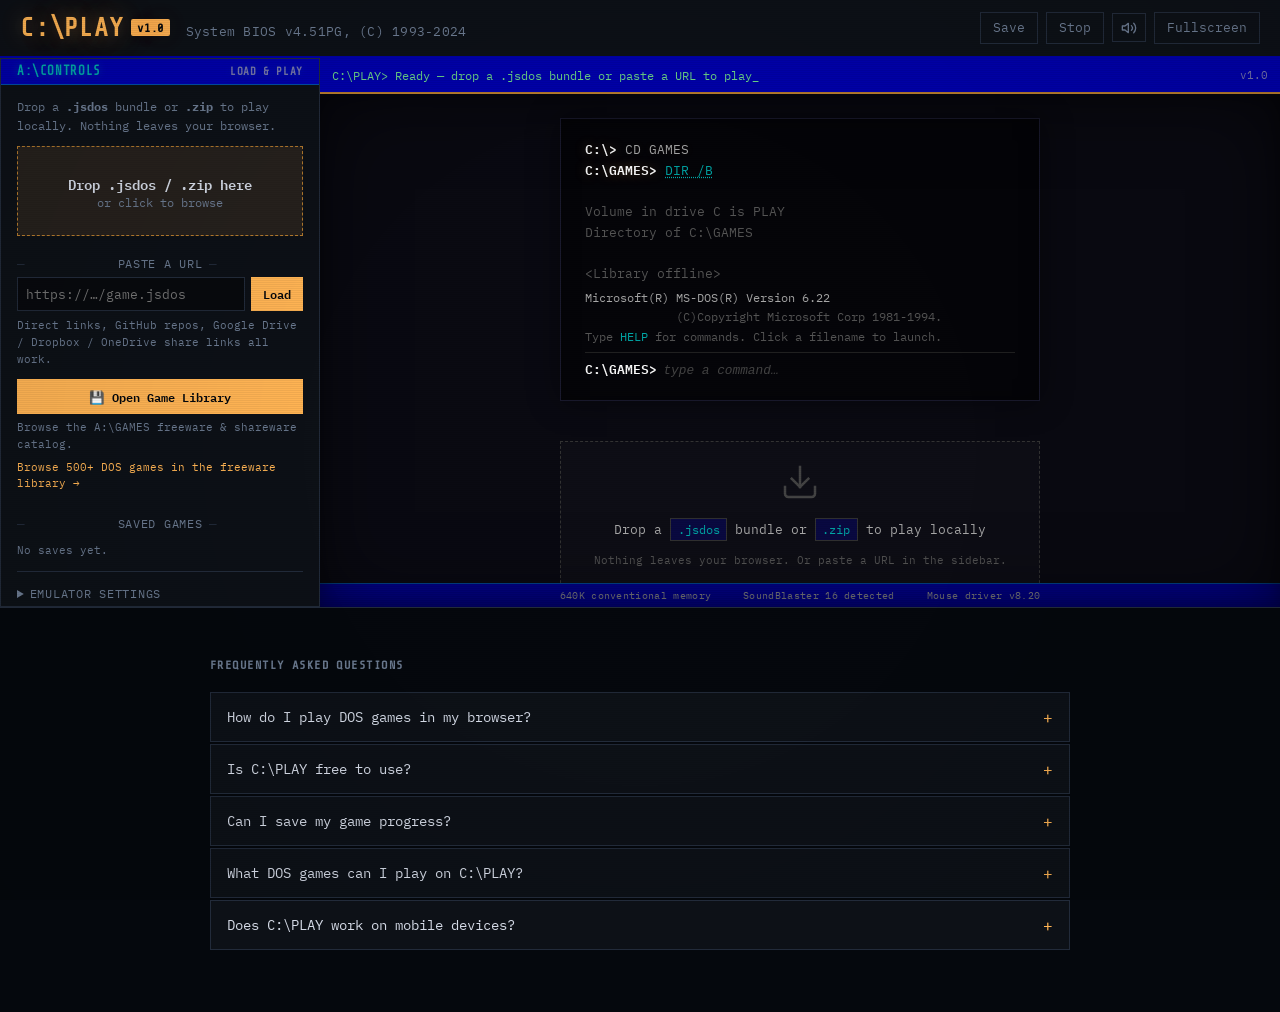
==== commit 5aad139a: "Improve SEO: static game pages, FAQ section, schemas, manifest, llms.txt - Add scripts/build-game-pa" ====
--- a/index.html
+++ b/index.html
@@ -29,11 +29,13 @@
   <meta property="og:image" content="https://playdosgames.xyz/assets/og-preview.png" />
   <meta property="og:image:width" content="1200" />
   <meta property="og:image:height" content="630" />
+  <meta property="og:image:alt" content="C:\PLAY — free browser-based DOS game emulator" />
   <meta property="og:site_name" content="C:\PLAY" />
   <meta name="twitter:card" content="summary_large_image" />
   <meta name="twitter:title" content="C:\PLAY — Play DOS Games in Your Browser" />
   <meta name="twitter:description" content="Free online DOS emulator. Play classic DOS games instantly in your browser." />
   <meta name="twitter:image" content="https://playdosgames.xyz/assets/og-preview.png" />
+  <meta name="twitter:image:alt" content="C:\PLAY — free browser-based DOS game emulator" />
   <script type="application/ld+json">
   {
     "@context": "https://schema.org",
@@ -126,14 +128,84 @@
     }
   }
   </script>
+  <script type="application/ld+json">
+  {
+    "@context": "https://schema.org",
+    "@type": "Organization",
+    "name": "C:\\PLAY",
+    "url": "https://playdosgames.xyz/",
+    "logo": "https://playdosgames.xyz/assets/og-preview.png",
+    "description": "Free browser-based DOS game emulator. Play hundreds of classic DOS games online — no download required."
+  }
+  </script>
+  <script type="application/ld+json">
+  {
+    "@context": "https://schema.org",
+    "@type": "ItemList",
+    "name": "Popular DOS Games — Play Free in Browser",
+    "description": "Classic DOS games playable free in your browser via C:\\PLAY",
+    "url": "https://playdosgames.xyz/library/",
+    "itemListElement": [
+      {
+        "@type": "ListItem",
+        "position": 1,
+        "item": {
+          "@type": "VideoGame",
+          "name": "DOOM Shareware",
+          "description": "The legendary first-person shooter from id Software. Play the shareware episode free in your browser.",
+          "genre": "Action",
+          "gamePlatform": "DOS",
+          "image": "https://playdosgames.xyz/assets/doom.png",
+          "offers": { "@type": "Offer", "price": "0", "priceCurrency": "USD" }
+        }
+      },
+      {
+        "@type": "ListItem",
+        "position": 2,
+        "item": {
+          "@type": "VideoGame",
+          "name": "Digger Remastered",
+          "description": "Classic arcade-style dig-and-collect DOS game, free in your browser.",
+          "genre": "Arcade",
+          "gamePlatform": "DOS",
+          "image": "https://playdosgames.xyz/assets/digger.png",
+          "offers": { "@type": "Offer", "price": "0", "priceCurrency": "USD" }
+        }
+      },
+      {
+        "@type": "ListItem",
+        "position": 3,
+        "item": {
+          "@type": "VideoGame",
+          "name": "3D Pinball Space Cadet",
+          "description": "The iconic 3D pinball game from the Windows era, now playable free in your browser.",
+          "genre": "Arcade",
+          "gamePlatform": "DOS",
+          "image": "https://playdosgames.xyz/assets/pinball.png",
+          "offers": { "@type": "Offer", "price": "0", "priceCurrency": "USD" }
+        }
+      }
+    ]
+  }
+  </script>
   <link rel="icon" href="data:image/svg+xml,<svg xmlns='http://www.w3.org/2000/svg' viewBox='0 0 100 100'><text y='.9em' font-size='90'>&#x1F579;</text></svg>" />
+  <link rel="manifest" href="/manifest.json" />
   <link rel="preconnect" href="https://v8.js-dos.com" />
   <link rel="preconnect" href="https://fonts.googleapis.com" />
   <link rel="preconnect" href="https://fonts.gstatic.com" crossorigin />
+  <link rel="preload" href="./styles.css" as="style" />
   <link rel="stylesheet" href="https://v8.js-dos.com/latest/js-dos.css" />
   <link rel="stylesheet" href="./styles.css" />
 </head>
 <body>
+  <noscript>
+    <div style="background:#05080d;color:#d4dae6;font-family:'Courier New',monospace;padding:40px 24px;max-width:720px;margin:0 auto">
+      <h1 style="color:#ffb454;margin-bottom:16px">C:\PLAY — Free DOS Games in Your Browser</h1>
+      <p style="margin-bottom:12px">JavaScript is required to run the DOS emulator. Please enable JavaScript in your browser to play games.</p>
+      <p style="margin-bottom:24px">C:\PLAY lets you play hundreds of classic DOS games — Action, Strategy, Adventure, Puzzle, and more — all free, with no download or account required.</p>
+      <p><a href="/library/" style="color:#ffb454">→ Browse the A:\GAMES freeware library</a></p>
+    </div>
+  </noscript>
   <div class="scanlines" aria-hidden="true"></div>
   <header class="top-bar">
     <div class="brand-wrap">
@@ -172,6 +244,7 @@
         <div class="library-section">
           <button id="openLibraryBtn" class="action-btn" type="button" style="width:100%">&#x1F4BE; Open Game Library</button>
           <p class="small-note">Browse the A:\GAMES freeware &amp; shareware catalog.</p>
+          <p class="small-note"><a href="/library/" class="text-link">Browse 500+ DOS games in the freeware library →</a></p>
         </div>
         <div class="saves-section">
           <p class="section-title">Saved Games</p>
@@ -261,6 +334,35 @@
     </section>
   </main>
 
+  <!-- FAQ Section -->
+  <section class="faq-section" aria-labelledby="faq-heading">
+    <div class="faq-inner">
+      <h2 id="faq-heading" class="faq-title">Frequently Asked Questions</h2>
+      <dl class="faq-list">
+        <div class="faq-item">
+          <dt><button class="faq-q" aria-expanded="false" aria-controls="faq-a1">How do I play DOS games in my browser?</button></dt>
+          <dd id="faq-a1" class="faq-a" hidden>Drag and drop a <strong>.jsdos</strong> or <strong>.zip</strong> game bundle onto the C:\PLAY player, or paste a direct URL to a game file. No download or installation is required — games run entirely in your browser.</dd>
+        </div>
+        <div class="faq-item">
+          <dt><button class="faq-q" aria-expanded="false" aria-controls="faq-a2">Is C:\PLAY free to use?</button></dt>
+          <dd id="faq-a2" class="faq-a" hidden>Yes, C:\PLAY is completely free. It runs DOS games directly in your browser using the js-dos emulator. No account or payment required.</dd>
+        </div>
+        <div class="faq-item">
+          <dt><button class="faq-q" aria-expanded="false" aria-controls="faq-a3">Can I save my game progress?</button></dt>
+          <dd id="faq-a3" class="faq-a" hidden>Yes — click the <strong>Save</strong> button while a game is running to save your progress. Saves are stored locally in your browser and can be loaded anytime.</dd>
+        </div>
+        <div class="faq-item">
+          <dt><button class="faq-q" aria-expanded="false" aria-controls="faq-a4">What DOS games can I play on C:\PLAY?</button></dt>
+          <dd id="faq-a4" class="faq-a" hidden>C:\PLAY works with any game packaged as a .jsdos or .zip bundle. You can also <a href="/library/" class="text-link">browse the A:\GAMES freeware library</a>, which includes hundreds of classic titles — action, strategy, adventure, puzzle, and more — that are legally free to play.</dd>
+        </div>
+        <div class="faq-item">
+          <dt><button class="faq-q" aria-expanded="false" aria-controls="faq-a5">Does C:\PLAY work on mobile devices?</button></dt>
+          <dd id="faq-a5" class="faq-a" hidden>Yes. C:\PLAY runs in any modern browser, including mobile browsers on iOS and Android. For the best experience on phones and tablets, use fullscreen mode and a Bluetooth keyboard or gamepad.</dd>
+        </div>
+      </dl>
+    </div>
+  </section>
+
   <!-- Library Modal -->
   <div id="libraryModal" class="library-modal" hidden>
     <div class="library-modal-bar">
@@ -282,5 +384,15 @@
 
   <script src="https://v8.js-dos.com/latest/js-dos.js"></script>
   <script type="module" src="./app.js"></script>
+  <script>
+    document.querySelectorAll('.faq-q').forEach(btn => {
+      btn.addEventListener('click', () => {
+        const expanded = btn.getAttribute('aria-expanded') === 'true';
+        btn.setAttribute('aria-expanded', String(!expanded));
+        const answer = document.getElementById(btn.getAttribute('aria-controls'));
+        if (answer) answer.hidden = expanded;
+      });
+    });
+  </script>
 </body>
 </html>
--- a/styles.css
+++ b/styles.css
@@ -543,3 +543,74 @@
   0%, 100% { transform: rotate(0deg); }
   50% { transform: rotate(-90deg); }
 }
+
+/* ── FAQ Section ──────────────────────────────────────────────────────────── */
+.faq-section {
+  border-top: 1px solid var(--panel-border);
+  padding: 40px 24px 48px;
+}
+.faq-inner {
+  max-width: 860px;
+  margin: 0 auto;
+}
+.faq-title {
+  font-family: var(--font-display);
+  font-size: 0.75rem;
+  letter-spacing: 0.12em;
+  color: var(--muted);
+  text-transform: uppercase;
+  margin-bottom: 20px;
+}
+.faq-list {
+  display: flex;
+  flex-direction: column;
+  gap: 2px;
+}
+.faq-item {
+  border: 1px solid var(--panel-border);
+  background: var(--panel);
+}
+.faq-q {
+  width: 100%;
+  background: none;
+  border: none;
+  padding: 14px 16px;
+  text-align: left;
+  color: var(--text);
+  font-family: var(--font-mono);
+  font-size: 0.85rem;
+  cursor: pointer;
+  display: flex;
+  justify-content: space-between;
+  align-items: center;
+  gap: 12px;
+}
+.faq-q::after {
+  content: '+';
+  flex-shrink: 0;
+  color: var(--accent);
+  font-size: 1rem;
+  transition: transform var(--transition);
+}
+.faq-q[aria-expanded="true"]::after {
+  content: '−';
+}
+.faq-q:hover {
+  color: var(--accent);
+}
+.faq-a {
+  padding: 0 16px 14px;
+  color: var(--muted);
+  font-size: 0.83rem;
+  line-height: 1.75;
+}
+.faq-a strong { color: var(--text); }
+
+/* ── Inline text link ─────────────────────────────────────────────────────── */
+.text-link {
+  color: var(--accent);
+  text-decoration: none;
+}
+.text-link:hover {
+  text-decoration: underline;
+}
--- a/styles.css
+++ b/styles.css
@@ -543,3 +543,74 @@
   0%, 100% { transform: rotate(0deg); }
   50% { transform: rotate(-90deg); }
 }
+
+/* ── FAQ Section ──────────────────────────────────────────────────────────── */
+.faq-section {
+  border-top: 1px solid var(--panel-border);
+  padding: 40px 24px 48px;
+}
+.faq-inner {
+  max-width: 860px;
+  margin: 0 auto;
+}
+.faq-title {
+  font-family: var(--font-display);
+  font-size: 0.75rem;
+  letter-spacing: 0.12em;
+  color: var(--muted);
+  text-transform: uppercase;
+  margin-bottom: 20px;
+}
+.faq-list {
+  display: flex;
+  flex-direction: column;
+  gap: 2px;
+}
+.faq-item {
+  border: 1px solid var(--panel-border);
+  background: var(--panel);
+}
+.faq-q {
+  width: 100%;
+  background: none;
+  border: none;
+  padding: 14px 16px;
+  text-align: left;
+  color: var(--text);
+  font-family: var(--font-mono);
+  font-size: 0.85rem;
+  cursor: pointer;
+  display: flex;
+  justify-content: space-between;
+  align-items: center;
+  gap: 12px;
+}
+.faq-q::after {
+  content: '+';
+  flex-shrink: 0;
+  color: var(--accent);
+  font-size: 1rem;
+  transition: transform var(--transition);
+}
+.faq-q[aria-expanded="true"]::after {
+  content: '−';
+}
+.faq-q:hover {
+  color: var(--accent);
+}
+.faq-a {
+  padding: 0 16px 14px;
+  color: var(--muted);
+  font-size: 0.83rem;
+  line-height: 1.75;
+}
+.faq-a strong { color: var(--text); }
+
+/* ── Inline text link ─────────────────────────────────────────────────────── */
+.text-link {
+  color: var(--accent);
+  text-decoration: none;
+}
+.text-link:hover {
+  text-decoration: underline;
+}
